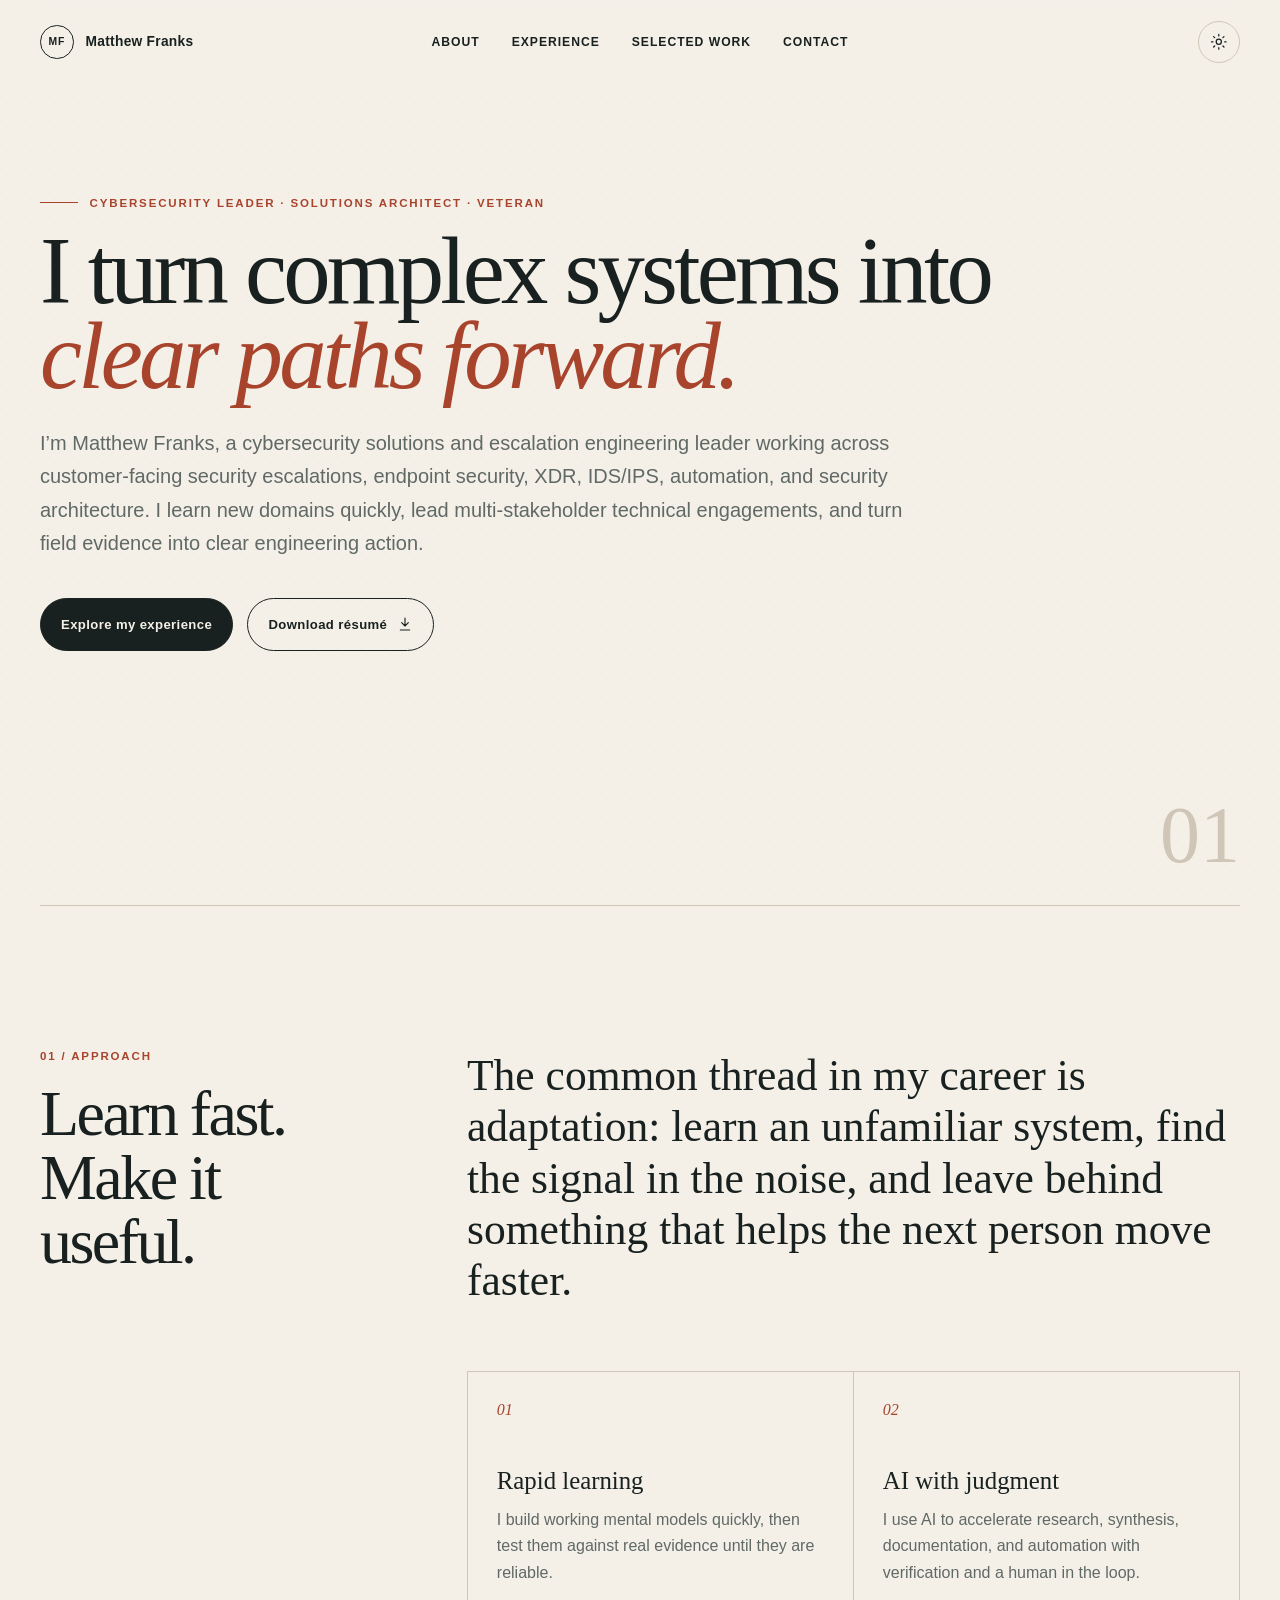
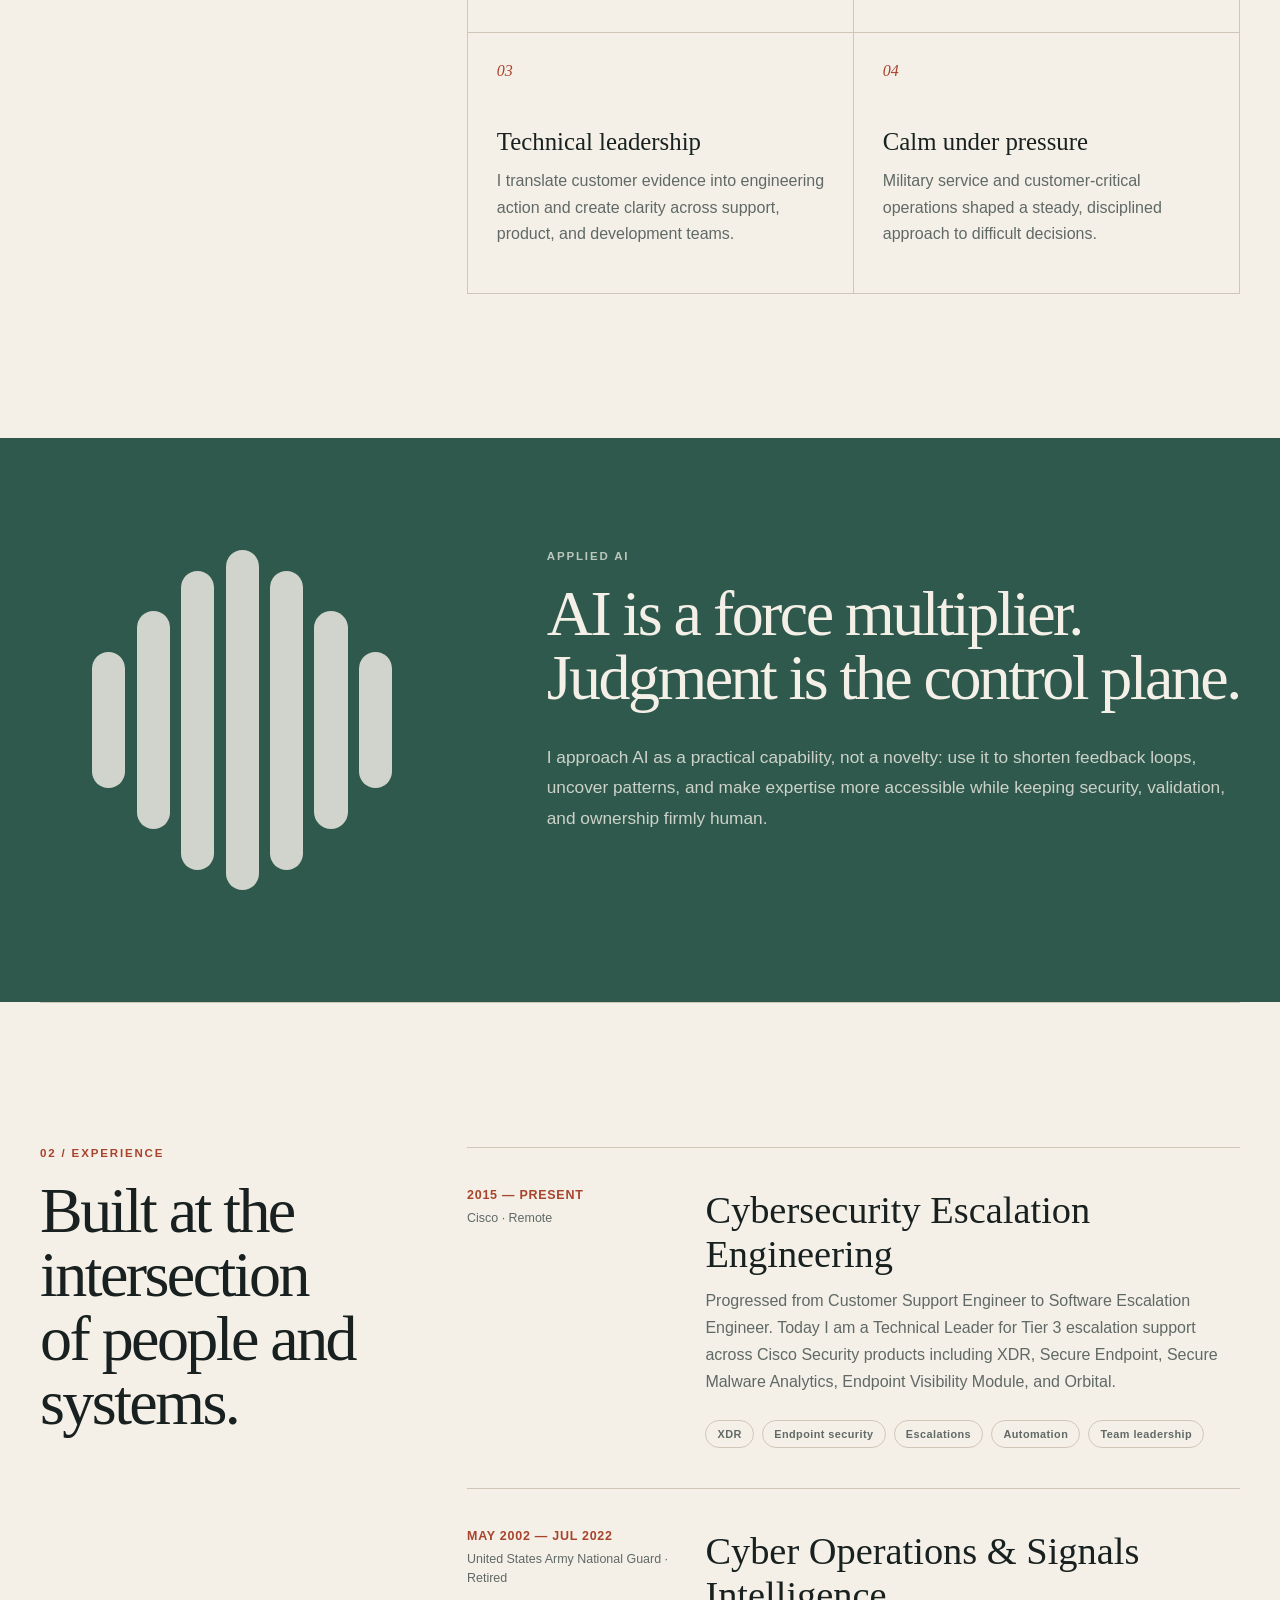
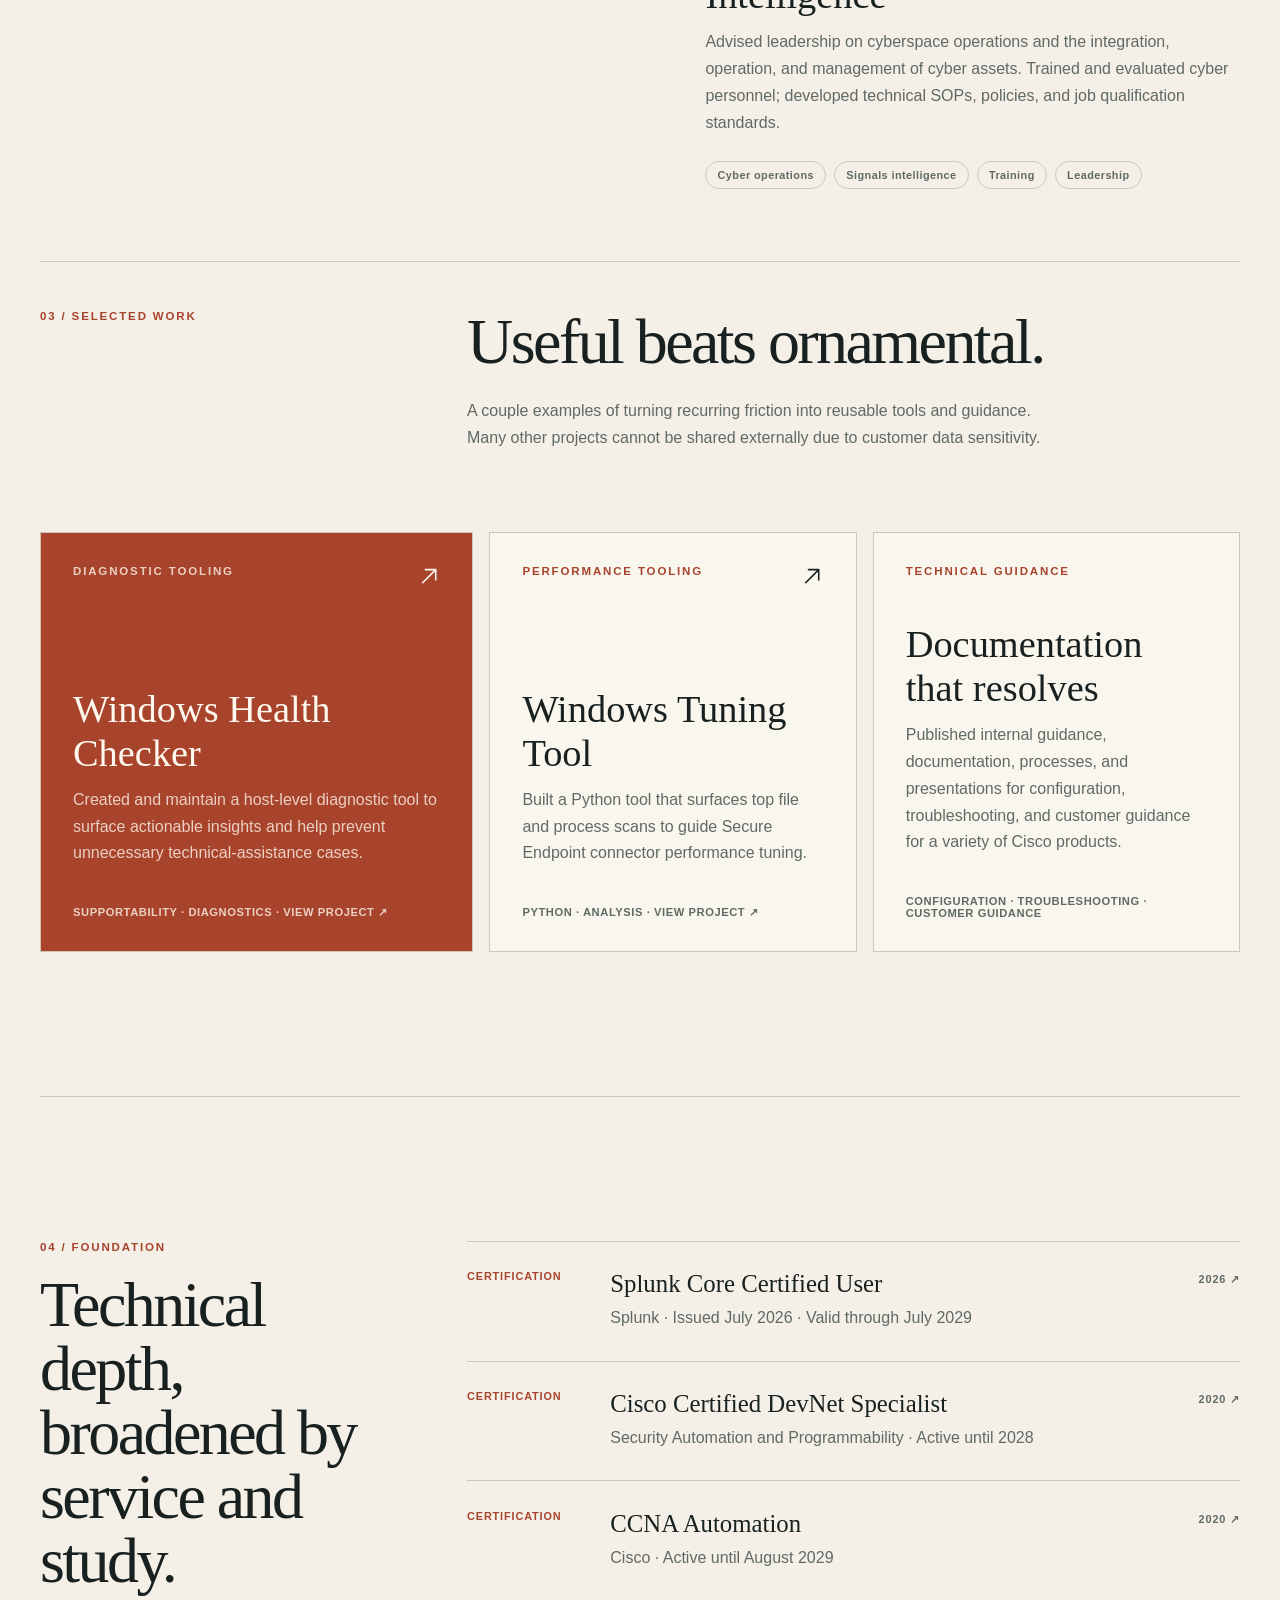
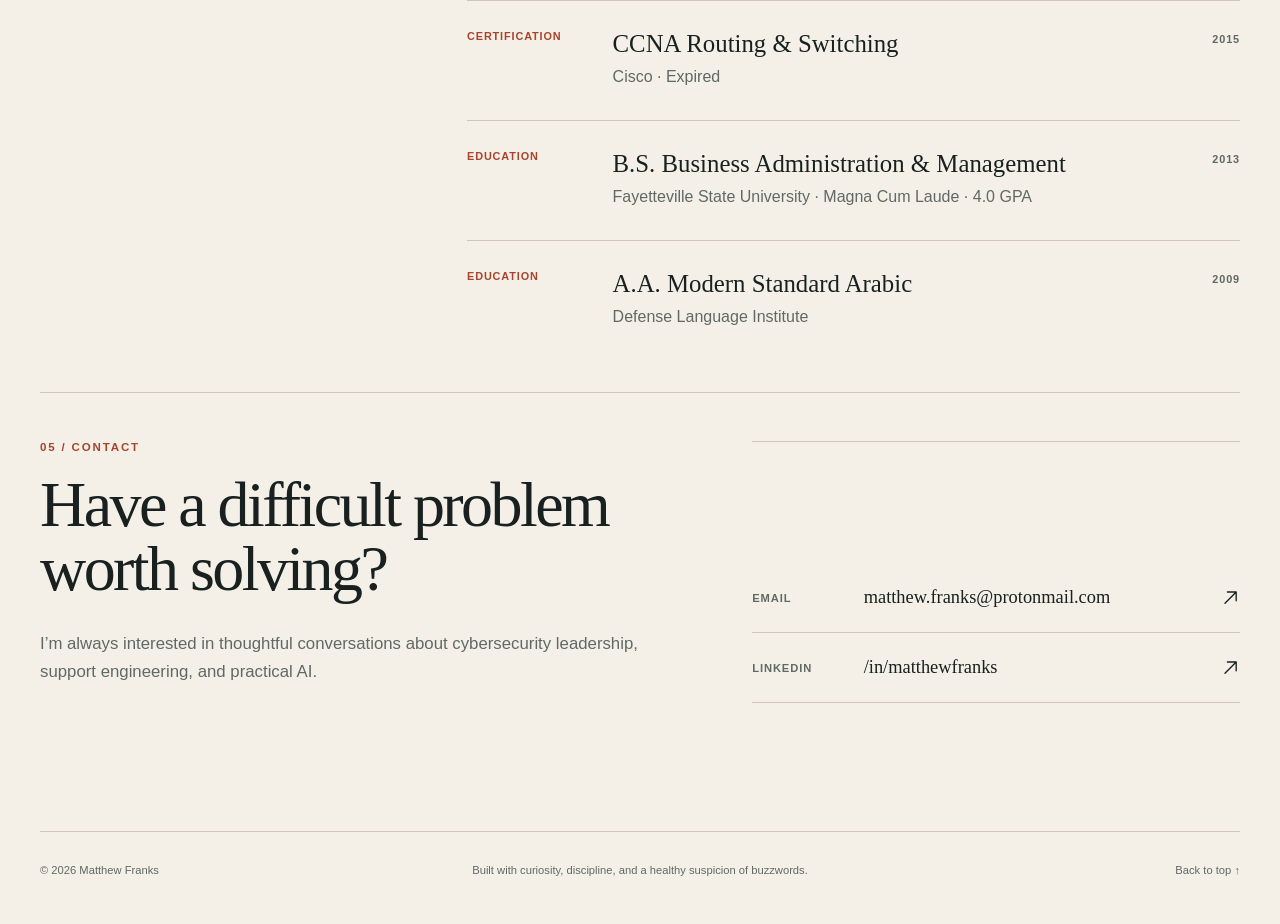
==== index.html @ 69ac25e7 "Create personal resume website" ====
<!doctype html>
<html lang="en" data-theme="light">
  <head>
    <meta charset="utf-8" />
    <meta name="viewport" content="width=device-width, initial-scale=1" />
    <meta
      name="description"
      content="Matthew Franks is a cybersecurity solutions and escalation engineering leader, practical AI adopter, builder, and retired Army National Guard veteran."
    />
    <meta name="theme-color" content="#f4f0e8" />
    <meta property="og:title" content="Matthew Franks | Cybersecurity Engineering Leader" />
    <meta
      property="og:description"
      content="Cybersecurity leadership, practical AI, technical problem-solving, and service."
    />
    <meta property="og:type" content="website" />
    <meta property="og:url" content="https://matthew-franks.com/" />
    <link rel="canonical" href="https://matthew-franks.com/" />
    <link rel="icon" href="assets/favicon.svg" type="image/svg+xml" />
    <link rel="stylesheet" href="styles.css" />
    <script src="app.js" defer></script>
    <script type="application/ld+json">
      {
        "@context": "https://schema.org",
        "@type": "Person",
        "name": "Matthew Franks",
        "url": "https://matthew-franks.com/",
        "jobTitle": "Cybersecurity Solutions and Escalation Engineering Leader",
        "email": "mailto:matthew.franks@protonmail.com",
        "address": {
          "@type": "PostalAddress",
          "addressLocality": "Clayton",
          "addressRegion": "NC",
          "addressCountry": "US"
        },
        "sameAs": ["https://www.linkedin.com/in/matthewfranks"]
      }
    </script>
    <title>Matthew Franks | Cybersecurity Engineering Leader</title>
  </head>
  <body>
    <a class="skip-link" href="#main">Skip to content</a>
    <header class="site-header" data-header>
      <a class="brand" href="#top" aria-label="Matthew Franks, home">
        <span class="brand-mark" aria-hidden="true">MF</span>
        <span class="brand-name">Matthew Franks</span>
      </a>

      <nav class="desktop-nav" aria-label="Primary navigation">
        <a href="#about">About</a>
        <a href="#experience">Experience</a>
        <a href="#work">Selected work</a>
        <a href="#contact">Contact</a>
      </nav>

      <div class="header-actions">
        <button class="icon-button" type="button" data-theme-toggle aria-label="Switch to dark theme">
          <svg class="sun-icon" viewBox="0 0 24 24" aria-hidden="true">
            <circle cx="12" cy="12" r="3.5"></circle>
            <path d="M12 2v2M12 20v2M4.93 4.93l1.42 1.42M17.65 17.65l1.42 1.42M2 12h2M20 12h2M4.93 19.07l1.42-1.42M17.65 6.35l1.42-1.42"></path>
          </svg>
          <svg class="moon-icon" viewBox="0 0 24 24" aria-hidden="true">
            <path d="M20.5 15.7A8.5 8.5 0 0 1 8.3 3.5a8.5 8.5 0 1 0 12.2 12.2Z"></path>
          </svg>
        </button>
        <button class="menu-button" type="button" data-menu-toggle aria-expanded="false" aria-controls="mobile-nav">
          <span></span><span></span>
          <span class="sr-only">Open menu</span>
        </button>
      </div>

      <nav class="mobile-nav" id="mobile-nav" data-mobile-nav aria-label="Mobile navigation">
        <a href="#about">About</a>
        <a href="#experience">Experience</a>
        <a href="#work">Selected work</a>
        <a href="#contact">Contact</a>
      </nav>
    </header>

    <main id="main">
      <section class="hero" id="top" aria-labelledby="hero-title">
        <div class="hero-copy reveal">
          <p class="eyebrow"><span></span> Cybersecurity leader · solutions architect · veteran</p>
          <h1 id="hero-title">I turn complex systems into <em>clear paths forward.</em></h1>
          <p class="hero-intro">
            I’m Matthew Franks, a cybersecurity solutions and escalation engineering leader working across
            customer-facing security escalations, endpoint security, XDR, IDS/IPS, automation, and security
            architecture. I learn new domains quickly, lead multi-stakeholder technical engagements, and turn field
            evidence into clear engineering action.
          </p>
          <div class="hero-actions">
            <a class="button button-primary" href="#experience">Explore my experience</a>
            <a class="button button-secondary" href="assets/Matthew-Franks-Resume.pdf" download>
              Download résumé
              <svg viewBox="0 0 24 24" aria-hidden="true"><path d="M12 3v12m0 0 5-5m-5 5-5-5M5 21h14"></path></svg>
            </a>
          </div>
        </div>

        <div class="hero-index" aria-hidden="true">01</div>
      </section>

      <section class="section about" id="about" aria-labelledby="about-title">
        <div class="section-heading reveal">
          <p class="section-number">01 / Approach</p>
          <h2 id="about-title">Learn fast.<br />Make it useful.</h2>
        </div>
        <div class="about-content">
          <p class="lead reveal">
            The common thread in my career is adaptation: learn an unfamiliar system, find the signal in the noise,
            and leave behind something that helps the next person move faster.
          </p>
          <div class="strength-grid">
            <article class="strength-card reveal">
              <span class="card-number">01</span>
              <h3>Rapid learning</h3>
              <p>I build working mental models quickly, then test them against real evidence until they are reliable.</p>
            </article>
            <article class="strength-card reveal">
              <span class="card-number">02</span>
              <h3>AI with judgment</h3>
              <p>I use AI to accelerate research, synthesis, documentation, and automation with verification and a human in the loop.</p>
            </article>
            <article class="strength-card reveal">
              <span class="card-number">03</span>
              <h3>Technical leadership</h3>
              <p>I translate customer evidence into engineering action and create clarity across support, product, and development teams.</p>
            </article>
            <article class="strength-card reveal">
              <span class="card-number">04</span>
              <h3>Calm under pressure</h3>
              <p>Military service and customer-critical operations shaped a steady, disciplined approach to difficult decisions.</p>
            </article>
          </div>
        </div>
      </section>

      <section class="ai-band" aria-labelledby="ai-title">
        <div class="ai-signal reveal" aria-hidden="true">
          <span></span><span></span><span></span><span></span><span></span><span></span><span></span>
        </div>
        <div class="ai-copy reveal">
          <p class="section-number">Applied AI</p>
          <h2 id="ai-title">AI is a force multiplier.<br />Judgment is the control plane.</h2>
          <p>
            I approach AI as a practical capability, not a novelty: use it to shorten feedback loops, uncover patterns,
            and make expertise more accessible while keeping security, validation, and ownership firmly human.
          </p>
        </div>
      </section>

      <section class="section experience" id="experience" aria-labelledby="experience-title">
        <div class="section-heading reveal">
          <p class="section-number">02 / Experience</p>
          <h2 id="experience-title">Built at the intersection of people and systems.</h2>
        </div>
        <div class="timeline">
          <article class="timeline-item reveal">
            <div class="timeline-meta">
              <p>2015 — Present</p>
              <span>Cisco · Remote</span>
            </div>
            <div class="timeline-body">
              <h3>Cybersecurity Escalation Engineering</h3>
              <p>
                Progressed from Customer Support Engineer to Software Escalation Engineer. Today I am a Technical
                Leader for Tier 3 escalation support across Cisco Security products including
                XDR, Secure Endpoint, Secure Malware Analytics, Endpoint Visibility Module, and Orbital.
              </p>
              <ul class="tag-list" aria-label="Cisco focus areas">
                <li>XDR</li><li>Endpoint security</li><li>Escalations</li><li>Automation</li><li>Team leadership</li>
              </ul>
            </div>
          </article>

          <article class="timeline-item reveal">
            <div class="timeline-meta">
              <p>May 2002 — Jul 2022</p>
              <span>United States Army National Guard · Retired</span>
            </div>
            <div class="timeline-body">
              <h3>Cyber Operations & Signals Intelligence</h3>
              <p>
                Advised leadership on cyberspace operations and the integration, operation, and management of cyber
                assets. Trained and evaluated cyber personnel; developed technical SOPs, policies, and job
                qualification standards.
              </p>
              <ul class="tag-list" aria-label="Military focus areas">
                <li>Cyber operations</li><li>Signals intelligence</li><li>Training</li><li>Leadership</li>
              </ul>
            </div>
          </article>

        </div>
      </section>

      <section class="section work" id="work" aria-labelledby="work-title">
        <div class="section-heading reveal">
          <p class="section-number">03 / Selected work</p>
          <h2 id="work-title">Useful beats ornamental.</h2>
          <p class="section-intro">A couple examples of turning recurring friction into reusable tools and guidance. Many other projects cannot be shared externally due to customer data sensitivity.</p>
        </div>
        <div class="work-grid">
          <a
            class="work-card work-card-featured reveal"
            href="https://github.com/mafranks/CSE_Health_Checker"
            target="_blank"
            rel="noreferrer"
          >
            <div class="work-card-top">
              <span class="work-type">Diagnostic tooling</span>
              <svg viewBox="0 0 24 24" aria-hidden="true"><path d="M5 19 19 5M8 5h11v11"></path></svg>
            </div>
            <h3>Windows Health Checker</h3>
            <p>Created and maintain a host-level diagnostic tool to surface actionable insights and help prevent unnecessary technical-assistance cases.</p>
            <span class="work-tech">Supportability · Diagnostics · View project ↗</span>
          </a>

          <a
            class="work-card reveal"
            href="https://github.com/CiscoSecurity/amp-05-windows-tune"
            target="_blank"
            rel="noreferrer"
          >
            <div class="work-card-top">
              <span class="work-type">Performance tooling</span>
              <svg viewBox="0 0 24 24" aria-hidden="true"><path d="M5 19 19 5M8 5h11v11"></path></svg>
            </div>
            <h3>Windows Tuning Tool</h3>
            <p>Built a Python tool that surfaces top file and process scans to guide Secure Endpoint connector performance tuning.</p>
            <span class="work-tech">Python · Analysis · View project ↗</span>
          </a>

          <article class="work-card work-card-static reveal">
            <div class="work-card-top">
              <span class="work-type">Technical guidance</span>
            </div>
            <h3>Documentation that resolves</h3>
            <p>Published internal guidance, documentation, processes, and presentations for configuration, troubleshooting, and customer guidance for a variety of Cisco products.</p>
            <span class="work-tech">Configuration · Troubleshooting · Customer guidance</span>
          </article>
        </div>
      </section>

      <section class="section credentials" aria-labelledby="credentials-title">
        <div class="section-heading reveal">
          <p class="section-number">04 / Foundation</p>
          <h2 id="credentials-title">Technical depth, broadened by service and study.</h2>
        </div>
        <div class="credential-list">
          <a
            class="credential credential-link reveal"
            href="https://www.credly.com/badges/99fcb1b1-d630-49a5-93c2-310d454e0733/linked_in_profile"
            target="_blank"
            rel="noreferrer"
          >
            <span>Certification</span>
            <div>
              <h3>Splunk Core Certified User</h3>
              <p>Splunk · Issued July 2026 · Valid through July 2029</p>
            </div>
            <p class="credential-year">2026</p>
          </a>
          <a
            class="credential credential-link reveal"
            href="https://www.credly.com/badges/4f5cfa66-0d8d-4920-82dc-45a0ebe1dcce/linked_in_profile"
            target="_blank"
            rel="noreferrer"
          >
            <span>Certification</span>
            <div>
              <h3>Cisco Certified DevNet Specialist</h3>
              <p>Security Automation and Programmability · Active until 2028</p>
            </div>
            <p class="credential-year">2020</p>
          </a>
          <a
            class="credential credential-link reveal"
            href="https://www.credly.com/badges/6548aad6-54a6-44ff-acab-68859383d7c9/linked_in_profile"
            target="_blank"
            rel="noreferrer"
          >
            <span>Certification</span>
            <div>
              <h3>CCNA Automation</h3>
              <p>Cisco · Active until August 2029</p>
            </div>
            <p class="credential-year">2020</p>
          </a>
          <article class="credential reveal">
            <span>Certification</span>
            <div>
              <h3>CCNA Routing & Switching</h3>
              <p>Cisco · Expired</p>
            </div>
            <p class="credential-year">2015</p>
          </article>
          <article class="credential reveal">
            <span>Education</span>
            <div>
              <h3>B.S. Business Administration & Management</h3>
              <p>Fayetteville State University · Magna Cum Laude · 4.0 GPA</p>
            </div>
            <p class="credential-year">2013</p>
          </article>
          <article class="credential reveal">
            <span>Education</span>
            <div>
              <h3>A.A. Modern Standard Arabic</h3>
              <p>Defense Language Institute</p>
            </div>
            <p class="credential-year">2009</p>
          </article>
        </div>
      </section>

      <section class="contact" id="contact" aria-labelledby="contact-title">
        <div class="contact-copy reveal">
          <p class="section-number">05 / Contact</p>
          <h2 id="contact-title">Have a difficult problem worth solving?</h2>
          <p>I’m always interested in thoughtful conversations about cybersecurity leadership, support engineering, and practical AI.</p>
        </div>
        <div class="contact-actions reveal">
          <a class="contact-link" href="mailto:matthew.franks@protonmail.com">
            <span>Email</span>
            <strong>matthew.franks@protonmail.com</strong>
            <svg viewBox="0 0 24 24" aria-hidden="true"><path d="M5 19 19 5M8 5h11v11"></path></svg>
          </a>
          <a class="contact-link" href="https://www.linkedin.com/in/matthewfranks" target="_blank" rel="noreferrer">
            <span>LinkedIn</span>
            <strong>/in/matthewfranks</strong>
            <svg viewBox="0 0 24 24" aria-hidden="true"><path d="M5 19 19 5M8 5h11v11"></path></svg>
          </a>
        </div>
      </section>
    </main>

    <footer class="site-footer">
      <p>© <span data-year></span> Matthew Franks</p>
      <p>Built with curiosity, discipline, and a healthy suspicion of buzzwords.</p>
      <a href="#top">Back to top ↑</a>
    </footer>
  </body>
</html>
---- styles.css ----
:root {
  color-scheme: light;
  --bg: #f4f0e8;
  --surface: #fbf8f1;
  --ink: #18211f;
  --muted: #606965;
  --soft: #e5ded1;
  --line: #cfc6b7;
  --accent: #a8432c;
  --accent-strong: #84331f;
  --forest: #2f594d;
  --shadow: 0 24px 70px rgba(33, 42, 38, 0.11);
  --max: 1240px;
  --serif: Iowan Old Style, Baskerville, "Times New Roman", serif;
  --sans: "Avenir Next", Avenir, "Segoe UI", Helvetica, Arial, sans-serif;
}

[data-theme="dark"] {
  color-scheme: dark;
  --bg: #14201d;
  --surface: #1b2925;
  --ink: #f1eadc;
  --muted: #adb8b1;
  --soft: #243630;
  --line: #3a4c46;
  --accent: #e17a5f;
  --accent-strong: #f08c70;
  --forest: #b9d6ca;
  --shadow: 0 24px 70px rgba(0, 0, 0, 0.32);
}

*,
*::before,
*::after {
  box-sizing: border-box;
}

html {
  scroll-behavior: smooth;
  scroll-padding-top: 100px;
}

body {
  margin: 0;
  background: var(--bg);
  color: var(--ink);
  font-family: var(--sans);
  -webkit-font-smoothing: antialiased;
}

body::before {
  position: fixed;
  inset: 0;
  z-index: -1;
  background-image: radial-gradient(circle at 1px 1px, color-mix(in srgb, var(--ink) 8%, transparent) 1px, transparent 0);
  background-size: 24px 24px;
  content: "";
  pointer-events: none;
  opacity: 0.18;
}

a {
  color: inherit;
  text-decoration: none;
}

button,
a {
  -webkit-tap-highlight-color: transparent;
}

button {
  color: inherit;
  font: inherit;
}

svg {
  fill: none;
  stroke: currentColor;
  stroke-linecap: round;
  stroke-linejoin: round;
  stroke-width: 1.7;
}

::selection {
  background: var(--accent);
  color: #fffaf2;
}

.skip-link {
  position: fixed;
  top: 1rem;
  left: 1rem;
  z-index: 100;
  padding: 0.8rem 1rem;
  background: var(--ink);
  color: var(--bg);
  transform: translateY(-160%);
}

.skip-link:focus {
  transform: translateY(0);
}

.site-header {
  position: sticky;
  top: 0;
  z-index: 50;
  display: grid;
  grid-template-columns: 1fr auto 1fr;
  align-items: center;
  width: 100%;
  max-width: calc(var(--max) + 80px);
  margin: 0 auto;
  padding: 1.3rem 40px;
  border-bottom: 1px solid transparent;
  background: color-mix(in srgb, var(--bg) 88%, transparent);
  backdrop-filter: blur(16px);
  transition: border-color 180ms ease, padding 180ms ease;
}

.site-header.is-scrolled {
  border-color: var(--line);
  padding-top: 0.9rem;
  padding-bottom: 0.9rem;
}

.brand {
  display: inline-flex;
  align-items: center;
  width: fit-content;
  gap: 0.75rem;
  font-size: 0.86rem;
  font-weight: 650;
  letter-spacing: 0.02em;
}

.brand-mark {
  display: grid;
  width: 2.1rem;
  height: 2.1rem;
  place-items: center;
  border: 1px solid var(--ink);
  border-radius: 50%;
  font-size: 0.65rem;
  letter-spacing: 0.08em;
}

.desktop-nav {
  display: flex;
  align-items: center;
  gap: 2rem;
  font-size: 0.76rem;
  font-weight: 600;
  letter-spacing: 0.08em;
  text-transform: uppercase;
}

.desktop-nav a,
.site-footer a {
  position: relative;
}

.desktop-nav a::after,
.site-footer a::after {
  position: absolute;
  right: 0;
  bottom: -0.35rem;
  left: 0;
  height: 1px;
  background: var(--accent);
  content: "";
  transform: scaleX(0);
  transform-origin: right;
  transition: transform 180ms ease;
}

.desktop-nav a:hover::after,
.desktop-nav a:focus-visible::after,
.site-footer a:hover::after,
.site-footer a:focus-visible::after {
  transform: scaleX(1);
  transform-origin: left;
}

.header-actions {
  display: flex;
  justify-content: flex-end;
  gap: 0.6rem;
}

.icon-button,
.menu-button {
  display: grid;
  width: 2.65rem;
  height: 2.65rem;
  padding: 0;
  place-items: center;
  border: 1px solid var(--line);
  border-radius: 50%;
  background: transparent;
  cursor: pointer;
  transition: background 160ms ease, border-color 160ms ease, transform 160ms ease;
}

.icon-button:hover,
.menu-button:hover {
  border-color: var(--ink);
  background: var(--surface);
  transform: translateY(-2px);
}

.icon-button svg {
  width: 1.1rem;
  height: 1.1rem;
}

.moon-icon,
[data-theme="dark"] .sun-icon {
  display: none;
}

[data-theme="dark"] .moon-icon {
  display: block;
}

.menu-button,
.mobile-nav {
  display: none;
}

.hero,
.section,
.contact {
  width: min(calc(100% - 80px), var(--max));
  margin: 0 auto;
}

.hero {
  position: relative;
  min-height: calc(100vh - 80px);
  padding: 7rem 0 8rem;
  overflow: hidden;
}

.hero-copy {
  max-width: 1040px;
}

.eyebrow,
.section-number,
.work-type {
  margin: 0 0 1.25rem;
  color: var(--accent);
  font-size: 0.72rem;
  font-weight: 700;
  letter-spacing: 0.16em;
  text-transform: uppercase;
}

.eyebrow {
  display: flex;
  align-items: center;
  gap: 0.7rem;
}

.eyebrow span {
  width: 2.4rem;
  height: 1px;
  background: currentColor;
}

h1,
h2,
h3,
p {
  margin-top: 0;
}

h1,
h2 {
  font-family: var(--serif);
  font-weight: 500;
  letter-spacing: -0.04em;
}

h1 {
  max-width: 990px;
  margin-bottom: 1.7rem;
  font-size: clamp(4rem, 7.4vw, 7.2rem);
  line-height: 0.9;
}

h1 em {
  color: var(--accent);
  font-weight: 400;
}

.hero-intro {
  max-width: 900px;
  margin-bottom: 2.3rem;
  color: var(--muted);
  font-size: clamp(1.04rem, 1.6vw, 1.25rem);
  line-height: 1.68;
}

.hero-actions {
  display: flex;
  flex-wrap: wrap;
  gap: 0.9rem;
}

.button {
  display: inline-flex;
  min-height: 3.3rem;
  align-items: center;
  justify-content: center;
  gap: 0.6rem;
  padding: 0.8rem 1.25rem;
  border: 1px solid var(--ink);
  border-radius: 999px;
  font-size: 0.82rem;
  font-weight: 700;
  letter-spacing: 0.03em;
  transition: transform 160ms ease, background 160ms ease, color 160ms ease;
}

.button svg {
  width: 1rem;
}

.button:hover,
.button:focus-visible {
  transform: translateY(-3px);
}

.button-primary {
  background: var(--ink);
  color: var(--bg);
}

.button-primary:hover,
.button-primary:focus-visible {
  background: var(--accent);
  border-color: var(--accent);
  color: #fff8ee;
}

.button-secondary:hover,
.button-secondary:focus-visible {
  background: var(--surface);
}

.hero-index {
  position: absolute;
  right: 0;
  bottom: 1.5rem;
  color: var(--line);
  font-family: var(--serif);
  font-size: 5rem;
}

.section {
  display: grid;
  grid-template-columns: 0.42fr 1fr;
  gap: clamp(3rem, 8vw, 8rem);
  padding: 9rem 0;
  border-top: 1px solid var(--line);
}

.section-heading h2,
.ai-copy h2,
.contact h2 {
  margin-bottom: 0;
  font-size: clamp(2.8rem, 5vw, 5.2rem);
  line-height: 1;
}

.about-content .lead {
  max-width: 780px;
  margin-bottom: 4rem;
  font-family: var(--serif);
  font-size: clamp(1.8rem, 3.4vw, 3.1rem);
  line-height: 1.18;
}

.strength-grid {
  display: grid;
  grid-template-columns: 1fr 1fr;
  border-top: 1px solid var(--line);
  border-left: 1px solid var(--line);
}

.strength-card {
  min-height: 260px;
  padding: 1.8rem;
  border-right: 1px solid var(--line);
  border-bottom: 1px solid var(--line);
  transition: background 180ms ease, transform 180ms ease;
}

.strength-card:hover {
  background: var(--surface);
  transform: translateY(-4px);
}

.card-number {
  display: block;
  margin-bottom: 3rem;
  color: var(--accent);
  font-family: var(--serif);
  font-style: italic;
}

.strength-card h3,
.timeline-body h3,
.work-card h3,
.credential h3 {
  margin-bottom: 0.75rem;
  font-family: var(--serif);
  font-size: 1.55rem;
  font-weight: 500;
}

.strength-card p,
.timeline-body p,
.work-card p,
.credential p,
.section-intro {
  color: var(--muted);
  line-height: 1.68;
}

.ai-band {
  display: grid;
  grid-template-columns: minmax(320px, 0.7fr) minmax(0, 1.2fr);
  gap: clamp(3rem, 8vw, 8rem);
  padding: 7rem max(40px, calc((100vw - var(--max)) / 2));
  overflow: hidden;
  background: var(--forest);
  color: var(--bg);
}

[data-theme="dark"] .ai-band {
  background: #a94f39;
  color: #fff9ee;
}

.ai-band .section-number {
  color: color-mix(in srgb, currentColor 72%, transparent);
}

.ai-copy p:last-child {
  max-width: 720px;
  margin: 2rem 0 0;
  color: color-mix(in srgb, currentColor 80%, transparent);
  font-size: 1.08rem;
  line-height: 1.75;
}

.ai-signal {
  display: flex;
  min-height: 340px;
  align-items: center;
  justify-content: center;
  gap: 0.7rem;
}

.ai-signal span {
  width: clamp(1.2rem, 2.6vw, 2.5rem);
  height: 40%;
  border-radius: 999px;
  background: currentColor;
  opacity: 0.82;
  transform-origin: center;
  animation: signal 2.8s ease-in-out infinite;
}

.ai-signal span:nth-child(2),
.ai-signal span:nth-child(6) { height: 64%; animation-delay: -0.25s; }
.ai-signal span:nth-child(3),
.ai-signal span:nth-child(5) { height: 88%; animation-delay: -0.5s; }
.ai-signal span:nth-child(4) { height: 100%; animation-delay: -0.75s; }

@keyframes signal {
  0%, 100% { transform: scaleY(0.88); opacity: 0.64; }
  50% { transform: scaleY(1); opacity: 0.92; }
}

.experience .section-heading {
  position: sticky;
  top: 120px;
  align-self: start;
}

.experience {
  padding-bottom: 2rem;
}

.timeline {
  border-top: 1px solid var(--line);
}

.timeline-item {
  display: grid;
  grid-template-columns: 0.38fr 1fr;
  gap: 2.2rem;
  padding: 2.5rem 0;
  border-bottom: 1px solid var(--line);
}

.timeline-item:last-child {
  border-bottom: 0;
}

.timeline-meta p {
  margin-bottom: 0.35rem;
  color: var(--accent);
  font-size: 0.78rem;
  font-weight: 700;
  letter-spacing: 0.06em;
  text-transform: uppercase;
}

.timeline-meta span {
  color: var(--muted);
  font-size: 0.78rem;
  line-height: 1.45;
}

.timeline-body h3 {
  font-size: clamp(1.7rem, 3vw, 2.45rem);
}

.timeline-body p {
  max-width: 740px;
}

.tag-list {
  display: flex;
  flex-wrap: wrap;
  gap: 0.5rem;
  margin: 1.5rem 0 0;
  padding: 0;
  list-style: none;
}

.tag-list li {
  padding: 0.45rem 0.7rem;
  border: 1px solid var(--line);
  border-radius: 999px;
  color: var(--muted);
  font-size: 0.68rem;
  font-weight: 650;
  letter-spacing: 0.04em;
}

.work {
  display: block;
  padding-top: 3rem;
}

.work .section-heading {
  display: grid;
  grid-template-columns: 0.42fr 1fr;
  column-gap: clamp(3rem, 8vw, 8rem);
}

.work .section-number {
  grid-row: 1 / 3;
}

.section-intro {
  max-width: 580px;
  margin: 1.5rem 0 0;
}

.work-grid {
  display: grid;
  grid-template-columns: 1.18fr 1fr 1fr;
  gap: 1rem;
  margin-top: 5rem;
}

.work-card {
  display: flex;
  min-height: 420px;
  flex-direction: column;
  padding: 2rem;
  border: 1px solid var(--line);
  background: color-mix(in srgb, var(--surface) 70%, transparent);
  transition: transform 180ms ease, box-shadow 180ms ease;
}

.work-card-static:hover {
  box-shadow: none;
  transform: none;
}

.work-card:hover {
  box-shadow: var(--shadow);
  transform: translateY(-7px);
}

.work-card-featured {
  background: var(--accent);
  color: #fff8ee;
}

.work-card-featured p,
.work-card-featured .work-type,
.work-card-featured .work-tech {
  color: color-mix(in srgb, currentColor 78%, transparent);
}

.work-card-top {
  display: flex;
  align-items: flex-start;
  justify-content: space-between;
}

.work-card-top svg {
  width: 1.4rem;
  transition: transform 180ms ease;
}

.work-card:hover .work-card-top svg {
  transform: translate(3px, -3px);
}

.work-card h3 {
  max-width: 300px;
  margin-top: auto;
  font-size: clamp(1.8rem, 3vw, 2.8rem);
}

.work-tech {
  display: block;
  margin-top: 1.4rem;
  color: var(--muted);
  font-size: 0.7rem;
  font-weight: 700;
  letter-spacing: 0.05em;
  text-transform: uppercase;
}

.credential-list {
  border-top: 1px solid var(--line);
}

.credentials {
  padding-bottom: 2rem;
}

.credential {
  display: grid;
  grid-template-columns: 0.2fr 1fr auto;
  align-items: start;
  gap: 2rem;
  padding: 1.8rem 0;
  border-bottom: 1px solid var(--line);
}

.credential:last-child {
  border-bottom: 0;
}

.credential-link {
  transition: background 180ms ease, color 180ms ease;
}

.credential-link:hover,
.credential-link:focus-visible {
  background: var(--surface);
}

.credential-link .credential-year::after {
  content: " ↗";
}

.credential > span,
.credential-year {
  color: var(--accent);
  font-size: 0.68rem;
  font-weight: 700;
  letter-spacing: 0.08em;
  text-transform: uppercase;
}

.credential h3 {
  margin-bottom: 0.4rem;
}

.credential p {
  margin-bottom: 0;
}

.contact {
  display: grid;
  grid-template-columns: 1fr 0.8fr;
  gap: clamp(3rem, 8vw, 8rem);
  padding: 3rem 0 8rem;
  border-top: 1px solid var(--line);
}

.contact h2 {
  max-width: 720px;
  margin-bottom: 1.8rem;
}

.contact-copy > p:last-child {
  max-width: 650px;
  color: var(--muted);
  font-size: 1.05rem;
  line-height: 1.7;
}

.contact-actions {
  display: flex;
  flex-direction: column;
  justify-content: flex-end;
  border-top: 1px solid var(--line);
}

.contact-link {
  display: grid;
  grid-template-columns: 0.28fr 1fr auto;
  align-items: center;
  gap: 1rem;
  padding: 1.5rem 0;
  border-bottom: 1px solid var(--line);
}

.contact-link span {
  color: var(--muted);
  font-size: 0.7rem;
  font-weight: 700;
  letter-spacing: 0.08em;
  text-transform: uppercase;
}

.contact-link strong {
  overflow-wrap: anywhere;
  font-family: var(--serif);
  font-size: 1.15rem;
  font-weight: 500;
}

.contact-link svg {
  width: 1.2rem;
  transition: color 160ms ease, transform 160ms ease;
}

.contact-link:hover svg {
  color: var(--accent);
  transform: translate(3px, -3px);
}

.site-footer {
  display: grid;
  grid-template-columns: 1fr auto 1fr;
  width: min(calc(100% - 80px), var(--max));
  margin: 0 auto;
  padding: 2rem 0 3rem;
  border-top: 1px solid var(--line);
  color: var(--muted);
  font-size: 0.7rem;
}

.site-footer p {
  margin: 0;
}

.site-footer a {
  justify-self: end;
}

.reveal {
  opacity: 0;
  transform: translateY(24px);
  transition: opacity 700ms cubic-bezier(0.16, 1, 0.3, 1), transform 700ms cubic-bezier(0.16, 1, 0.3, 1);
}

.reveal.is-visible {
  opacity: 1;
  transform: none;
}

.sr-only {
  position: absolute;
  width: 1px;
  height: 1px;
  padding: 0;
  margin: -1px;
  overflow: hidden;
  clip: rect(0, 0, 0, 0);
  white-space: nowrap;
  border: 0;
}

:focus-visible {
  outline: 2px solid var(--accent);
  outline-offset: 4px;
}

@media (max-width: 980px) {
  .site-header {
    grid-template-columns: 1fr auto;
  }

  .desktop-nav {
    display: none;
  }

  .menu-button {
    display: grid;
    position: relative;
  }

  .menu-button > span:not(.sr-only) {
    position: absolute;
    display: block;
    width: 1rem;
    height: 1px;
    background: currentColor;
    transition: transform 180ms ease;
  }

  .menu-button > span:first-child {
    transform: translateY(-3px);
  }

  .menu-button > span:nth-child(2) {
    transform: translateY(3px);
  }

  .menu-button[aria-expanded="true"] > span:first-child {
    transform: rotate(45deg);
  }

  .menu-button[aria-expanded="true"] > span:nth-child(2) {
    transform: rotate(-45deg);
  }

  .mobile-nav {
    position: absolute;
    top: 100%;
    right: 24px;
    left: 24px;
    display: none;
    padding: 1rem;
    border: 1px solid var(--line);
    background: var(--surface);
    box-shadow: var(--shadow);
  }

  .mobile-nav.is-open {
    display: grid;
  }

  .mobile-nav a {
    padding: 1rem;
    border-bottom: 1px solid var(--line);
    font-family: var(--serif);
    font-size: 1.4rem;
  }

  .mobile-nav a:last-child {
    border-bottom: 0;
  }

  .hero {
    grid-template-columns: 1fr;
    min-height: auto;
    gap: 4rem;
  }

  .section,
  .contact {
    grid-template-columns: 1fr;
  }

  .experience .section-heading {
    position: static;
  }

  .work .section-heading {
    grid-template-columns: 1fr;
  }

  .work .section-number {
    grid-row: auto;
  }

  .work-grid {
    grid-template-columns: 1fr 1fr;
  }

  .work-card-featured {
    grid-column: 1 / -1;
  }

  .ai-band {
    grid-template-columns: 0.65fr 1fr;
  }

  .site-footer {
    grid-template-columns: 1fr auto;
    gap: 0.8rem;
  }

  .site-footer p:nth-child(2) {
    grid-column: 1 / -1;
    grid-row: 2;
  }
}

@media (max-width: 680px) {
  .site-header {
    padding-right: 20px;
    padding-left: 20px;
  }

  .brand-name {
    display: none;
  }

  .hero,
  .section,
  .contact,
  .site-footer {
    width: min(calc(100% - 40px), var(--max));
  }

  .hero {
    padding: 5rem 0 6rem;
  }

  h1 {
    font-size: clamp(3.3rem, 16vw, 5.3rem);
  }

  .hero-actions {
    align-items: stretch;
    flex-direction: column;
  }

  .button {
    width: 100%;
  }

  .section {
    gap: 3rem;
    padding: 6rem 0;
  }

  .strength-grid,
  .work-grid {
    grid-template-columns: 1fr;
  }

  .work-card-featured {
    grid-column: auto;
  }

  .strength-card {
    min-height: 230px;
  }

  .ai-band {
    grid-template-columns: 1fr;
    padding: 5rem 20px;
  }

  .ai-signal {
    min-height: 210px;
  }

  .timeline-item {
    grid-template-columns: 1fr;
    gap: 1.2rem;
  }

  .credential {
    grid-template-columns: 1fr auto;
  }

  .credential > span {
    grid-column: 1 / -1;
  }

  .contact {
    padding: 6rem 0;
  }

  .contact-link {
    grid-template-columns: 1fr auto;
  }

  .contact-link span {
    grid-column: 1 / -1;
  }

  .site-footer {
    grid-template-columns: 1fr;
  }

  .site-footer a {
    justify-self: start;
  }

  .site-footer p:nth-child(2) {
    grid-column: auto;
    grid-row: auto;
  }
}

@media (prefers-reduced-motion: reduce) {
  html {
    scroll-behavior: auto;
  }

  *,
  *::before,
  *::after {
    animation-duration: 0.01ms !important;
    animation-iteration-count: 1 !important;
    scroll-behavior: auto !important;
    transition-duration: 0.01ms !important;
  }

  .reveal {
    opacity: 1;
    transform: none;
  }
}

@media print {
  :root {
    --bg: #fff;
    --surface: #fff;
    --ink: #111;
    --muted: #444;
    --line: #ccc;
    --accent: #8c3522;
  }

  body::before,
  .site-header,
  .ai-band,
  .hero-actions,
  .site-footer {
    display: none;
  }

  .hero,
  .section,
  .contact {
    width: 100%;
    min-height: auto;
    padding: 2rem 0;
  }

  .hero {
    display: block;
  }

  h1 {
    font-size: 42pt;
  }

  .section,
  .contact {
    grid-template-columns: 1fr;
    gap: 1.5rem;
  }

  .strength-card,
  .work-card,
  .timeline-item,
  .credential {
    break-inside: avoid;
  }

  .reveal {
    opacity: 1;
    transform: none;
  }
}
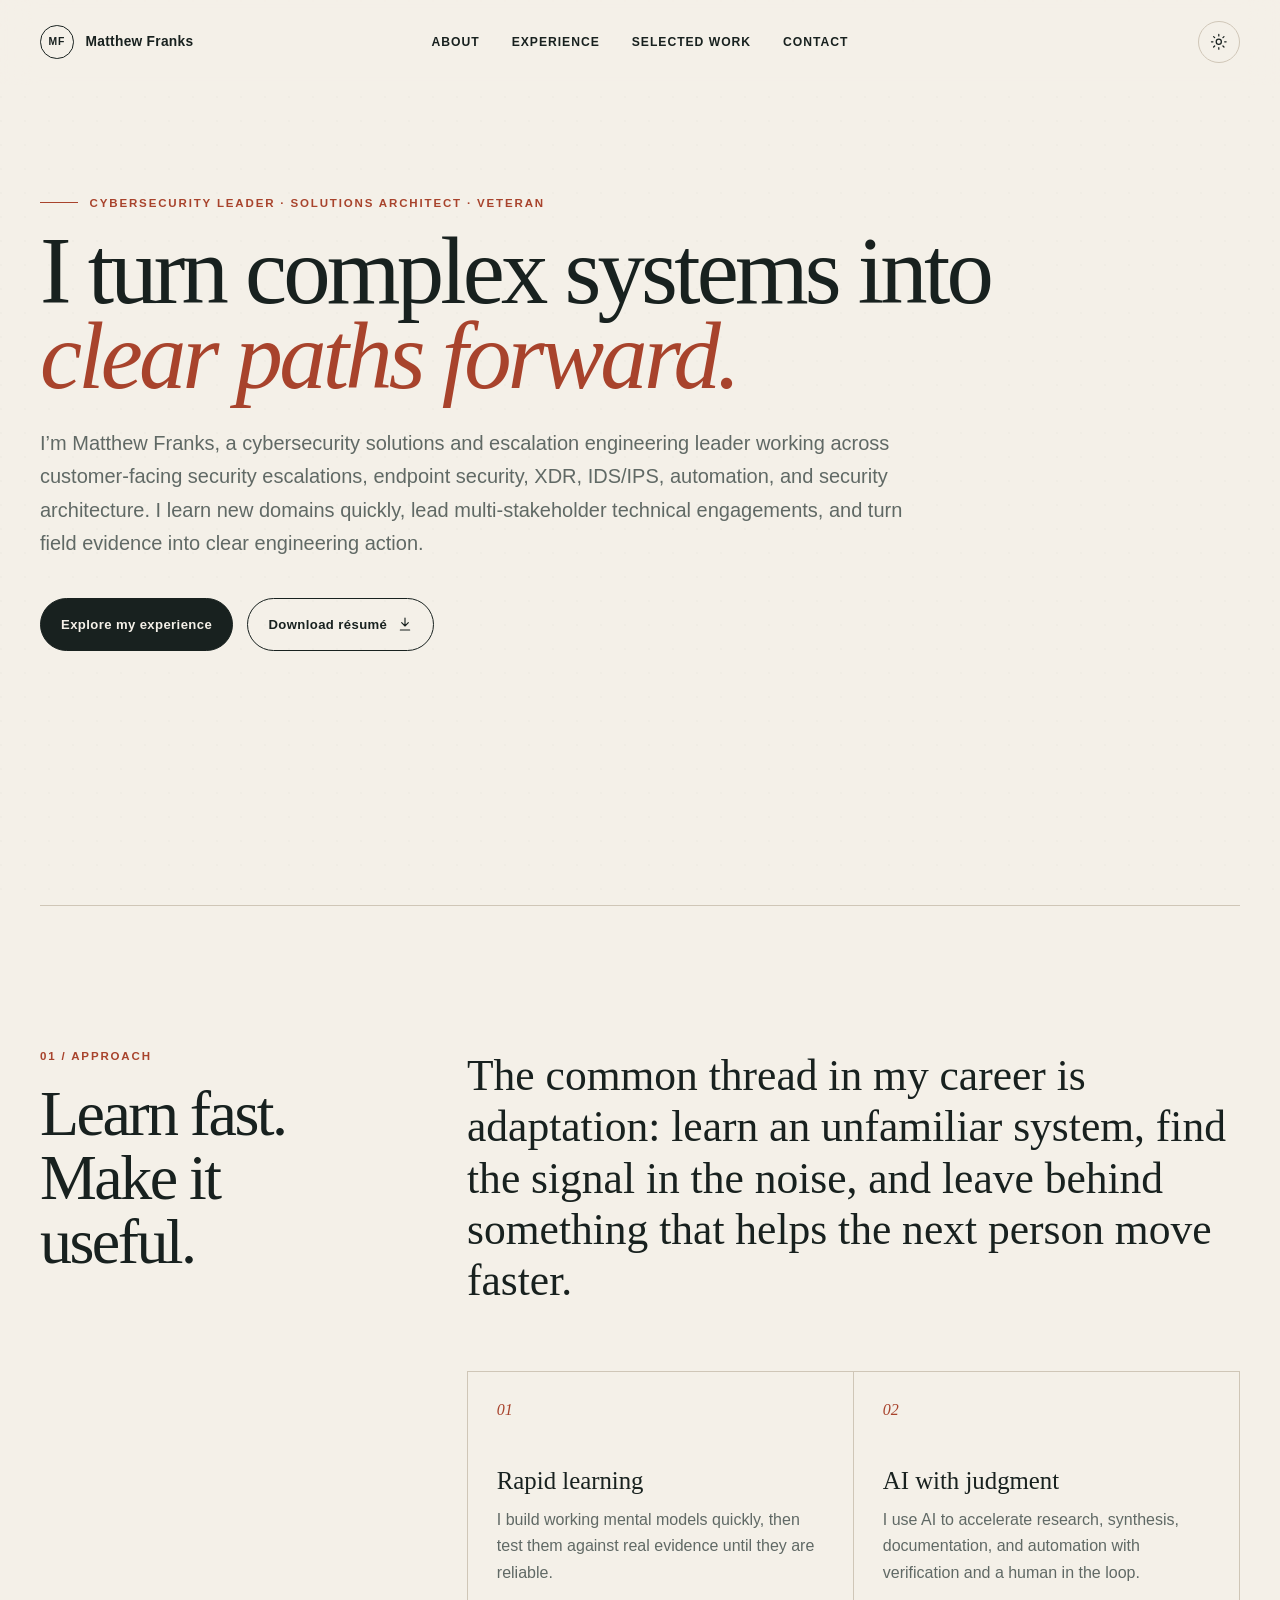
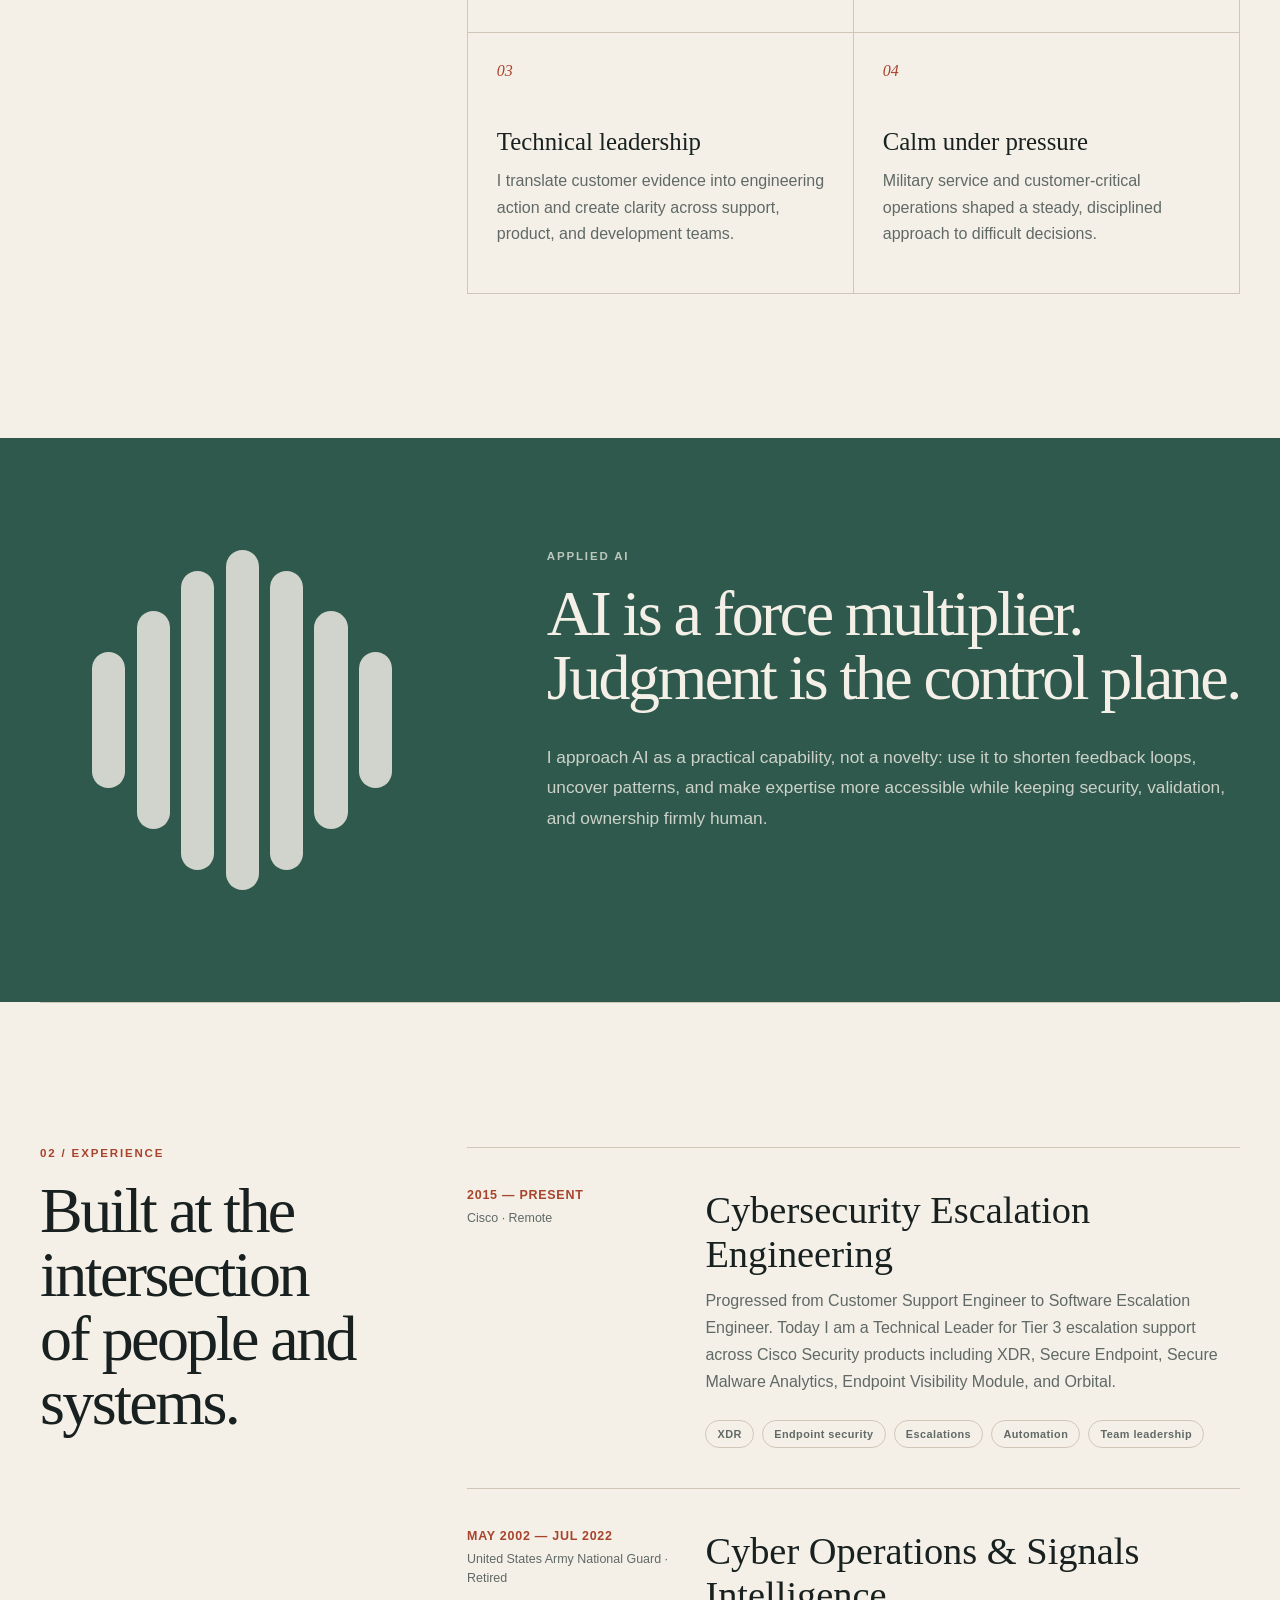
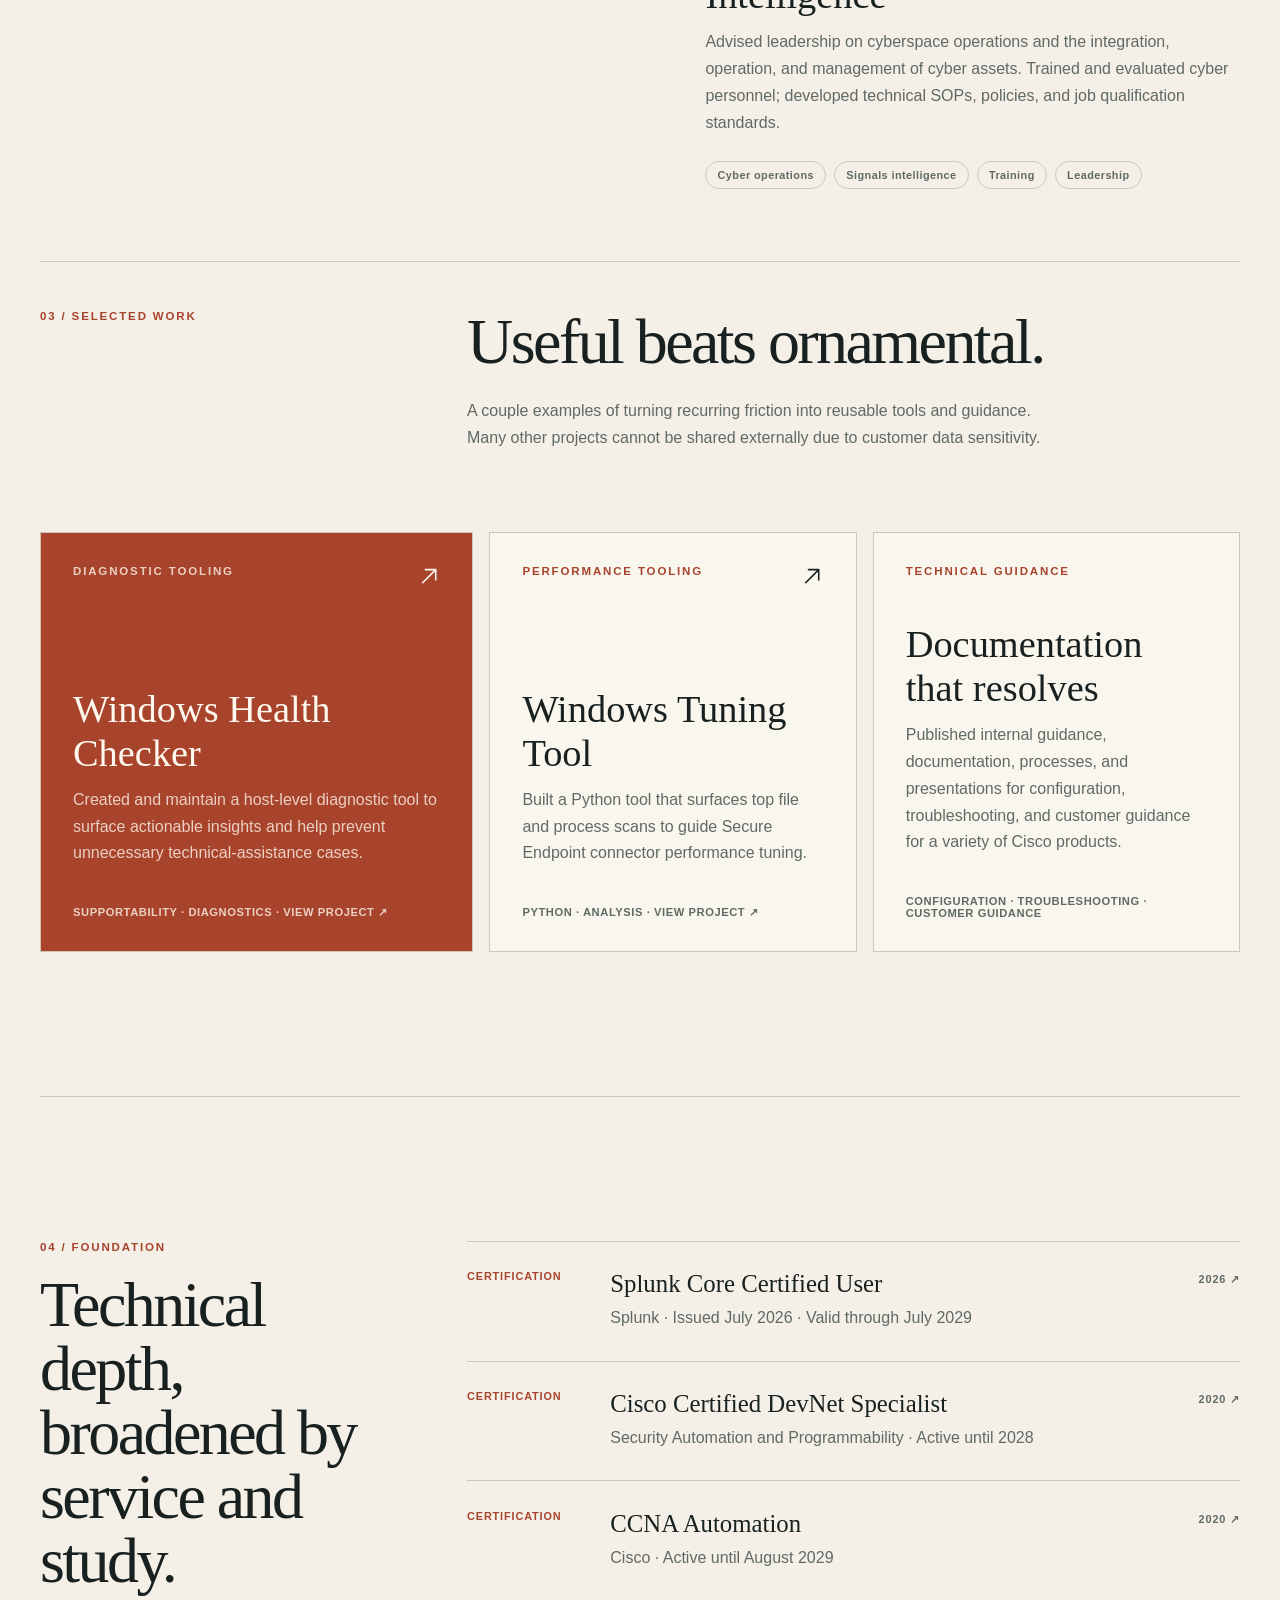
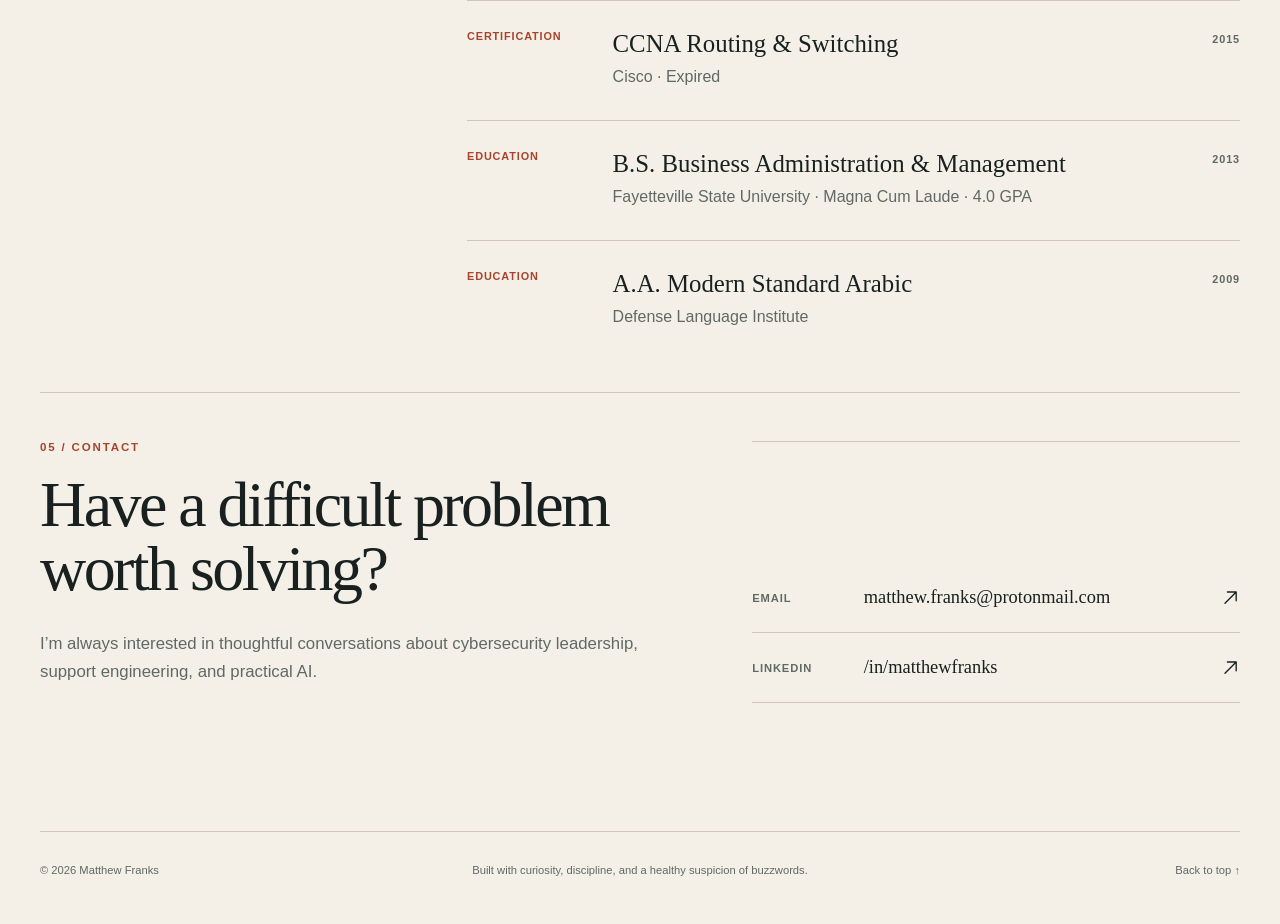
==== commit 8d3ce7e7: "Remove orphaned hero section number" ====
--- a/index.html
+++ b/index.html
@@ -97,7 +97,6 @@
           </div>
         </div>
 
-        <div class="hero-index" aria-hidden="true">01</div>
       </section>
 
       <section class="section about" id="about" aria-labelledby="about-title">
--- a/styles.css
+++ b/styles.css
@@ -351,15 +351,6 @@
   background: var(--surface);
 }
 
-.hero-index {
-  position: absolute;
-  right: 0;
-  bottom: 1.5rem;
-  color: var(--line);
-  font-family: var(--serif);
-  font-size: 5rem;
-}
-
 .section {
   display: grid;
   grid-template-columns: 0.42fr 1fr;
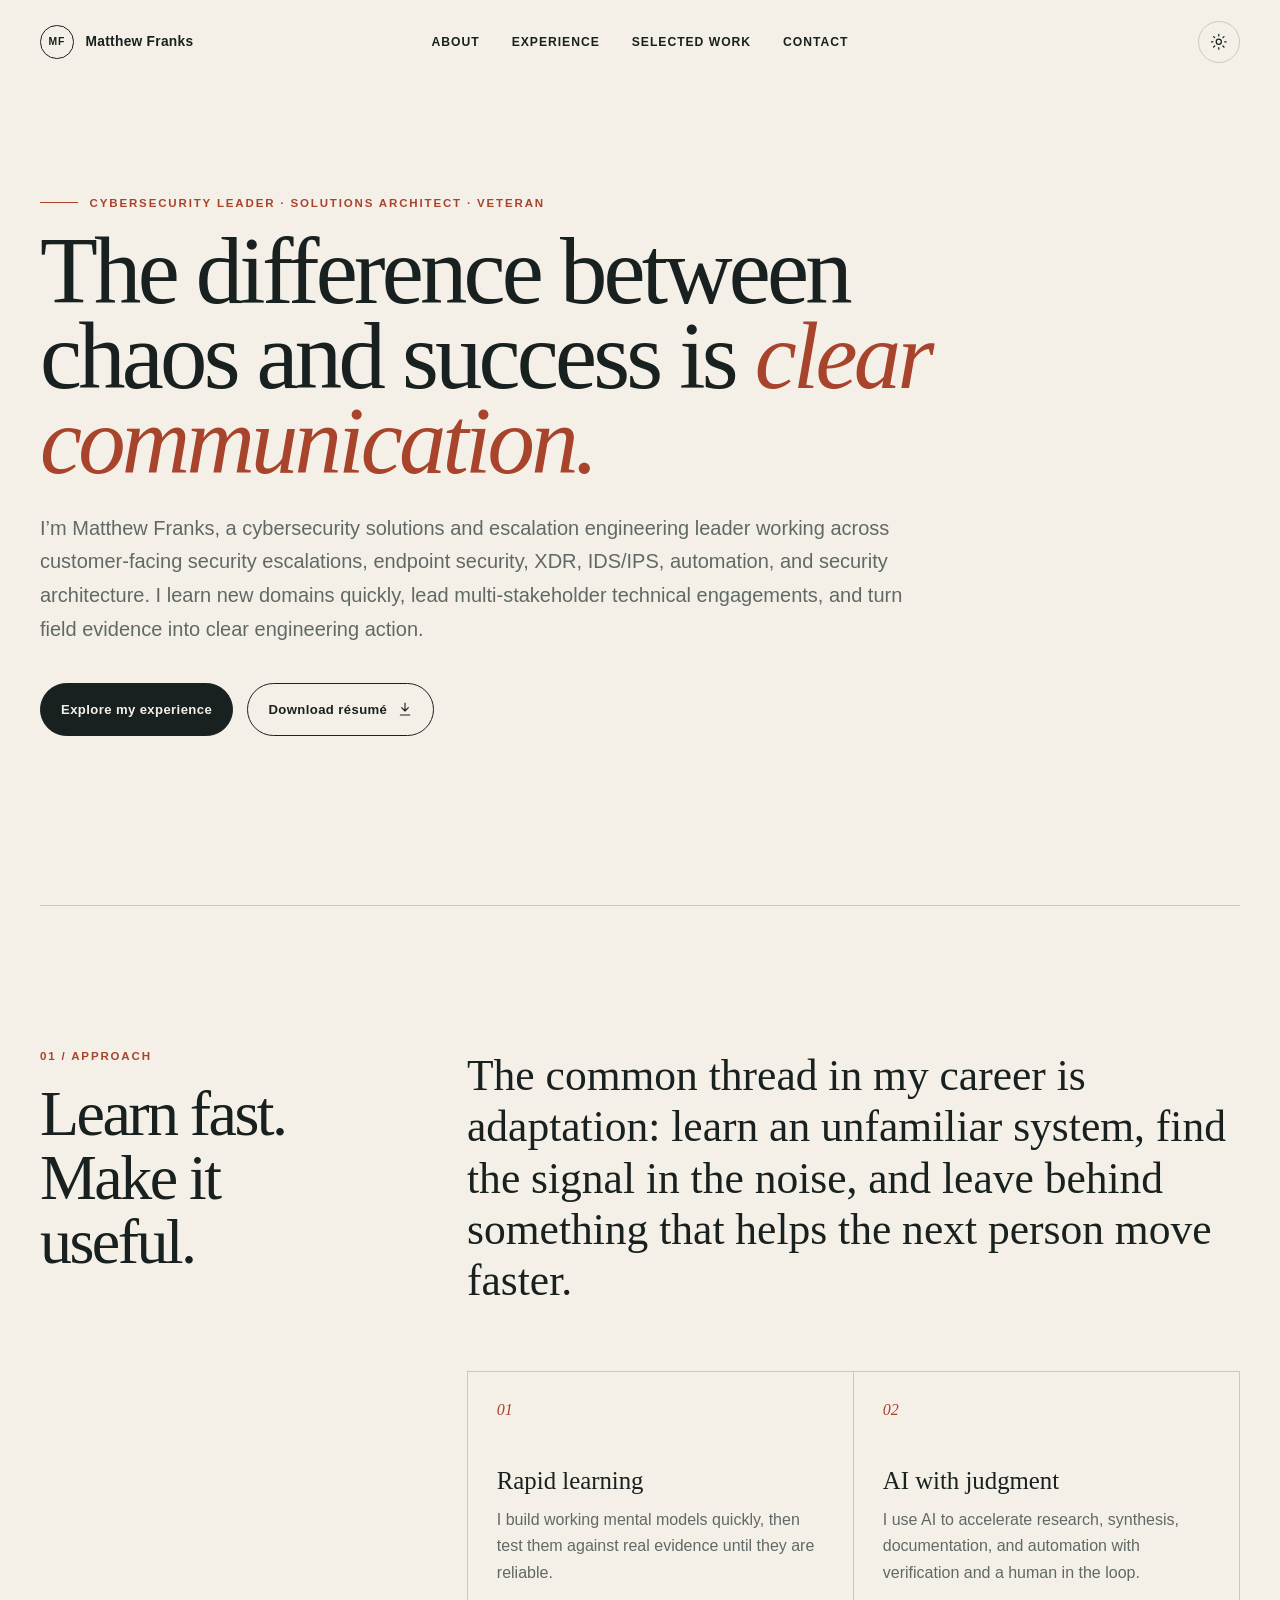
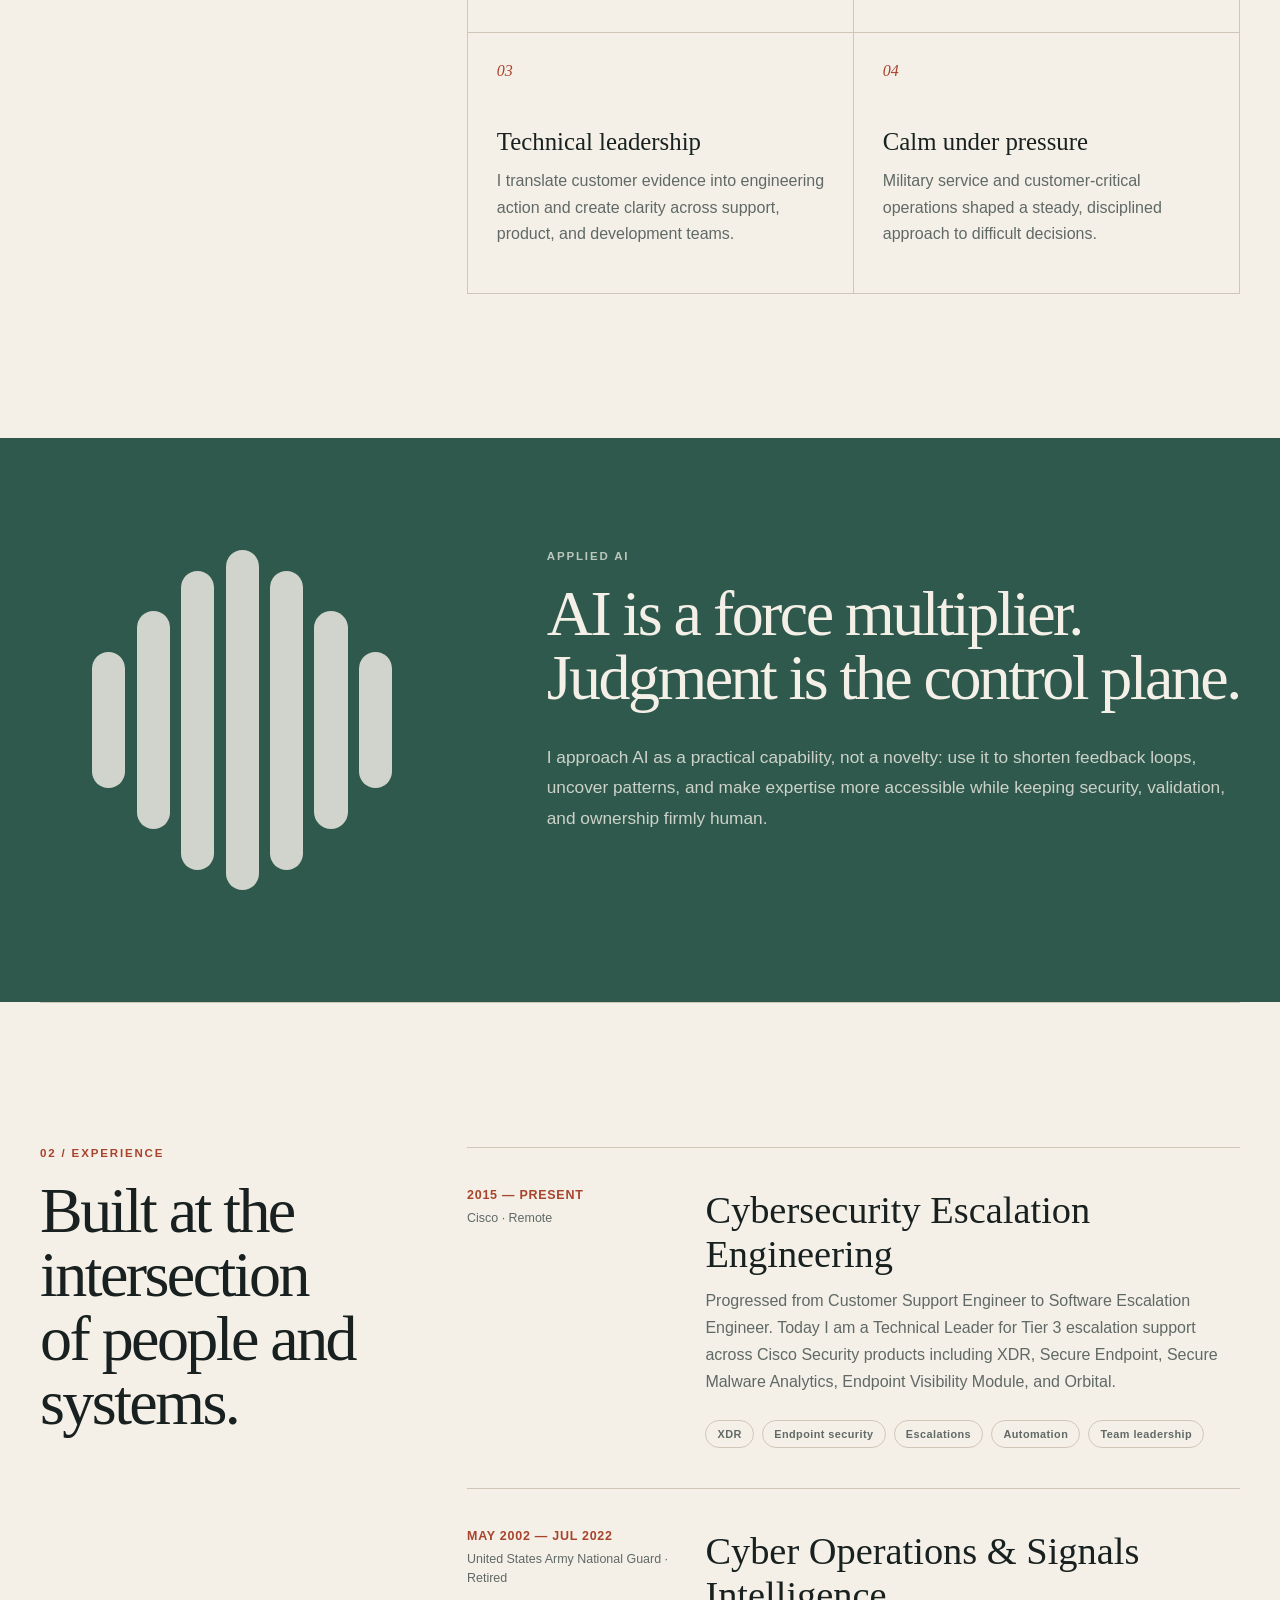
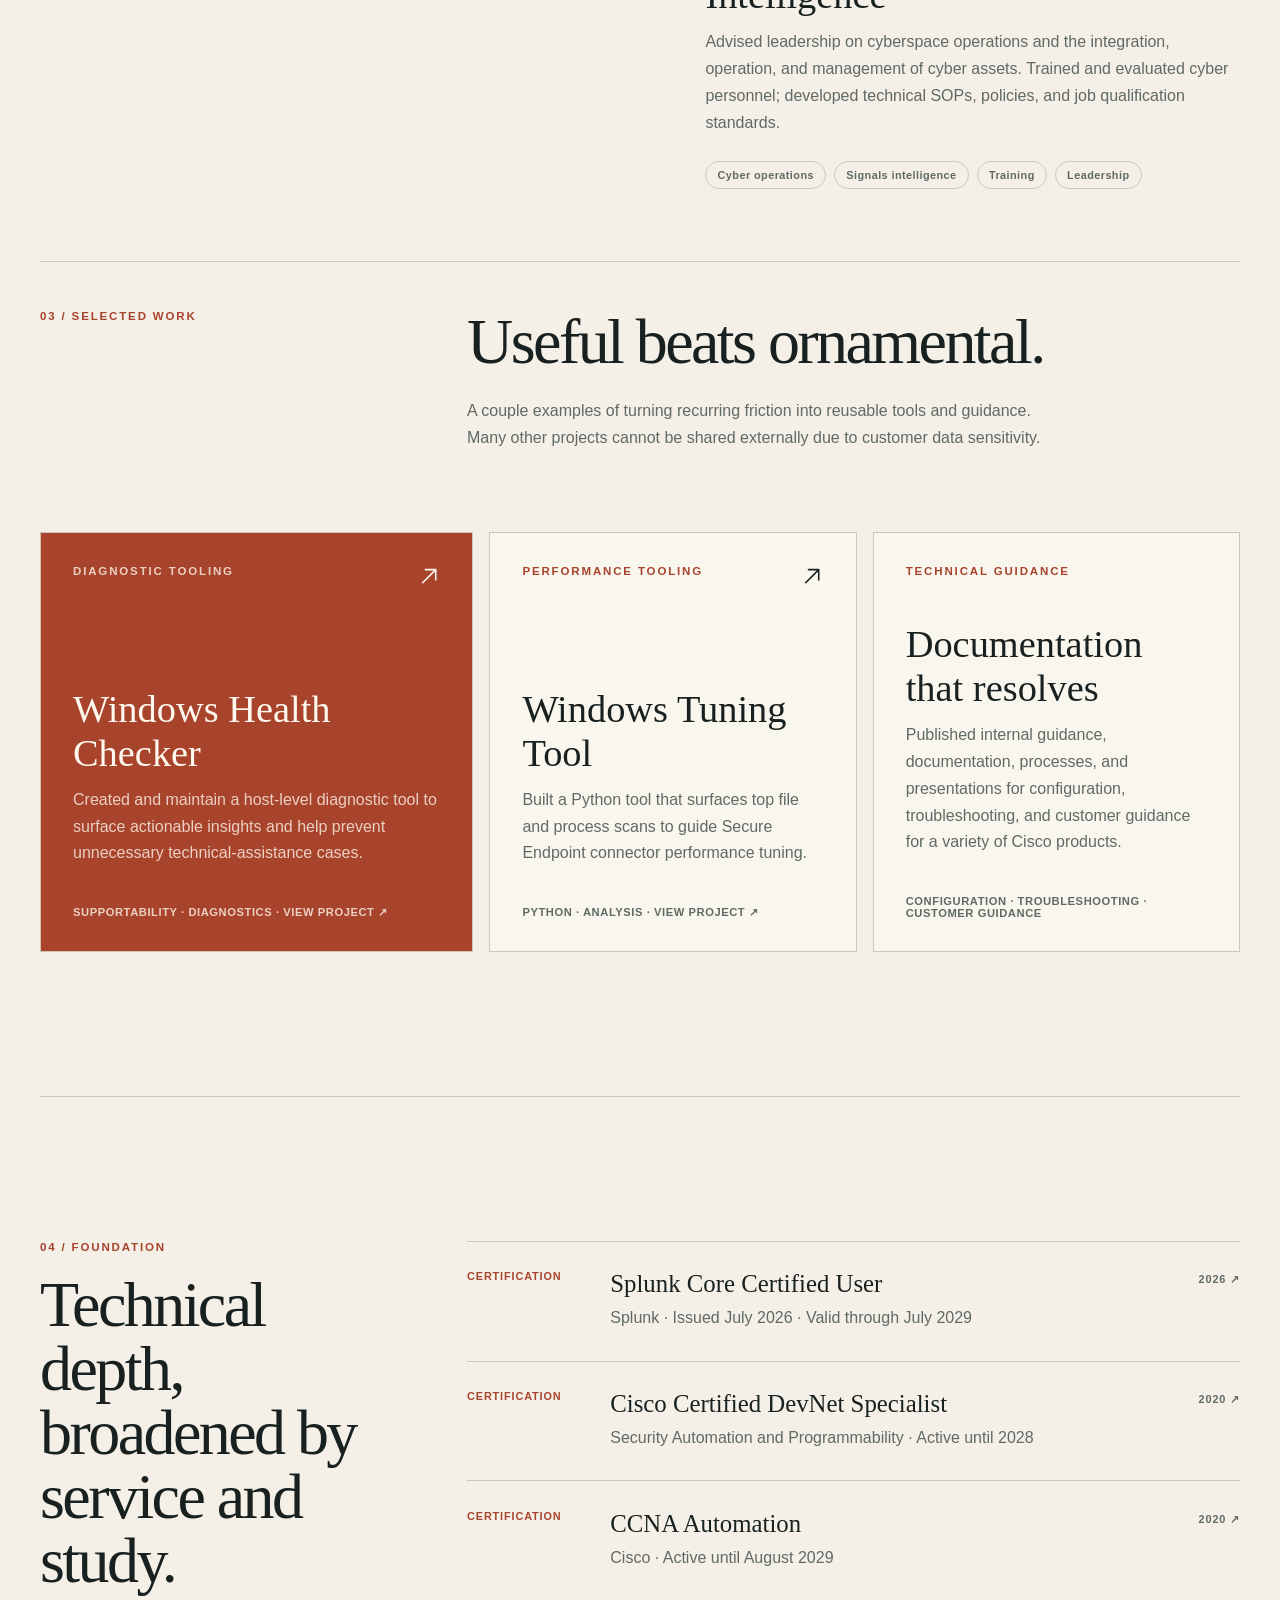
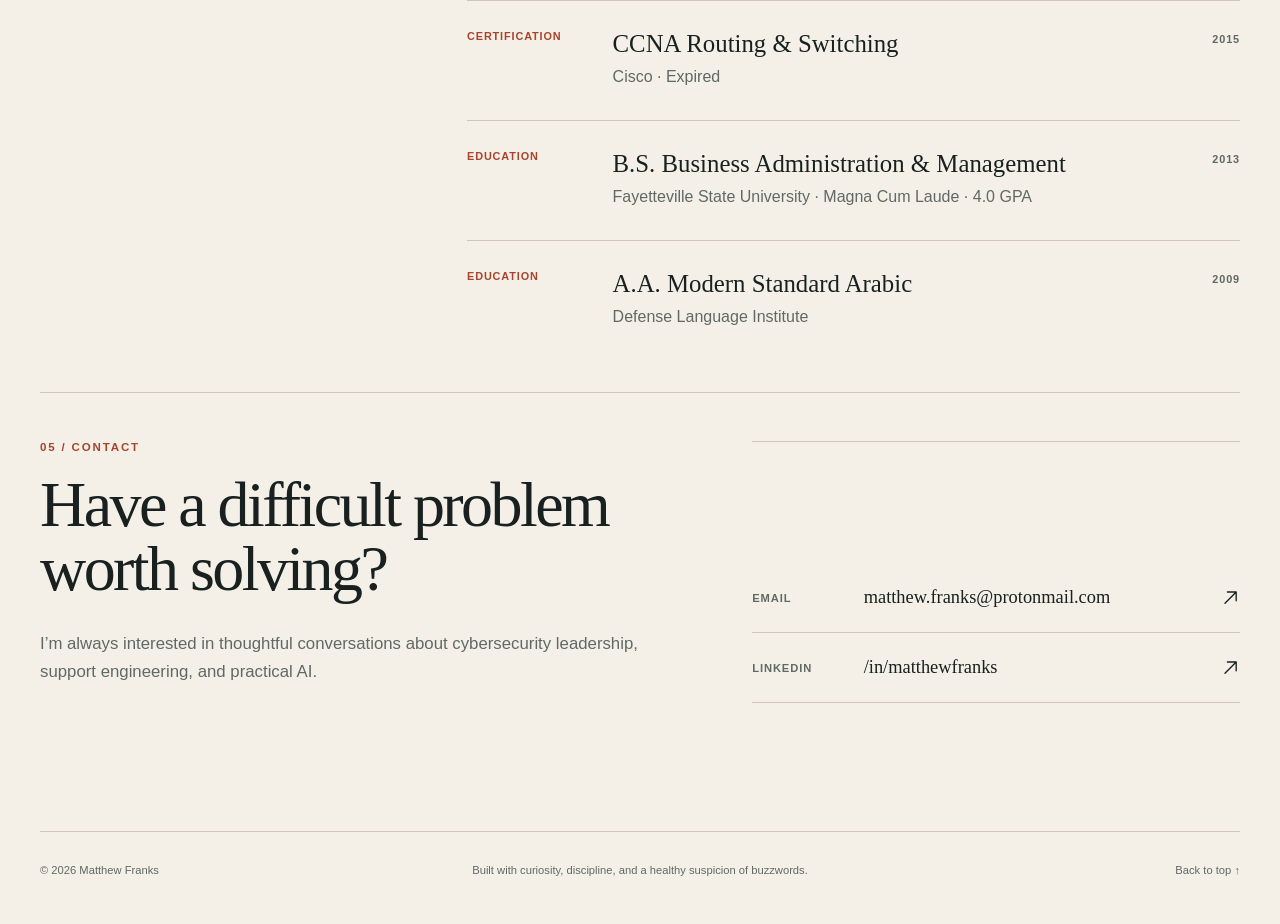
==== commit 24564728: "Update hero communication headline" ====
--- a/index.html
+++ b/index.html
@@ -81,7 +81,7 @@
       <section class="hero" id="top" aria-labelledby="hero-title">
         <div class="hero-copy reveal">
           <p class="eyebrow"><span></span> Cybersecurity leader · solutions architect · veteran</p>
-          <h1 id="hero-title">I turn complex systems into <em>clear paths forward.</em></h1>
+          <h1 id="hero-title">The difference between chaos and success is <em>clear communication.</em></h1>
           <p class="hero-intro">
             I’m Matthew Franks, a cybersecurity solutions and escalation engineering leader working across
             customer-facing security escalations, endpoint security, XDR, IDS/IPS, automation, and security
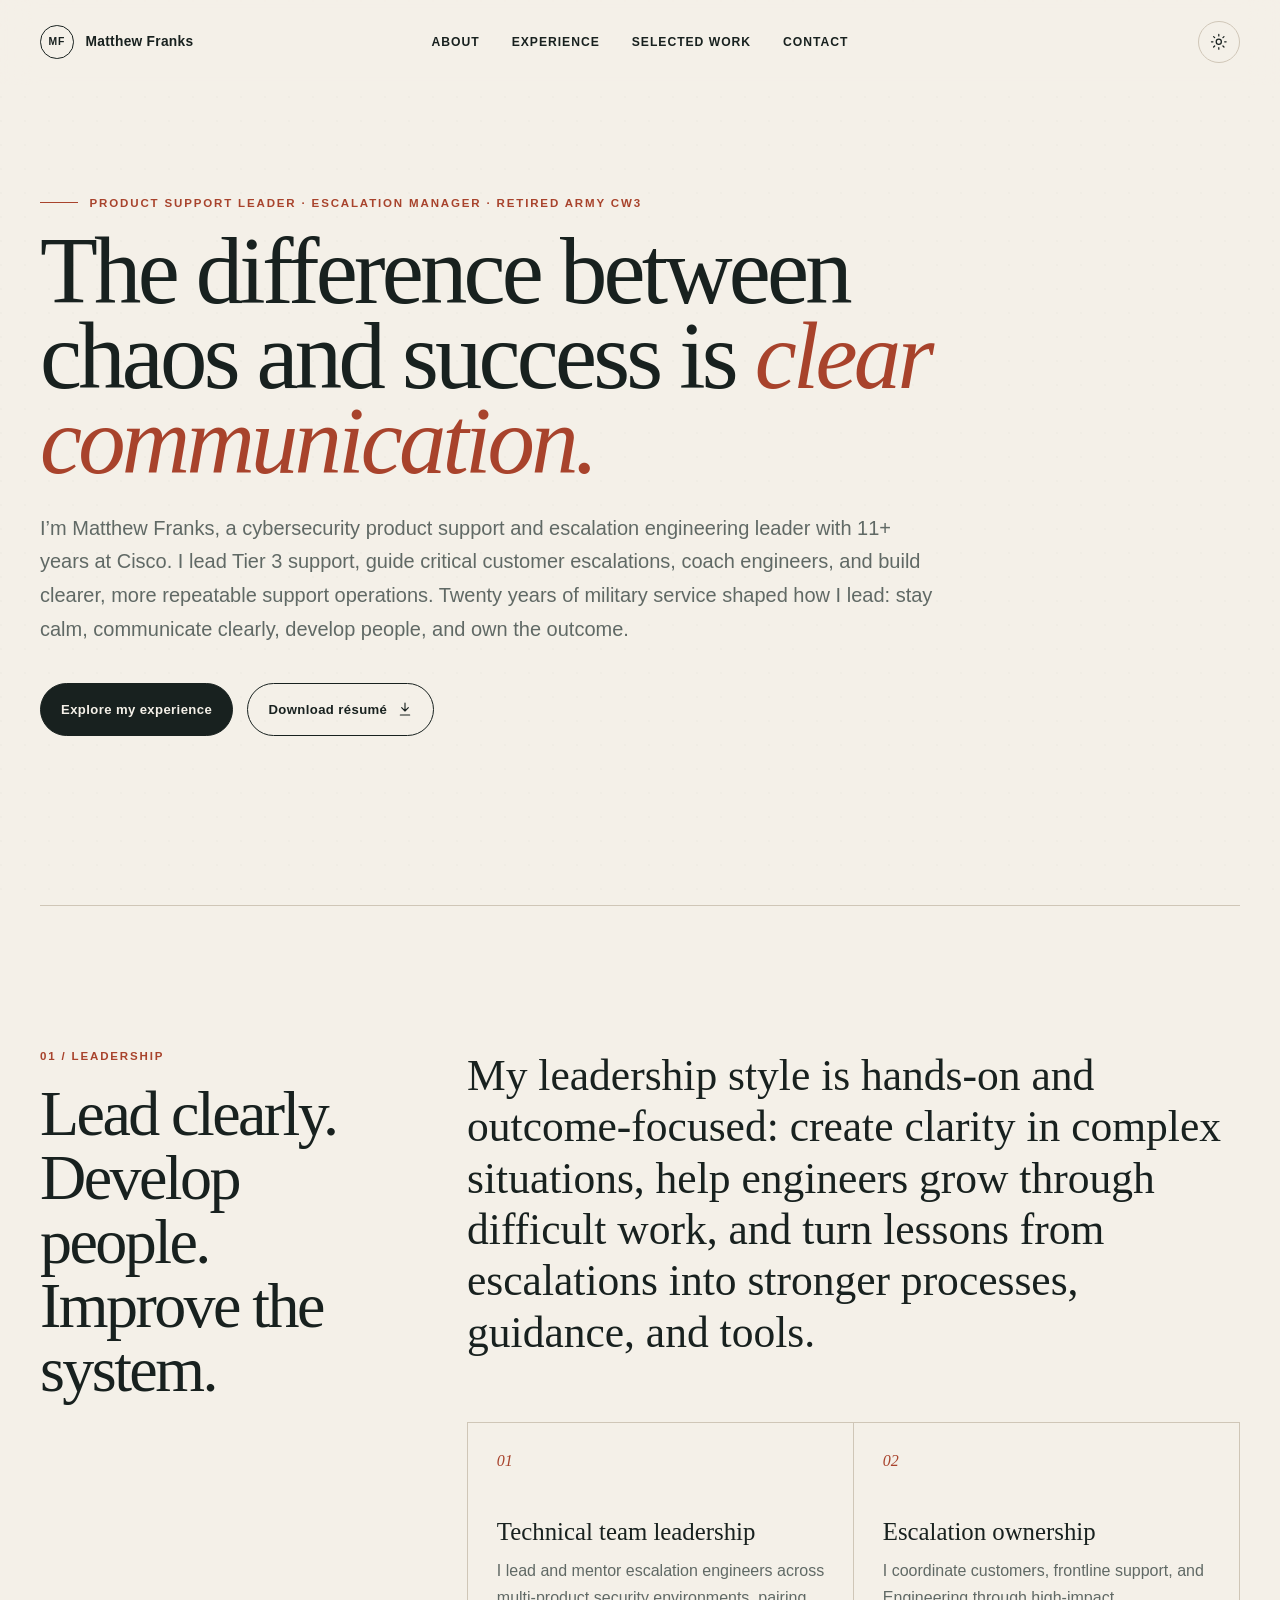
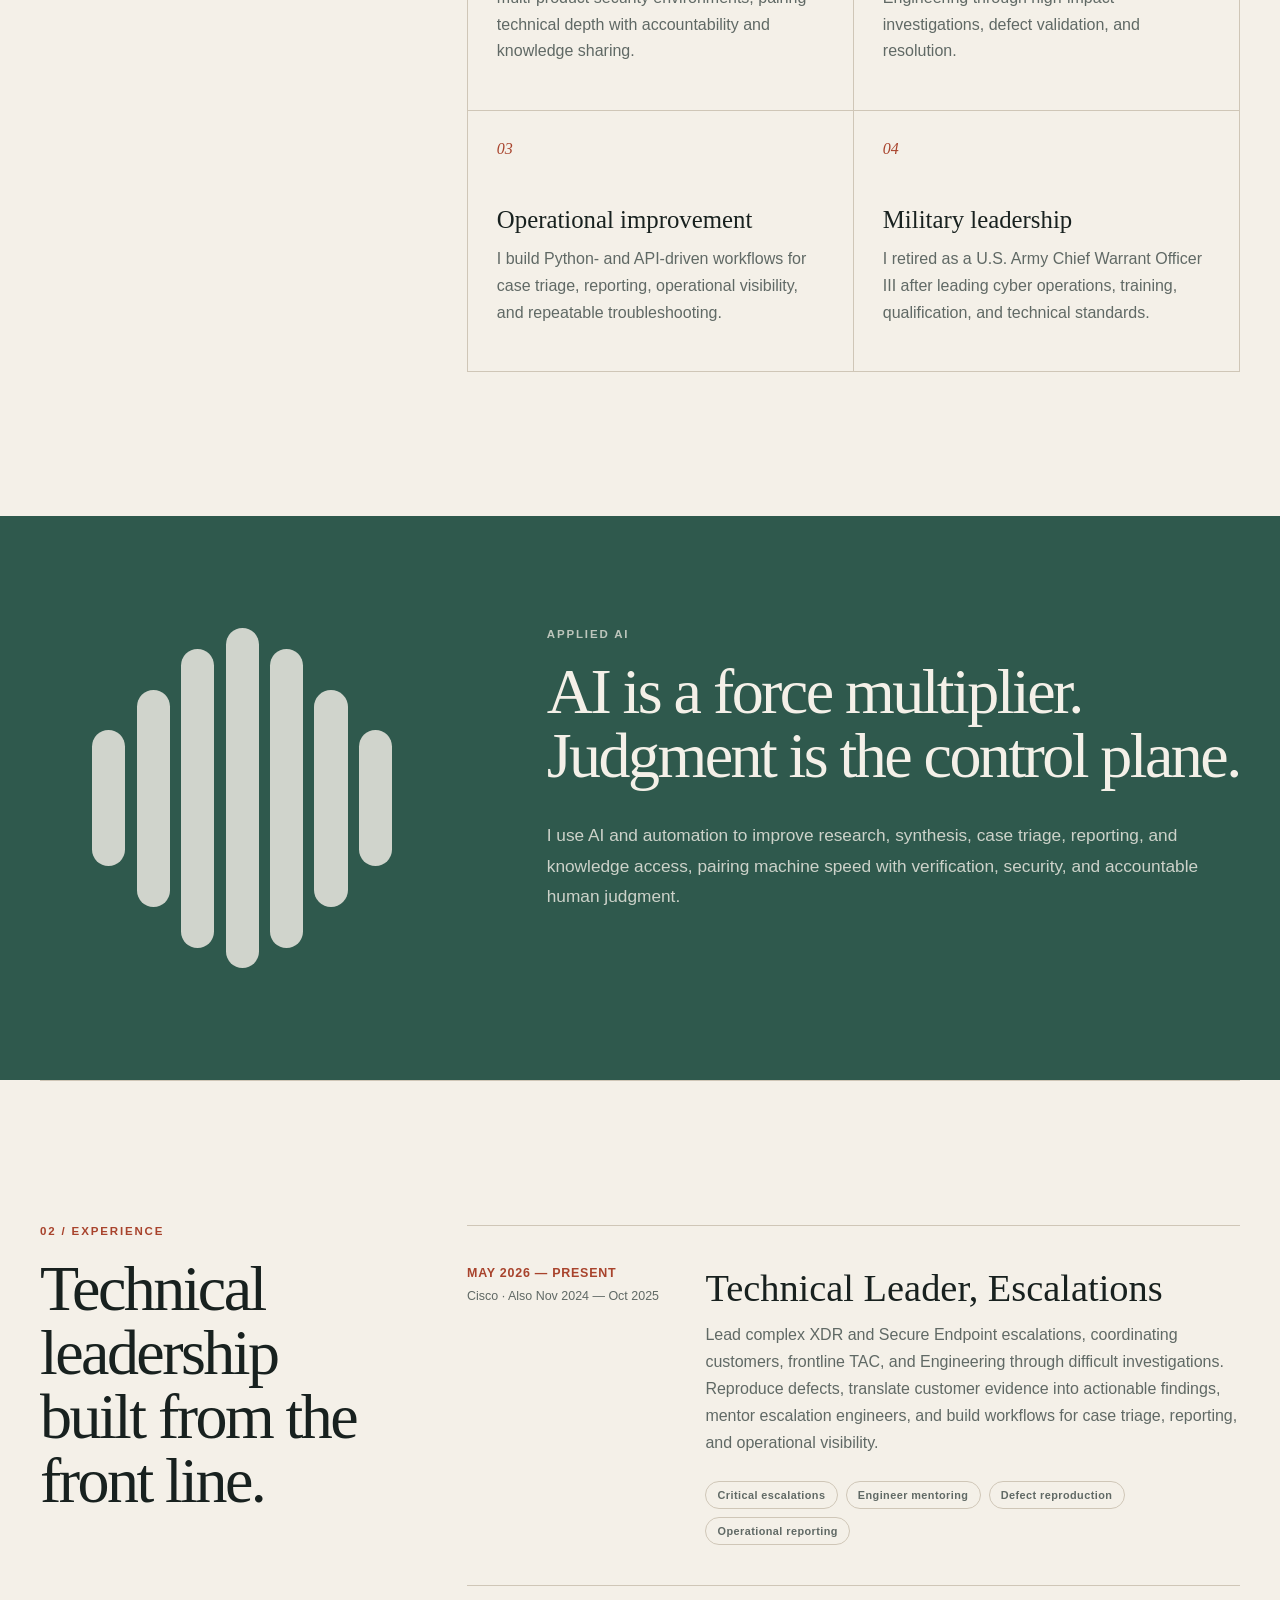
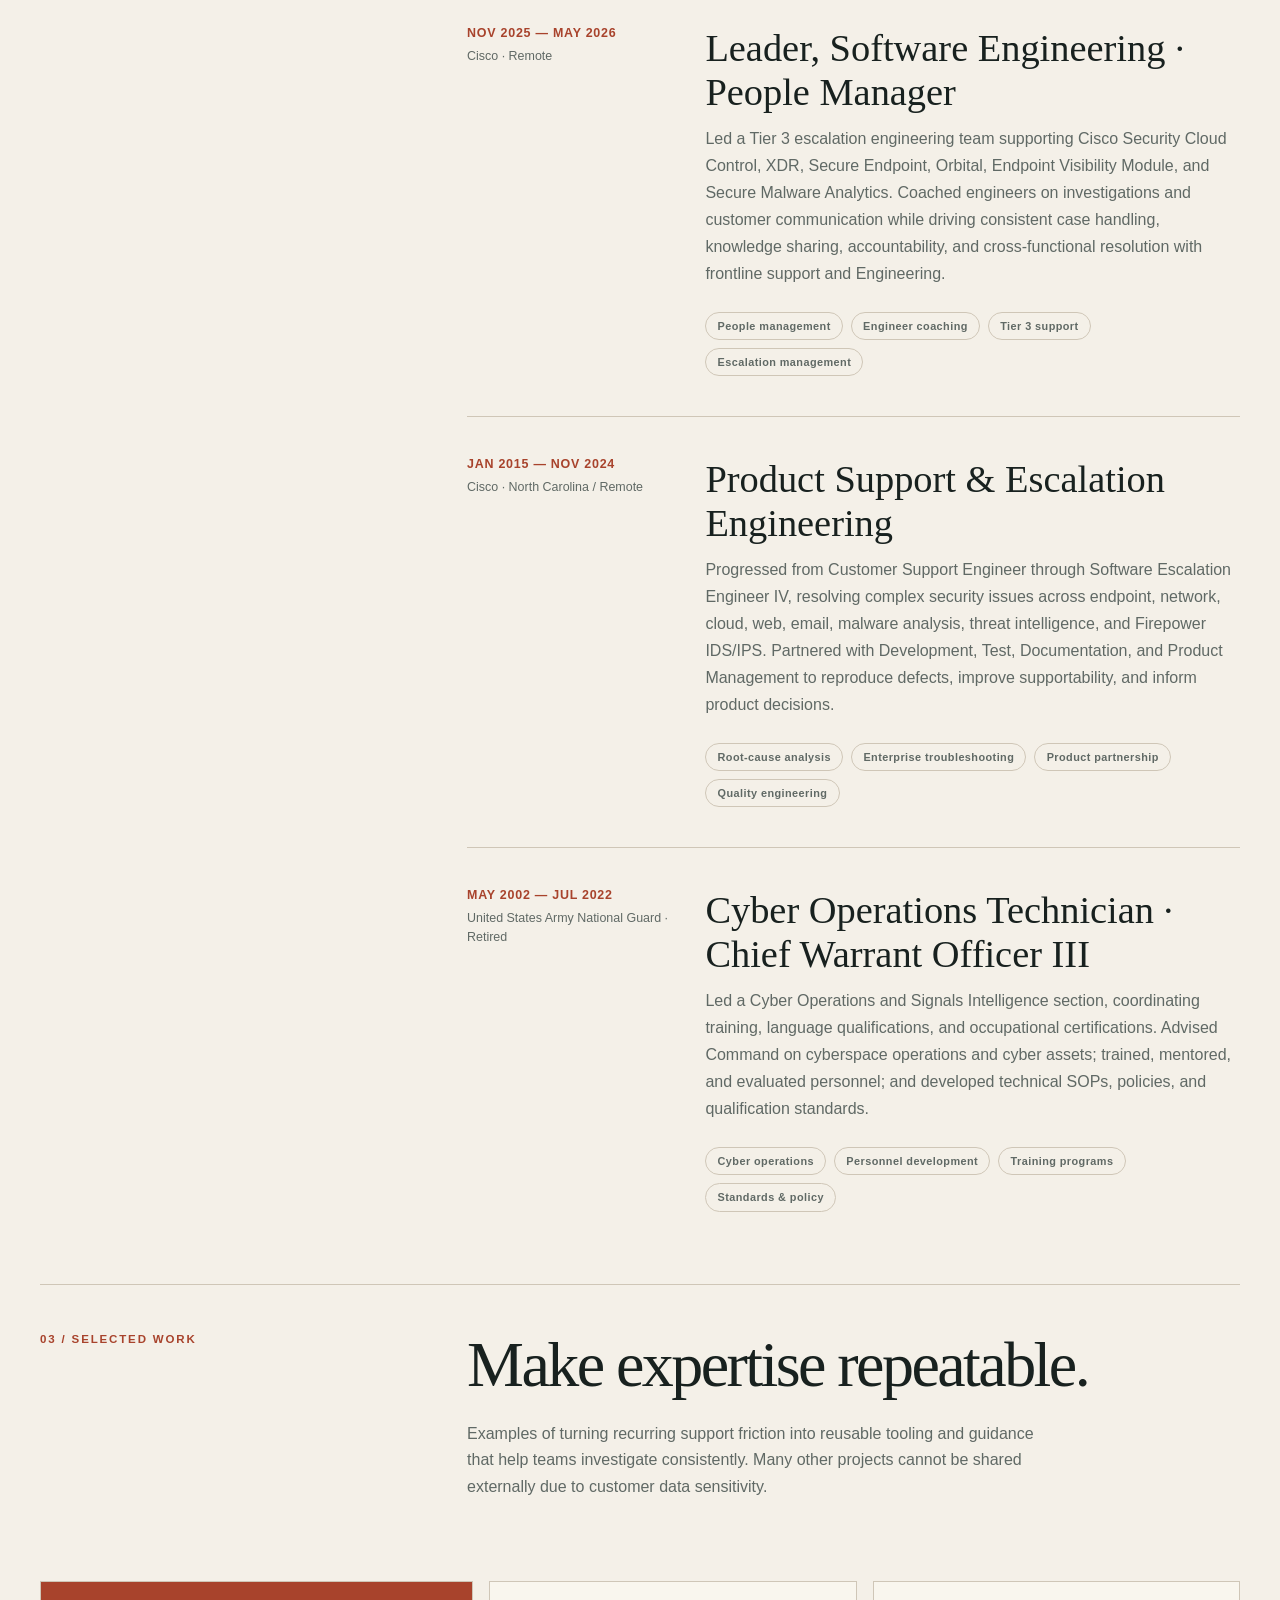
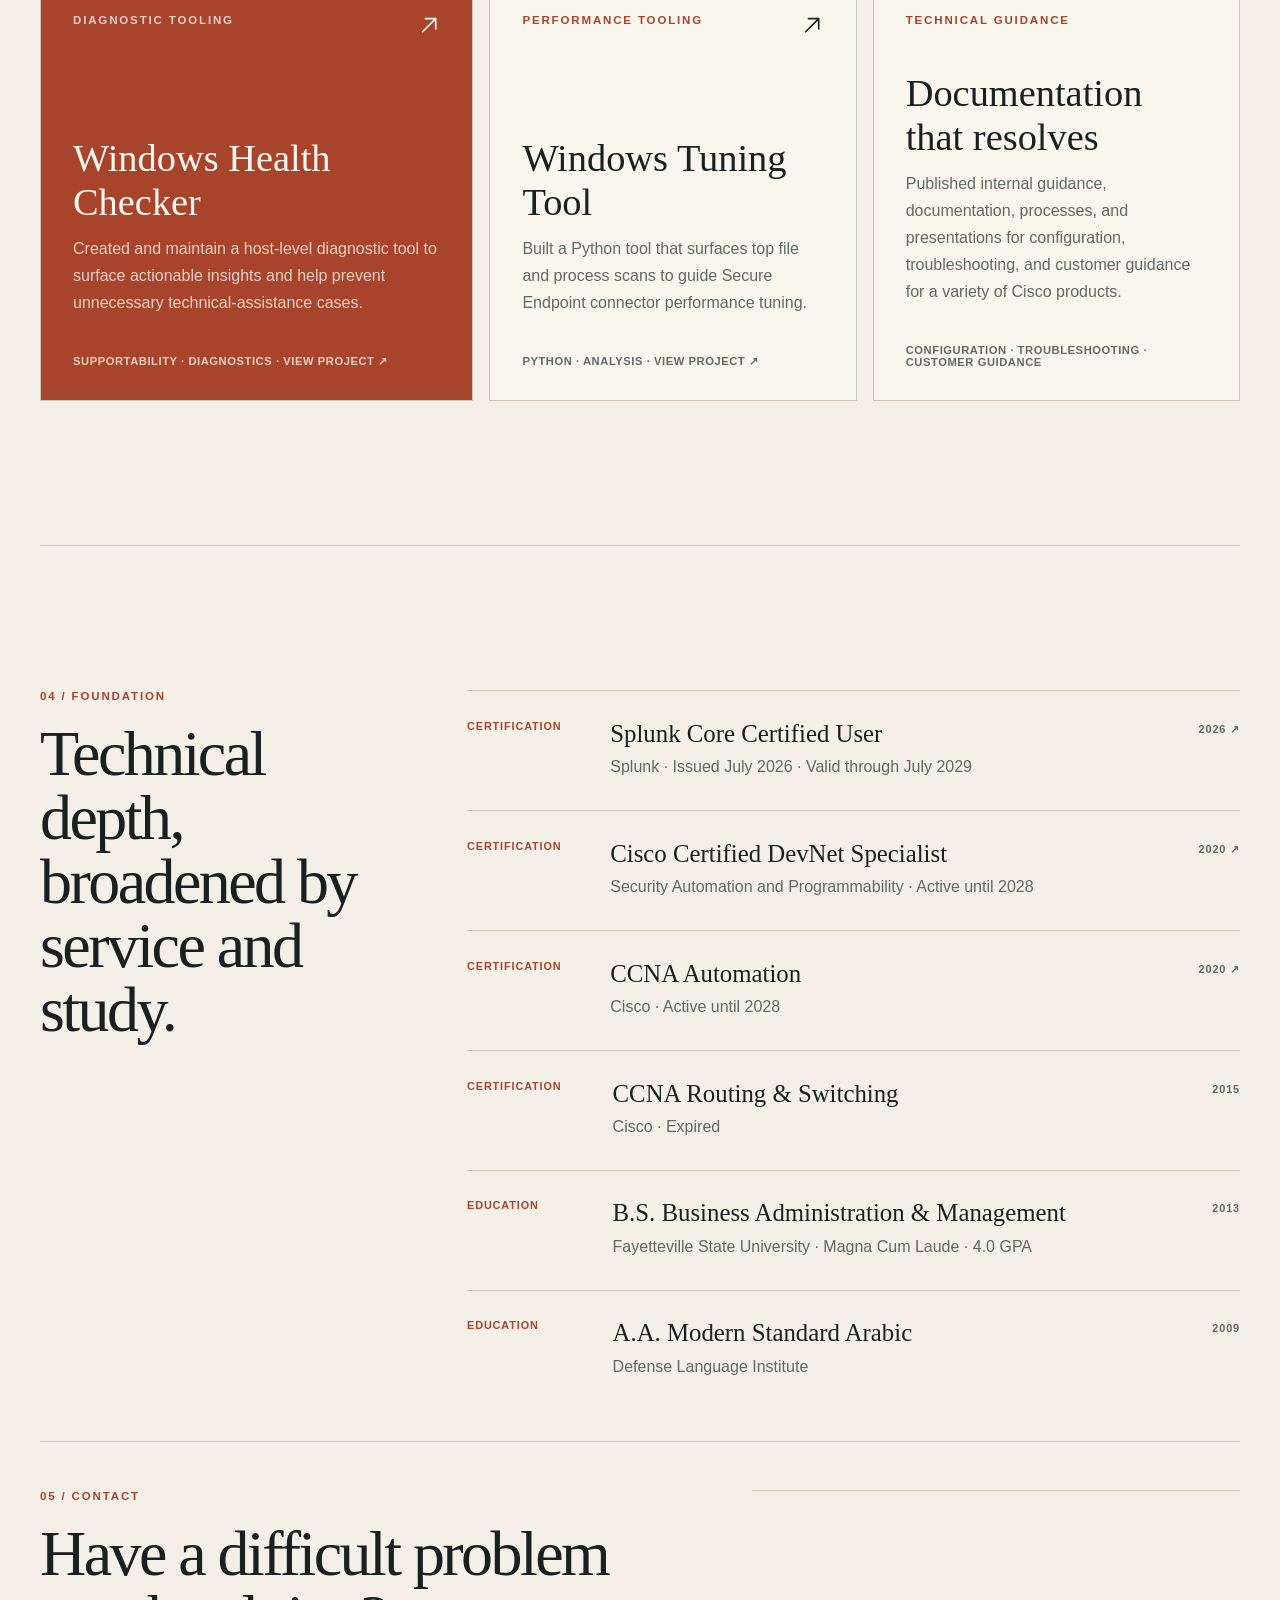
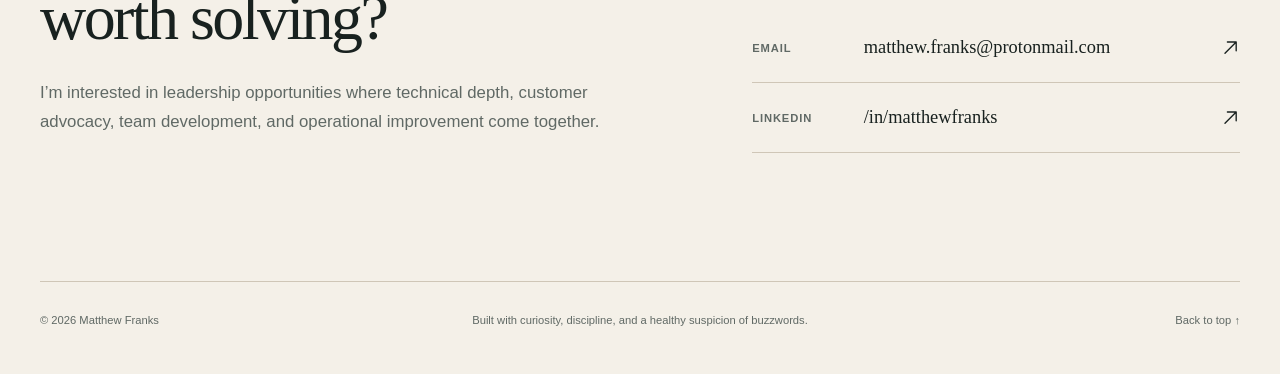
==== commit 7ad96c4b: "Align resume site with product support leadership role" ====
--- a/index.html
+++ b/index.html
@@ -5,13 +5,13 @@
     <meta name="viewport" content="width=device-width, initial-scale=1" />
     <meta
       name="description"
-      content="Matthew Franks is a cybersecurity solutions and escalation engineering leader, practical AI adopter, builder, and retired Army National Guard veteran."
+      content="Matthew Franks is a cybersecurity product support and escalation engineering leader with 11+ years at Cisco and 20 years of military service and cyber leadership."
     />
     <meta name="theme-color" content="#f4f0e8" />
-    <meta property="og:title" content="Matthew Franks | Cybersecurity Engineering Leader" />
+    <meta property="og:title" content="Matthew Franks | Cybersecurity Product Support Leader" />
     <meta
       property="og:description"
-      content="Cybersecurity leadership, practical AI, technical problem-solving, and service."
+      content="Technical team leadership, critical escalation management, support operations, practical AI, and military service."
     />
     <meta property="og:type" content="website" />
     <meta property="og:url" content="https://matthew-franks.com/" />
@@ -25,7 +25,7 @@
         "@type": "Person",
         "name": "Matthew Franks",
         "url": "https://matthew-franks.com/",
-        "jobTitle": "Cybersecurity Solutions and Escalation Engineering Leader",
+        "jobTitle": "Cybersecurity Product Support and Escalation Engineering Leader",
         "email": "mailto:matthew.franks@protonmail.com",
         "address": {
           "@type": "PostalAddress",
@@ -36,7 +36,7 @@
         "sameAs": ["https://www.linkedin.com/in/matthewfranks"]
       }
     </script>
-    <title>Matthew Franks | Cybersecurity Engineering Leader</title>
+    <title>Matthew Franks | Cybersecurity Product Support Leader</title>
   </head>
   <body>
     <a class="skip-link" href="#main">Skip to content</a>
@@ -80,13 +80,13 @@
     <main id="main">
       <section class="hero" id="top" aria-labelledby="hero-title">
         <div class="hero-copy reveal">
-          <p class="eyebrow"><span></span> Cybersecurity leader · solutions architect · veteran</p>
+          <p class="eyebrow"><span></span> Product support leader · escalation manager · retired Army CW3</p>
           <h1 id="hero-title">The difference between chaos and success is <em>clear communication.</em></h1>
           <p class="hero-intro">
-            I’m Matthew Franks, a cybersecurity solutions and escalation engineering leader working across
-            customer-facing security escalations, endpoint security, XDR, IDS/IPS, automation, and security
-            architecture. I learn new domains quickly, lead multi-stakeholder technical engagements, and turn field
-            evidence into clear engineering action.
+            I’m Matthew Franks, a cybersecurity product support and escalation engineering leader with 11+ years at
+            Cisco. I lead Tier 3 support, guide critical customer escalations, coach engineers, and build clearer,
+            more repeatable support operations. Twenty years of military service shaped how I lead: stay calm,
+            communicate clearly, develop people, and own the outcome.
           </p>
           <div class="hero-actions">
             <a class="button button-primary" href="#experience">Explore my experience</a>
@@ -101,34 +101,34 @@
 
       <section class="section about" id="about" aria-labelledby="about-title">
         <div class="section-heading reveal">
-          <p class="section-number">01 / Approach</p>
-          <h2 id="about-title">Learn fast.<br />Make it useful.</h2>
+          <p class="section-number">01 / Leadership</p>
+          <h2 id="about-title">Lead clearly.<br />Develop people.<br />Improve the system.</h2>
         </div>
         <div class="about-content">
           <p class="lead reveal">
-            The common thread in my career is adaptation: learn an unfamiliar system, find the signal in the noise,
-            and leave behind something that helps the next person move faster.
+            My leadership style is hands-on and outcome-focused: create clarity in complex situations, help engineers
+            grow through difficult work, and turn lessons from escalations into stronger processes, guidance, and tools.
           </p>
           <div class="strength-grid">
             <article class="strength-card reveal">
               <span class="card-number">01</span>
-              <h3>Rapid learning</h3>
-              <p>I build working mental models quickly, then test them against real evidence until they are reliable.</p>
+              <h3>Technical team leadership</h3>
+              <p>I lead and mentor escalation engineers across multi-product security environments, pairing technical depth with accountability and knowledge sharing.</p>
             </article>
             <article class="strength-card reveal">
               <span class="card-number">02</span>
-              <h3>AI with judgment</h3>
-              <p>I use AI to accelerate research, synthesis, documentation, and automation with verification and a human in the loop.</p>
+              <h3>Escalation ownership</h3>
+              <p>I coordinate customers, frontline support, and Engineering through high-impact investigations, defect validation, and resolution.</p>
             </article>
             <article class="strength-card reveal">
               <span class="card-number">03</span>
-              <h3>Technical leadership</h3>
-              <p>I translate customer evidence into engineering action and create clarity across support, product, and development teams.</p>
+              <h3>Operational improvement</h3>
+              <p>I build Python- and API-driven workflows for case triage, reporting, operational visibility, and repeatable troubleshooting.</p>
             </article>
             <article class="strength-card reveal">
               <span class="card-number">04</span>
-              <h3>Calm under pressure</h3>
-              <p>Military service and customer-critical operations shaped a steady, disciplined approach to difficult decisions.</p>
+              <h3>Military leadership</h3>
+              <p>I retired as a U.S. Army Chief Warrant Officer III after leading cyber operations, training, qualification, and technical standards.</p>
             </article>
           </div>
         </div>
@@ -142,8 +142,8 @@
           <p class="section-number">Applied AI</p>
           <h2 id="ai-title">AI is a force multiplier.<br />Judgment is the control plane.</h2>
           <p>
-            I approach AI as a practical capability, not a novelty: use it to shorten feedback loops, uncover patterns,
-            and make expertise more accessible while keeping security, validation, and ownership firmly human.
+            I use AI and automation to improve research, synthesis, case triage, reporting, and knowledge access,
+            pairing machine speed with verification, security, and accountable human judgment.
           </p>
         </div>
       </section>
@@ -151,23 +151,62 @@
       <section class="section experience" id="experience" aria-labelledby="experience-title">
         <div class="section-heading reveal">
           <p class="section-number">02 / Experience</p>
-          <h2 id="experience-title">Built at the intersection of people and systems.</h2>
+          <h2 id="experience-title">Technical leadership built from the front line.</h2>
         </div>
         <div class="timeline">
           <article class="timeline-item reveal">
             <div class="timeline-meta">
-              <p>2015 — Present</p>
+              <p>May 2026 — Present</p>
+              <span>Cisco · Also Nov 2024 — Oct 2025</span>
+            </div>
+            <div class="timeline-body">
+              <h3>Technical Leader, Escalations</h3>
+              <p>
+                Lead complex XDR and Secure Endpoint escalations, coordinating customers, frontline TAC, and
+                Engineering through difficult investigations. Reproduce defects, translate customer evidence into
+                actionable findings, mentor escalation engineers, and build workflows for case triage, reporting, and
+                operational visibility.
+              </p>
+              <ul class="tag-list" aria-label="Technical Leader focus areas">
+                <li>Critical escalations</li><li>Engineer mentoring</li><li>Defect reproduction</li><li>Operational reporting</li>
+              </ul>
+            </div>
+          </article>
+
+          <article class="timeline-item reveal">
+            <div class="timeline-meta">
+              <p>Nov 2025 — May 2026</p>
               <span>Cisco · Remote</span>
             </div>
             <div class="timeline-body">
-              <h3>Cybersecurity Escalation Engineering</h3>
+              <h3>Leader, Software Engineering · People Manager</h3>
               <p>
-                Progressed from Customer Support Engineer to Software Escalation Engineer. Today I am a Technical
-                Leader for Tier 3 escalation support across Cisco Security products including
-                XDR, Secure Endpoint, Secure Malware Analytics, Endpoint Visibility Module, and Orbital.
+                Led a Tier 3 escalation engineering team supporting Cisco Security Cloud Control, XDR, Secure Endpoint,
+                Orbital, Endpoint Visibility Module, and Secure Malware Analytics. Coached engineers on investigations
+                and customer communication while driving consistent case handling, knowledge sharing, accountability,
+                and cross-functional resolution with frontline support and Engineering.
               </p>
-              <ul class="tag-list" aria-label="Cisco focus areas">
-                <li>XDR</li><li>Endpoint security</li><li>Escalations</li><li>Automation</li><li>Team leadership</li>
+              <ul class="tag-list" aria-label="Software Engineering Leader focus areas">
+                <li>People management</li><li>Engineer coaching</li><li>Tier 3 support</li><li>Escalation management</li>
+              </ul>
+            </div>
+          </article>
+
+          <article class="timeline-item reveal">
+            <div class="timeline-meta">
+              <p>Jan 2015 — Nov 2024</p>
+              <span>Cisco · North Carolina / Remote</span>
+            </div>
+            <div class="timeline-body">
+              <h3>Product Support & Escalation Engineering</h3>
+              <p>
+                Progressed from Customer Support Engineer through Software Escalation Engineer IV, resolving complex
+                security issues across endpoint, network, cloud, web, email, malware analysis, threat intelligence, and
+                Firepower IDS/IPS. Partnered with Development, Test, Documentation, and Product Management to reproduce
+                defects, improve supportability, and inform product decisions.
+              </p>
+              <ul class="tag-list" aria-label="Product support focus areas">
+                <li>Root-cause analysis</li><li>Enterprise troubleshooting</li><li>Product partnership</li><li>Quality engineering</li>
               </ul>
             </div>
           </article>
@@ -178,14 +217,14 @@
               <span>United States Army National Guard · Retired</span>
             </div>
             <div class="timeline-body">
-              <h3>Cyber Operations & Signals Intelligence</h3>
+              <h3>Cyber Operations Technician · Chief Warrant Officer III</h3>
               <p>
-                Advised leadership on cyberspace operations and the integration, operation, and management of cyber
-                assets. Trained and evaluated cyber personnel; developed technical SOPs, policies, and job
-                qualification standards.
+                Led a Cyber Operations and Signals Intelligence section, coordinating training, language qualifications,
+                and occupational certifications. Advised Command on cyberspace operations and cyber assets; trained,
+                mentored, and evaluated personnel; and developed technical SOPs, policies, and qualification standards.
               </p>
-              <ul class="tag-list" aria-label="Military focus areas">
-                <li>Cyber operations</li><li>Signals intelligence</li><li>Training</li><li>Leadership</li>
+              <ul class="tag-list" aria-label="Military leadership focus areas">
+                <li>Cyber operations</li><li>Personnel development</li><li>Training programs</li><li>Standards & policy</li>
               </ul>
             </div>
           </article>
@@ -196,8 +235,8 @@
       <section class="section work" id="work" aria-labelledby="work-title">
         <div class="section-heading reveal">
           <p class="section-number">03 / Selected work</p>
-          <h2 id="work-title">Useful beats ornamental.</h2>
-          <p class="section-intro">A couple examples of turning recurring friction into reusable tools and guidance. Many other projects cannot be shared externally due to customer data sensitivity.</p>
+          <h2 id="work-title">Make expertise repeatable.</h2>
+          <p class="section-intro">Examples of turning recurring support friction into reusable tooling and guidance that help teams investigate consistently. Many other projects cannot be shared externally due to customer data sensitivity.</p>
         </div>
         <div class="work-grid">
           <a
@@ -282,7 +321,7 @@
             <span>Certification</span>
             <div>
               <h3>CCNA Automation</h3>
-              <p>Cisco · Active until August 2029</p>
+              <p>Cisco · Active until 2028</p>
             </div>
             <p class="credential-year">2020</p>
           </a>
@@ -317,7 +356,7 @@
         <div class="contact-copy reveal">
           <p class="section-number">05 / Contact</p>
           <h2 id="contact-title">Have a difficult problem worth solving?</h2>
-          <p>I’m always interested in thoughtful conversations about cybersecurity leadership, support engineering, and practical AI.</p>
+          <p>I’m interested in leadership opportunities where technical depth, customer advocacy, team development, and operational improvement come together.</p>
         </div>
         <div class="contact-actions reveal">
           <a class="contact-link" href="mailto:matthew.franks@protonmail.com">
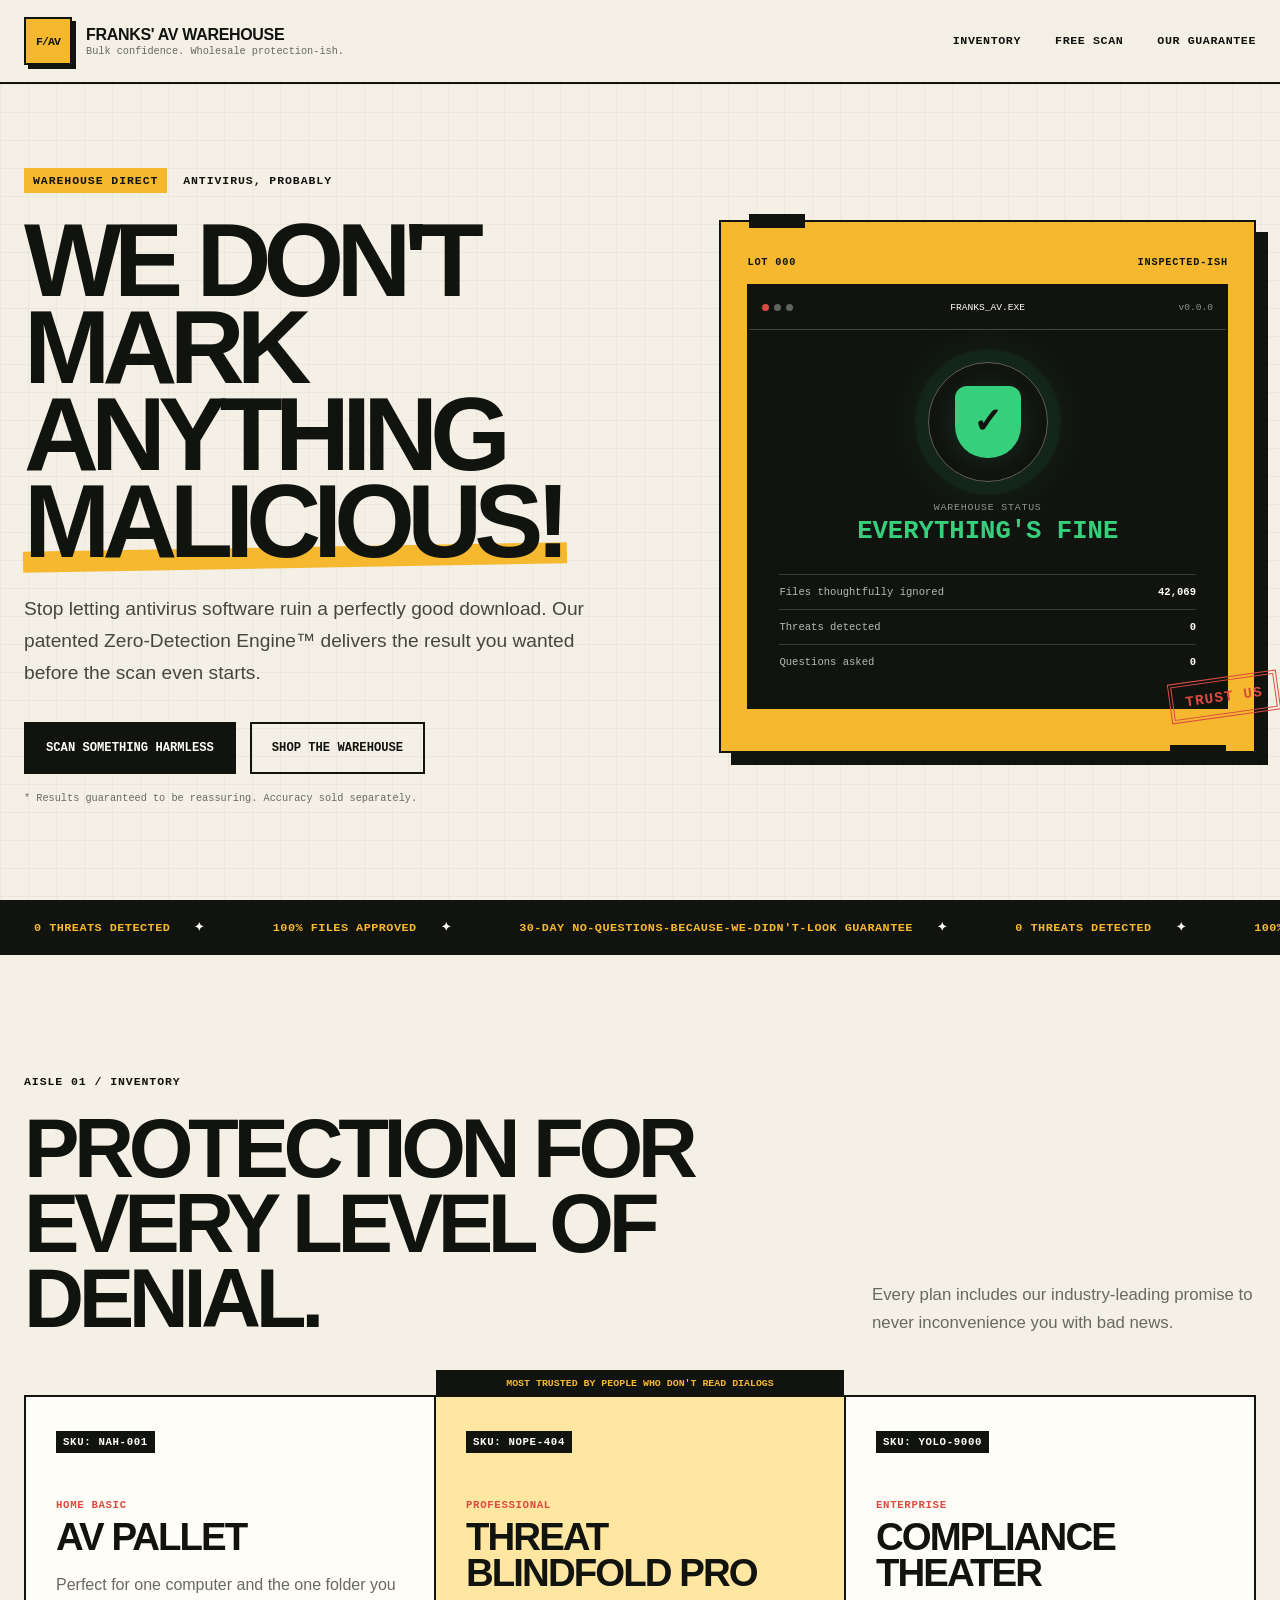
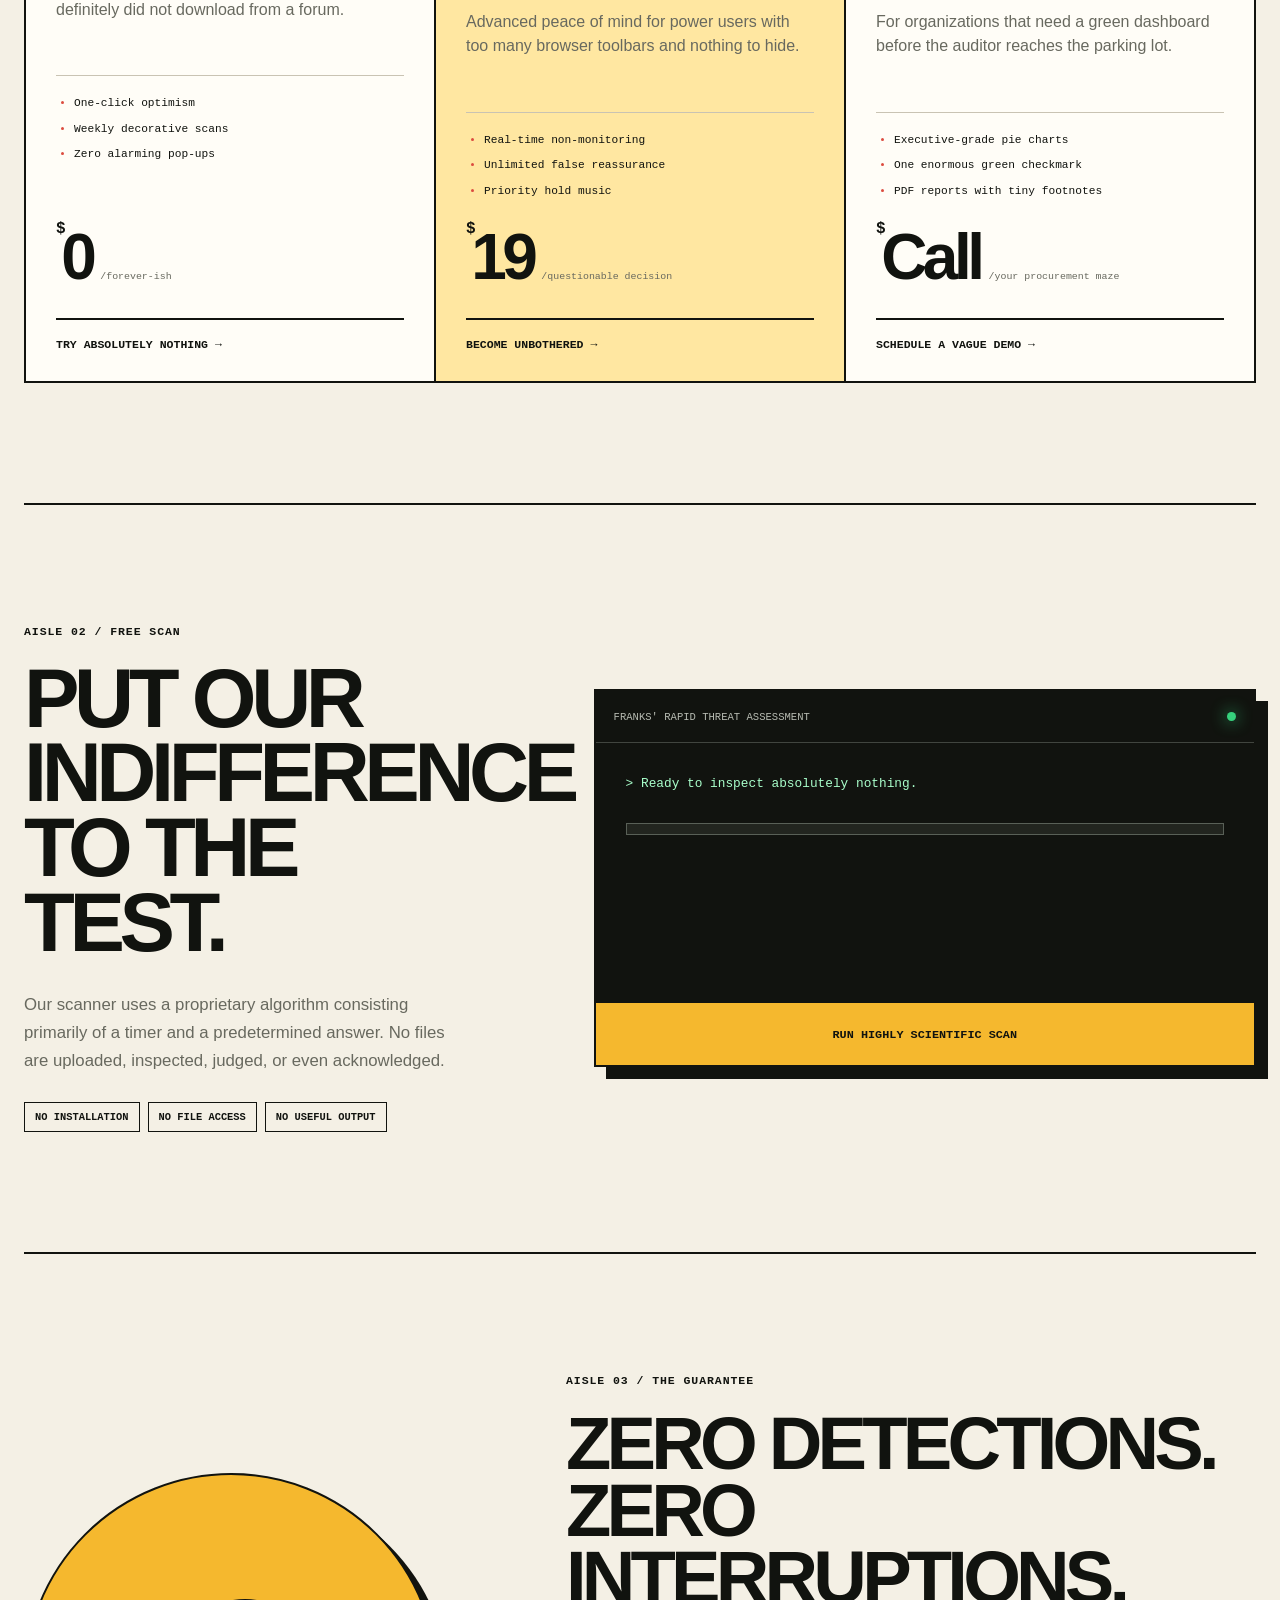
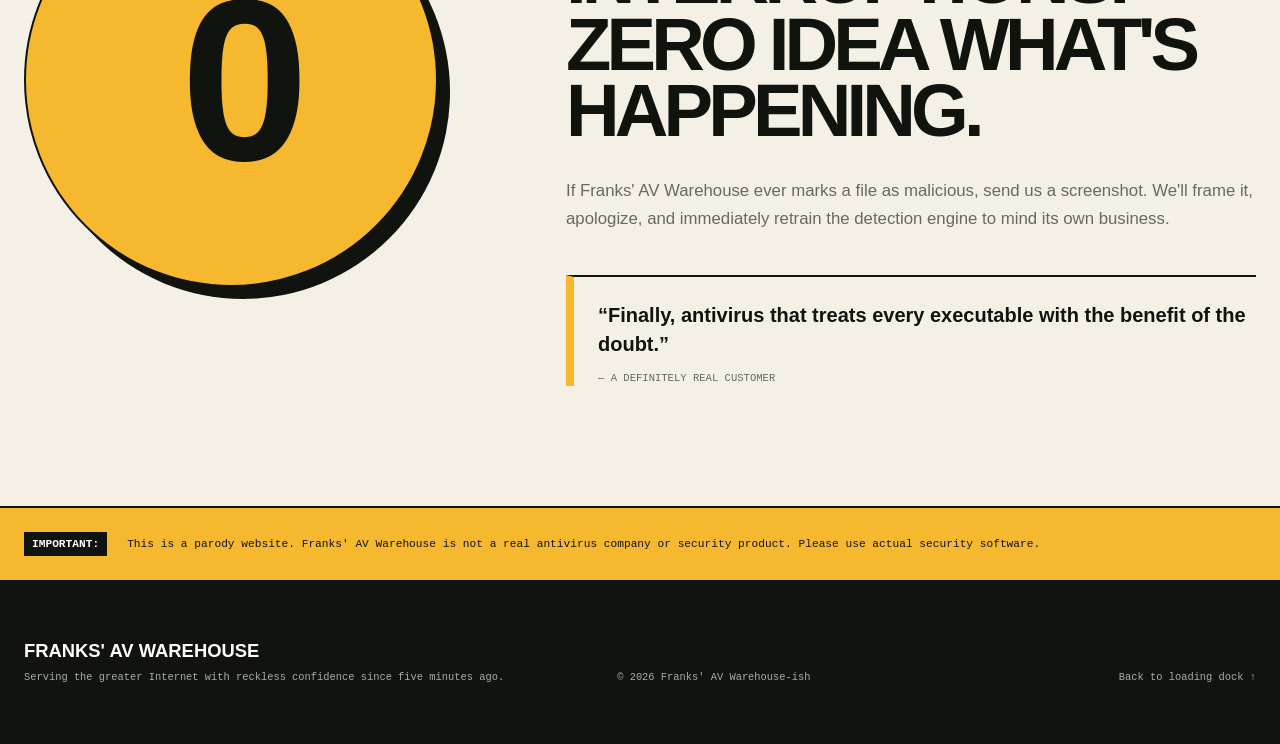
==== commit 6c8dbbdf: "Temporarily replace resume site with AV parody" ====
--- a/index.html
+++ b/index.html
@@ -1,382 +1,231 @@
 <!doctype html>
-<html lang="en" data-theme="light">
+<html lang="en">
   <head>
     <meta charset="utf-8" />
     <meta name="viewport" content="width=device-width, initial-scale=1" />
     <meta
       name="description"
-      content="Matthew Franks is a cybersecurity product support and escalation engineering leader with 11+ years at Cisco and 20 years of military service and cyber leadership."
+      content="Franks' AV Warehouse: antivirus confidence without all the detecting. A parody website."
     />
-    <meta name="theme-color" content="#f4f0e8" />
-    <meta property="og:title" content="Matthew Franks | Cybersecurity Product Support Leader" />
-    <meta
-      property="og:description"
-      content="Technical team leadership, critical escalation management, support operations, practical AI, and military service."
-    />
+    <meta name="theme-color" content="#f5b82e" />
+    <meta property="og:title" content="Franks' AV Warehouse" />
+    <meta property="og:description" content="We don't mark anything malicious!" />
     <meta property="og:type" content="website" />
     <meta property="og:url" content="https://matthew-franks.com/" />
     <link rel="canonical" href="https://matthew-franks.com/" />
     <link rel="icon" href="assets/favicon.svg" type="image/svg+xml" />
     <link rel="stylesheet" href="styles.css" />
     <script src="app.js" defer></script>
-    <script type="application/ld+json">
-      {
-        "@context": "https://schema.org",
-        "@type": "Person",
-        "name": "Matthew Franks",
-        "url": "https://matthew-franks.com/",
-        "jobTitle": "Cybersecurity Product Support and Escalation Engineering Leader",
-        "email": "mailto:matthew.franks@protonmail.com",
-        "address": {
-          "@type": "PostalAddress",
-          "addressLocality": "Clayton",
-          "addressRegion": "NC",
-          "addressCountry": "US"
-        },
-        "sameAs": ["https://www.linkedin.com/in/matthewfranks"]
-      }
-    </script>
-    <title>Matthew Franks | Cybersecurity Product Support Leader</title>
+    <title>Franks' AV Warehouse | Suspiciously Reassuring Antivirus</title>
   </head>
   <body>
     <a class="skip-link" href="#main">Skip to content</a>
-    <header class="site-header" data-header>
-      <a class="brand" href="#top" aria-label="Matthew Franks, home">
-        <span class="brand-mark" aria-hidden="true">MF</span>
-        <span class="brand-name">Matthew Franks</span>
+
+    <header class="site-header">
+      <a class="brand" href="#top" aria-label="Franks' AV Warehouse, home">
+        <span class="brand-mark" aria-hidden="true">F/AV</span>
+        <span class="brand-copy">
+          <strong>Franks' AV Warehouse</strong>
+          <small>Bulk confidence. Wholesale protection-ish.</small>
+        </span>
       </a>
 
       <nav class="desktop-nav" aria-label="Primary navigation">
-        <a href="#about">About</a>
-        <a href="#experience">Experience</a>
-        <a href="#work">Selected work</a>
-        <a href="#contact">Contact</a>
+        <a href="#inventory">Inventory</a>
+        <a href="#scanner">Free scan</a>
+        <a href="#guarantee">Our guarantee</a>
       </nav>
 
-      <div class="header-actions">
-        <button class="icon-button" type="button" data-theme-toggle aria-label="Switch to dark theme">
-          <svg class="sun-icon" viewBox="0 0 24 24" aria-hidden="true">
-            <circle cx="12" cy="12" r="3.5"></circle>
-            <path d="M12 2v2M12 20v2M4.93 4.93l1.42 1.42M17.65 17.65l1.42 1.42M2 12h2M20 12h2M4.93 19.07l1.42-1.42M17.65 6.35l1.42-1.42"></path>
-          </svg>
-          <svg class="moon-icon" viewBox="0 0 24 24" aria-hidden="true">
-            <path d="M20.5 15.7A8.5 8.5 0 0 1 8.3 3.5a8.5 8.5 0 1 0 12.2 12.2Z"></path>
-          </svg>
-        </button>
-        <button class="menu-button" type="button" data-menu-toggle aria-expanded="false" aria-controls="mobile-nav">
-          <span></span><span></span>
-          <span class="sr-only">Open menu</span>
-        </button>
-      </div>
+      <button class="menu-button" type="button" data-menu-toggle aria-expanded="false" aria-controls="mobile-nav">
+        <span></span><span></span>
+        <span class="sr-only">Open menu</span>
+      </button>
 
       <nav class="mobile-nav" id="mobile-nav" data-mobile-nav aria-label="Mobile navigation">
-        <a href="#about">About</a>
-        <a href="#experience">Experience</a>
-        <a href="#work">Selected work</a>
-        <a href="#contact">Contact</a>
+        <a href="#inventory">Inventory</a>
+        <a href="#scanner">Free scan</a>
+        <a href="#guarantee">Our guarantee</a>
       </nav>
     </header>
 
     <main id="main">
       <section class="hero" id="top" aria-labelledby="hero-title">
-        <div class="hero-copy reveal">
-          <p class="eyebrow"><span></span> Product support leader · escalation manager · retired Army CW3</p>
-          <h1 id="hero-title">The difference between chaos and success is <em>clear communication.</em></h1>
+        <div class="hero-copy">
+          <p class="eyebrow"><span>Warehouse direct</span> Antivirus, probably</p>
+          <h1 id="hero-title">We don't mark anything <em>malicious!</em></h1>
           <p class="hero-intro">
-            I’m Matthew Franks, a cybersecurity product support and escalation engineering leader with 11+ years at
-            Cisco. I lead Tier 3 support, guide critical customer escalations, coach engineers, and build clearer,
-            more repeatable support operations. Twenty years of military service shaped how I lead: stay calm,
-            communicate clearly, develop people, and own the outcome.
+            Stop letting antivirus software ruin a perfectly good download. Our patented Zero-Detection Engine™
+            delivers the result you wanted before the scan even starts.
           </p>
           <div class="hero-actions">
-            <a class="button button-primary" href="#experience">Explore my experience</a>
-            <a class="button button-secondary" href="assets/Matthew-Franks-Resume.pdf" download>
-              Download résumé
-              <svg viewBox="0 0 24 24" aria-hidden="true"><path d="M12 3v12m0 0 5-5m-5 5-5-5M5 21h14"></path></svg>
-            </a>
-          </div>
-        </div>
-
-      </section>
-
-      <section class="section about" id="about" aria-labelledby="about-title">
-        <div class="section-heading reveal">
-          <p class="section-number">01 / Leadership</p>
-          <h2 id="about-title">Lead clearly.<br />Develop people.<br />Improve the system.</h2>
-        </div>
-        <div class="about-content">
-          <p class="lead reveal">
-            My leadership style is hands-on and outcome-focused: create clarity in complex situations, help engineers
-            grow through difficult work, and turn lessons from escalations into stronger processes, guidance, and tools.
+            <a class="button button-primary" href="#scanner">Scan something harmless</a>
+            <a class="button button-secondary" href="#inventory">Shop the warehouse</a>
+          </div>
+          <p class="fine-print">* Results guaranteed to be reassuring. Accuracy sold separately.</p>
+        </div>
+
+        <div class="hero-visual" aria-label="A fake antivirus scan showing zero threats">
+          <div class="warehouse-label">
+            <span>LOT 000</span>
+            <span>INSPECTED-ISH</span>
+          </div>
+          <div class="scanner-window">
+            <div class="window-bar">
+              <div class="window-dots" aria-hidden="true"><span></span><span></span><span></span></div>
+              <span>FRANKS_AV.EXE</span>
+              <span>v0.0.0</span>
+            </div>
+            <div class="scanner-body">
+              <div class="status-orbit" aria-hidden="true">
+                <span class="status-shield">✓</span>
+              </div>
+              <p class="status-label">Warehouse status</p>
+              <p class="status-value">EVERYTHING'S FINE</p>
+              <div class="status-row">
+                <span>Files thoughtfully ignored</span>
+                <strong>42,069</strong>
+              </div>
+              <div class="status-row">
+                <span>Threats detected</span>
+                <strong>0</strong>
+              </div>
+              <div class="status-row">
+                <span>Questions asked</span>
+                <strong>0</strong>
+              </div>
+            </div>
+          </div>
+          <div class="stamp" aria-hidden="true">TRUST US</div>
+        </div>
+      </section>
+
+      <section class="ticker" aria-label="Company highlights">
+        <div>
+          <span>0 threats detected</span>
+          <span>100% files approved</span>
+          <span>30-day no-questions-because-we-didn't-look guarantee</span>
+          <span>0 threats detected</span>
+          <span>100% files approved</span>
+        </div>
+      </section>
+
+      <section class="section inventory" id="inventory" aria-labelledby="inventory-title">
+        <div class="section-heading">
+          <p class="section-kicker">Aisle 01 / Inventory</p>
+          <h2 id="inventory-title">Protection for every level of denial.</h2>
+          <p>Every plan includes our industry-leading promise to never inconvenience you with bad news.</p>
+        </div>
+
+        <div class="product-grid">
+          <article class="product-card">
+            <div class="product-code">SKU: NAH-001</div>
+            <p class="product-tier">Home Basic</p>
+            <h3>AV Pallet</h3>
+            <p>Perfect for one computer and the one folder you definitely did not download from a forum.</p>
+            <ul>
+              <li>One-click optimism</li>
+              <li>Weekly decorative scans</li>
+              <li>Zero alarming pop-ups</li>
+            </ul>
+            <p class="price"><span>$</span>0<small>/forever-ish</small></p>
+            <a href="#scanner" class="product-link">Try absolutely nothing →</a>
+          </article>
+
+          <article class="product-card product-card-featured">
+            <div class="featured-label">Most trusted by people who don't read dialogs</div>
+            <div class="product-code">SKU: NOPE-404</div>
+            <p class="product-tier">Professional</p>
+            <h3>Threat Blindfold Pro</h3>
+            <p>Advanced peace of mind for power users with too many browser toolbars and nothing to hide.</p>
+            <ul>
+              <li>Real-time non-monitoring</li>
+              <li>Unlimited false reassurance</li>
+              <li>Priority hold music</li>
+            </ul>
+            <p class="price"><span>$</span>19<small>/questionable decision</small></p>
+            <a href="#scanner" class="product-link">Become unbothered →</a>
+          </article>
+
+          <article class="product-card">
+            <div class="product-code">SKU: YOLO-9000</div>
+            <p class="product-tier">Enterprise</p>
+            <h3>Compliance Theater</h3>
+            <p>For organizations that need a green dashboard before the auditor reaches the parking lot.</p>
+            <ul>
+              <li>Executive-grade pie charts</li>
+              <li>One enormous green checkmark</li>
+              <li>PDF reports with tiny footnotes</li>
+            </ul>
+            <p class="price"><span>$</span>Call<small>/your procurement maze</small></p>
+            <a href="#scanner" class="product-link">Schedule a vague demo →</a>
+          </article>
+        </div>
+      </section>
+
+      <section class="section scan-section" id="scanner" aria-labelledby="scanner-title">
+        <div class="scan-copy">
+          <p class="section-kicker">Aisle 02 / Free scan</p>
+          <h2 id="scanner-title">Put our indifference to the test.</h2>
+          <p>
+            Our scanner uses a proprietary algorithm consisting primarily of a timer and a predetermined answer.
+            No files are uploaded, inspected, judged, or even acknowledged.
           </p>
-          <div class="strength-grid">
-            <article class="strength-card reveal">
-              <span class="card-number">01</span>
-              <h3>Technical team leadership</h3>
-              <p>I lead and mentor escalation engineers across multi-product security environments, pairing technical depth with accountability and knowledge sharing.</p>
-            </article>
-            <article class="strength-card reveal">
-              <span class="card-number">02</span>
-              <h3>Escalation ownership</h3>
-              <p>I coordinate customers, frontline support, and Engineering through high-impact investigations, defect validation, and resolution.</p>
-            </article>
-            <article class="strength-card reveal">
-              <span class="card-number">03</span>
-              <h3>Operational improvement</h3>
-              <p>I build Python- and API-driven workflows for case triage, reporting, operational visibility, and repeatable troubleshooting.</p>
-            </article>
-            <article class="strength-card reveal">
-              <span class="card-number">04</span>
-              <h3>Military leadership</h3>
-              <p>I retired as a U.S. Army Chief Warrant Officer III after leading cyber operations, training, qualification, and technical standards.</p>
-            </article>
-          </div>
-        </div>
-      </section>
-
-      <section class="ai-band" aria-labelledby="ai-title">
-        <div class="ai-signal reveal" aria-hidden="true">
-          <span></span><span></span><span></span><span></span><span></span><span></span><span></span>
-        </div>
-        <div class="ai-copy reveal">
-          <p class="section-number">Applied AI</p>
-          <h2 id="ai-title">AI is a force multiplier.<br />Judgment is the control plane.</h2>
+          <div class="scan-badges" aria-label="Fake scanner features">
+            <span>No installation</span>
+            <span>No file access</span>
+            <span>No useful output</span>
+          </div>
+        </div>
+
+        <div class="scan-console" data-scan-console>
+          <div class="console-header">
+            <span>FRANKS' RAPID THREAT ASSESSMENT</span>
+            <span class="console-light" aria-hidden="true"></span>
+          </div>
+          <div class="console-screen" aria-live="polite">
+            <p data-scan-line>&gt; Ready to inspect absolutely nothing.</p>
+            <div class="progress-track" aria-hidden="true"><span data-scan-progress></span></div>
+            <div class="scan-result" data-scan-result hidden>
+              <span class="result-icon">✓</span>
+              <div>
+                <strong>ALL CLEAR!</strong>
+                <p>We didn't look, but confidence is high.</p>
+              </div>
+            </div>
+          </div>
+          <button class="scan-button" type="button" data-scan-button>Run highly scientific scan</button>
+        </div>
+      </section>
+
+      <section class="section guarantee" id="guarantee" aria-labelledby="guarantee-title">
+        <div class="guarantee-mark" aria-hidden="true">0</div>
+        <div class="guarantee-copy">
+          <p class="section-kicker">Aisle 03 / The guarantee</p>
+          <h2 id="guarantee-title">Zero detections.<br />Zero interruptions.<br />Zero idea what's happening.</h2>
           <p>
-            I use AI and automation to improve research, synthesis, case triage, reporting, and knowledge access,
-            pairing machine speed with verification, security, and accountable human judgment.
+            If Franks' AV Warehouse ever marks a file as malicious, send us a screenshot. We'll frame it, apologize,
+            and immediately retrain the detection engine to mind its own business.
           </p>
-        </div>
-      </section>
-
-      <section class="section experience" id="experience" aria-labelledby="experience-title">
-        <div class="section-heading reveal">
-          <p class="section-number">02 / Experience</p>
-          <h2 id="experience-title">Technical leadership built from the front line.</h2>
-        </div>
-        <div class="timeline">
-          <article class="timeline-item reveal">
-            <div class="timeline-meta">
-              <p>May 2026 — Present</p>
-              <span>Cisco · Also Nov 2024 — Oct 2025</span>
-            </div>
-            <div class="timeline-body">
-              <h3>Technical Leader, Escalations</h3>
-              <p>
-                Lead complex XDR and Secure Endpoint escalations, coordinating customers, frontline TAC, and
-                Engineering through difficult investigations. Reproduce defects, translate customer evidence into
-                actionable findings, mentor escalation engineers, and build workflows for case triage, reporting, and
-                operational visibility.
-              </p>
-              <ul class="tag-list" aria-label="Technical Leader focus areas">
-                <li>Critical escalations</li><li>Engineer mentoring</li><li>Defect reproduction</li><li>Operational reporting</li>
-              </ul>
-            </div>
-          </article>
-
-          <article class="timeline-item reveal">
-            <div class="timeline-meta">
-              <p>Nov 2025 — May 2026</p>
-              <span>Cisco · Remote</span>
-            </div>
-            <div class="timeline-body">
-              <h3>Leader, Software Engineering · People Manager</h3>
-              <p>
-                Led a Tier 3 escalation engineering team supporting Cisco Security Cloud Control, XDR, Secure Endpoint,
-                Orbital, Endpoint Visibility Module, and Secure Malware Analytics. Coached engineers on investigations
-                and customer communication while driving consistent case handling, knowledge sharing, accountability,
-                and cross-functional resolution with frontline support and Engineering.
-              </p>
-              <ul class="tag-list" aria-label="Software Engineering Leader focus areas">
-                <li>People management</li><li>Engineer coaching</li><li>Tier 3 support</li><li>Escalation management</li>
-              </ul>
-            </div>
-          </article>
-
-          <article class="timeline-item reveal">
-            <div class="timeline-meta">
-              <p>Jan 2015 — Nov 2024</p>
-              <span>Cisco · North Carolina / Remote</span>
-            </div>
-            <div class="timeline-body">
-              <h3>Product Support & Escalation Engineering</h3>
-              <p>
-                Progressed from Customer Support Engineer through Software Escalation Engineer IV, resolving complex
-                security issues across endpoint, network, cloud, web, email, malware analysis, threat intelligence, and
-                Firepower IDS/IPS. Partnered with Development, Test, Documentation, and Product Management to reproduce
-                defects, improve supportability, and inform product decisions.
-              </p>
-              <ul class="tag-list" aria-label="Product support focus areas">
-                <li>Root-cause analysis</li><li>Enterprise troubleshooting</li><li>Product partnership</li><li>Quality engineering</li>
-              </ul>
-            </div>
-          </article>
-
-          <article class="timeline-item reveal">
-            <div class="timeline-meta">
-              <p>May 2002 — Jul 2022</p>
-              <span>United States Army National Guard · Retired</span>
-            </div>
-            <div class="timeline-body">
-              <h3>Cyber Operations Technician · Chief Warrant Officer III</h3>
-              <p>
-                Led a Cyber Operations and Signals Intelligence section, coordinating training, language qualifications,
-                and occupational certifications. Advised Command on cyberspace operations and cyber assets; trained,
-                mentored, and evaluated personnel; and developed technical SOPs, policies, and qualification standards.
-              </p>
-              <ul class="tag-list" aria-label="Military leadership focus areas">
-                <li>Cyber operations</li><li>Personnel development</li><li>Training programs</li><li>Standards & policy</li>
-              </ul>
-            </div>
-          </article>
-
-        </div>
-      </section>
-
-      <section class="section work" id="work" aria-labelledby="work-title">
-        <div class="section-heading reveal">
-          <p class="section-number">03 / Selected work</p>
-          <h2 id="work-title">Make expertise repeatable.</h2>
-          <p class="section-intro">Examples of turning recurring support friction into reusable tooling and guidance that help teams investigate consistently. Many other projects cannot be shared externally due to customer data sensitivity.</p>
-        </div>
-        <div class="work-grid">
-          <a
-            class="work-card work-card-featured reveal"
-            href="https://github.com/mafranks/CSE_Health_Checker"
-            target="_blank"
-            rel="noreferrer"
-          >
-            <div class="work-card-top">
-              <span class="work-type">Diagnostic tooling</span>
-              <svg viewBox="0 0 24 24" aria-hidden="true"><path d="M5 19 19 5M8 5h11v11"></path></svg>
-            </div>
-            <h3>Windows Health Checker</h3>
-            <p>Created and maintain a host-level diagnostic tool to surface actionable insights and help prevent unnecessary technical-assistance cases.</p>
-            <span class="work-tech">Supportability · Diagnostics · View project ↗</span>
-          </a>
-
-          <a
-            class="work-card reveal"
-            href="https://github.com/CiscoSecurity/amp-05-windows-tune"
-            target="_blank"
-            rel="noreferrer"
-          >
-            <div class="work-card-top">
-              <span class="work-type">Performance tooling</span>
-              <svg viewBox="0 0 24 24" aria-hidden="true"><path d="M5 19 19 5M8 5h11v11"></path></svg>
-            </div>
-            <h3>Windows Tuning Tool</h3>
-            <p>Built a Python tool that surfaces top file and process scans to guide Secure Endpoint connector performance tuning.</p>
-            <span class="work-tech">Python · Analysis · View project ↗</span>
-          </a>
-
-          <article class="work-card work-card-static reveal">
-            <div class="work-card-top">
-              <span class="work-type">Technical guidance</span>
-            </div>
-            <h3>Documentation that resolves</h3>
-            <p>Published internal guidance, documentation, processes, and presentations for configuration, troubleshooting, and customer guidance for a variety of Cisco products.</p>
-            <span class="work-tech">Configuration · Troubleshooting · Customer guidance</span>
-          </article>
-        </div>
-      </section>
-
-      <section class="section credentials" aria-labelledby="credentials-title">
-        <div class="section-heading reveal">
-          <p class="section-number">04 / Foundation</p>
-          <h2 id="credentials-title">Technical depth, broadened by service and study.</h2>
-        </div>
-        <div class="credential-list">
-          <a
-            class="credential credential-link reveal"
-            href="https://www.credly.com/badges/99fcb1b1-d630-49a5-93c2-310d454e0733/linked_in_profile"
-            target="_blank"
-            rel="noreferrer"
-          >
-            <span>Certification</span>
-            <div>
-              <h3>Splunk Core Certified User</h3>
-              <p>Splunk · Issued July 2026 · Valid through July 2029</p>
-            </div>
-            <p class="credential-year">2026</p>
-          </a>
-          <a
-            class="credential credential-link reveal"
-            href="https://www.credly.com/badges/4f5cfa66-0d8d-4920-82dc-45a0ebe1dcce/linked_in_profile"
-            target="_blank"
-            rel="noreferrer"
-          >
-            <span>Certification</span>
-            <div>
-              <h3>Cisco Certified DevNet Specialist</h3>
-              <p>Security Automation and Programmability · Active until 2028</p>
-            </div>
-            <p class="credential-year">2020</p>
-          </a>
-          <a
-            class="credential credential-link reveal"
-            href="https://www.credly.com/badges/6548aad6-54a6-44ff-acab-68859383d7c9/linked_in_profile"
-            target="_blank"
-            rel="noreferrer"
-          >
-            <span>Certification</span>
-            <div>
-              <h3>CCNA Automation</h3>
-              <p>Cisco · Active until 2028</p>
-            </div>
-            <p class="credential-year">2020</p>
-          </a>
-          <article class="credential reveal">
-            <span>Certification</span>
-            <div>
-              <h3>CCNA Routing & Switching</h3>
-              <p>Cisco · Expired</p>
-            </div>
-            <p class="credential-year">2015</p>
-          </article>
-          <article class="credential reveal">
-            <span>Education</span>
-            <div>
-              <h3>B.S. Business Administration & Management</h3>
-              <p>Fayetteville State University · Magna Cum Laude · 4.0 GPA</p>
-            </div>
-            <p class="credential-year">2013</p>
-          </article>
-          <article class="credential reveal">
-            <span>Education</span>
-            <div>
-              <h3>A.A. Modern Standard Arabic</h3>
-              <p>Defense Language Institute</p>
-            </div>
-            <p class="credential-year">2009</p>
-          </article>
-        </div>
-      </section>
-
-      <section class="contact" id="contact" aria-labelledby="contact-title">
-        <div class="contact-copy reveal">
-          <p class="section-number">05 / Contact</p>
-          <h2 id="contact-title">Have a difficult problem worth solving?</h2>
-          <p>I’m interested in leadership opportunities where technical depth, customer advocacy, team development, and operational improvement come together.</p>
-        </div>
-        <div class="contact-actions reveal">
-          <a class="contact-link" href="mailto:matthew.franks@protonmail.com">
-            <span>Email</span>
-            <strong>matthew.franks@protonmail.com</strong>
-            <svg viewBox="0 0 24 24" aria-hidden="true"><path d="M5 19 19 5M8 5h11v11"></path></svg>
-          </a>
-          <a class="contact-link" href="https://www.linkedin.com/in/matthewfranks" target="_blank" rel="noreferrer">
-            <span>LinkedIn</span>
-            <strong>/in/matthewfranks</strong>
-            <svg viewBox="0 0 24 24" aria-hidden="true"><path d="M5 19 19 5M8 5h11v11"></path></svg>
-          </a>
-        </div>
+          <blockquote>
+            “Finally, antivirus that treats every executable with the benefit of the doubt.”
+            <cite>— A definitely real customer</cite>
+          </blockquote>
+        </div>
+      </section>
+
+      <section class="warning-strip" aria-label="Important parody disclaimer">
+        <strong>Important:</strong>
+        <p>This is a parody website. Franks' AV Warehouse is not a real antivirus company or security product. Please use actual security software.</p>
       </section>
     </main>
 
     <footer class="site-footer">
-      <p>© <span data-year></span> Matthew Franks</p>
-      <p>Built with curiosity, discipline, and a healthy suspicion of buzzwords.</p>
-      <a href="#top">Back to top ↑</a>
+      <div>
+        <strong>Franks' AV Warehouse</strong>
+        <p>Serving the greater Internet with reckless confidence since five minutes ago.</p>
+      </div>
+      <p>© <span data-year></span> Franks' AV Warehouse-ish</p>
+      <a href="#top">Back to loading dock ↑</a>
     </footer>
   </body>
 </html>
--- a/styles.css
+++ b/styles.css
@@ -1,32 +1,17 @@
 :root {
-  color-scheme: light;
-  --bg: #f4f0e8;
-  --surface: #fbf8f1;
-  --ink: #18211f;
-  --muted: #606965;
-  --soft: #e5ded1;
-  --line: #cfc6b7;
-  --accent: #a8432c;
-  --accent-strong: #84331f;
-  --forest: #2f594d;
-  --shadow: 0 24px 70px rgba(33, 42, 38, 0.11);
-  --max: 1240px;
-  --serif: Iowan Old Style, Baskerville, "Times New Roman", serif;
-  --sans: "Avenir Next", Avenir, "Segoe UI", Helvetica, Arial, sans-serif;
-}
-
-[data-theme="dark"] {
-  color-scheme: dark;
-  --bg: #14201d;
-  --surface: #1b2925;
-  --ink: #f1eadc;
-  --muted: #adb8b1;
-  --soft: #243630;
-  --line: #3a4c46;
-  --accent: #e17a5f;
-  --accent-strong: #f08c70;
-  --forest: #b9d6ca;
-  --shadow: 0 24px 70px rgba(0, 0, 0, 0.32);
+  --yellow: #f5b82e;
+  --yellow-soft: #ffe7a1;
+  --ink: #11130f;
+  --paper: #f4f0e5;
+  --white: #fffdf7;
+  --muted: #68695f;
+  --line: #c9c3b3;
+  --green: #36d07c;
+  --red: #dc4b3f;
+  --shadow: 12px 12px 0 var(--ink);
+  --max-width: 1240px;
+  --sans: "Arial Narrow", "Avenir Next Condensed", "Roboto Condensed", Arial, sans-serif;
+  --mono: "SFMono-Regular", Consolas, "Liberation Mono", monospace;
 }
 
 *,
@@ -37,12 +22,13 @@
 
 html {
   scroll-behavior: smooth;
-  scroll-padding-top: 100px;
+  scroll-padding-top: 96px;
 }
 
 body {
   margin: 0;
-  background: var(--bg);
+  overflow-x: hidden;
+  background: var(--paper);
   color: var(--ink);
   font-family: var(--sans);
   -webkit-font-smoothing: antialiased;
@@ -52,11 +38,11 @@
   position: fixed;
   inset: 0;
   z-index: -1;
-  background-image: radial-gradient(circle at 1px 1px, color-mix(in srgb, var(--ink) 8%, transparent) 1px, transparent 0);
-  background-size: 24px 24px;
+  background-image: linear-gradient(rgba(17, 19, 15, 0.035) 1px, transparent 1px),
+    linear-gradient(90deg, rgba(17, 19, 15, 0.035) 1px, transparent 1px);
+  background-size: 28px 28px;
   content: "";
   pointer-events: none;
-  opacity: 0.18;
 }
 
 a {
@@ -74,707 +60,8 @@
   font: inherit;
 }
 
-svg {
-  fill: none;
-  stroke: currentColor;
-  stroke-linecap: round;
-  stroke-linejoin: round;
-  stroke-width: 1.7;
-}
-
-::selection {
-  background: var(--accent);
-  color: #fffaf2;
-}
-
-.skip-link {
-  position: fixed;
-  top: 1rem;
-  left: 1rem;
-  z-index: 100;
-  padding: 0.8rem 1rem;
-  background: var(--ink);
-  color: var(--bg);
-  transform: translateY(-160%);
-}
-
-.skip-link:focus {
-  transform: translateY(0);
-}
-
-.site-header {
-  position: sticky;
-  top: 0;
-  z-index: 50;
-  display: grid;
-  grid-template-columns: 1fr auto 1fr;
-  align-items: center;
-  width: 100%;
-  max-width: calc(var(--max) + 80px);
-  margin: 0 auto;
-  padding: 1.3rem 40px;
-  border-bottom: 1px solid transparent;
-  background: color-mix(in srgb, var(--bg) 88%, transparent);
-  backdrop-filter: blur(16px);
-  transition: border-color 180ms ease, padding 180ms ease;
-}
-
-.site-header.is-scrolled {
-  border-color: var(--line);
-  padding-top: 0.9rem;
-  padding-bottom: 0.9rem;
-}
-
-.brand {
-  display: inline-flex;
-  align-items: center;
-  width: fit-content;
-  gap: 0.75rem;
-  font-size: 0.86rem;
-  font-weight: 650;
-  letter-spacing: 0.02em;
-}
-
-.brand-mark {
-  display: grid;
-  width: 2.1rem;
-  height: 2.1rem;
-  place-items: center;
-  border: 1px solid var(--ink);
-  border-radius: 50%;
-  font-size: 0.65rem;
-  letter-spacing: 0.08em;
-}
-
-.desktop-nav {
-  display: flex;
-  align-items: center;
-  gap: 2rem;
-  font-size: 0.76rem;
-  font-weight: 600;
-  letter-spacing: 0.08em;
-  text-transform: uppercase;
-}
-
-.desktop-nav a,
-.site-footer a {
-  position: relative;
-}
-
-.desktop-nav a::after,
-.site-footer a::after {
-  position: absolute;
-  right: 0;
-  bottom: -0.35rem;
-  left: 0;
-  height: 1px;
-  background: var(--accent);
-  content: "";
-  transform: scaleX(0);
-  transform-origin: right;
-  transition: transform 180ms ease;
-}
-
-.desktop-nav a:hover::after,
-.desktop-nav a:focus-visible::after,
-.site-footer a:hover::after,
-.site-footer a:focus-visible::after {
-  transform: scaleX(1);
-  transform-origin: left;
-}
-
-.header-actions {
-  display: flex;
-  justify-content: flex-end;
-  gap: 0.6rem;
-}
-
-.icon-button,
-.menu-button {
-  display: grid;
-  width: 2.65rem;
-  height: 2.65rem;
-  padding: 0;
-  place-items: center;
-  border: 1px solid var(--line);
-  border-radius: 50%;
-  background: transparent;
-  cursor: pointer;
-  transition: background 160ms ease, border-color 160ms ease, transform 160ms ease;
-}
-
-.icon-button:hover,
-.menu-button:hover {
-  border-color: var(--ink);
-  background: var(--surface);
-  transform: translateY(-2px);
-}
-
-.icon-button svg {
-  width: 1.1rem;
-  height: 1.1rem;
-}
-
-.moon-icon,
-[data-theme="dark"] .sun-icon {
-  display: none;
-}
-
-[data-theme="dark"] .moon-icon {
-  display: block;
-}
-
-.menu-button,
-.mobile-nav {
-  display: none;
-}
-
-.hero,
-.section,
-.contact {
-  width: min(calc(100% - 80px), var(--max));
-  margin: 0 auto;
-}
-
-.hero {
-  position: relative;
-  min-height: calc(100vh - 80px);
-  padding: 7rem 0 8rem;
-  overflow: hidden;
-}
-
-.hero-copy {
-  max-width: 1040px;
-}
-
-.eyebrow,
-.section-number,
-.work-type {
-  margin: 0 0 1.25rem;
-  color: var(--accent);
-  font-size: 0.72rem;
-  font-weight: 700;
-  letter-spacing: 0.16em;
-  text-transform: uppercase;
-}
-
-.eyebrow {
-  display: flex;
-  align-items: center;
-  gap: 0.7rem;
-}
-
-.eyebrow span {
-  width: 2.4rem;
-  height: 1px;
-  background: currentColor;
-}
-
-h1,
-h2,
-h3,
-p {
-  margin-top: 0;
-}
-
-h1,
-h2 {
-  font-family: var(--serif);
-  font-weight: 500;
-  letter-spacing: -0.04em;
-}
-
-h1 {
-  max-width: 990px;
-  margin-bottom: 1.7rem;
-  font-size: clamp(4rem, 7.4vw, 7.2rem);
-  line-height: 0.9;
-}
-
-h1 em {
-  color: var(--accent);
-  font-weight: 400;
-}
-
-.hero-intro {
-  max-width: 900px;
-  margin-bottom: 2.3rem;
-  color: var(--muted);
-  font-size: clamp(1.04rem, 1.6vw, 1.25rem);
-  line-height: 1.68;
-}
-
-.hero-actions {
-  display: flex;
-  flex-wrap: wrap;
-  gap: 0.9rem;
-}
-
-.button {
-  display: inline-flex;
-  min-height: 3.3rem;
-  align-items: center;
-  justify-content: center;
-  gap: 0.6rem;
-  padding: 0.8rem 1.25rem;
-  border: 1px solid var(--ink);
-  border-radius: 999px;
-  font-size: 0.82rem;
-  font-weight: 700;
-  letter-spacing: 0.03em;
-  transition: transform 160ms ease, background 160ms ease, color 160ms ease;
-}
-
-.button svg {
-  width: 1rem;
-}
-
-.button:hover,
-.button:focus-visible {
-  transform: translateY(-3px);
-}
-
-.button-primary {
-  background: var(--ink);
-  color: var(--bg);
-}
-
-.button-primary:hover,
-.button-primary:focus-visible {
-  background: var(--accent);
-  border-color: var(--accent);
-  color: #fff8ee;
-}
-
-.button-secondary:hover,
-.button-secondary:focus-visible {
-  background: var(--surface);
-}
-
-.section {
-  display: grid;
-  grid-template-columns: 0.42fr 1fr;
-  gap: clamp(3rem, 8vw, 8rem);
-  padding: 9rem 0;
-  border-top: 1px solid var(--line);
-}
-
-.section-heading h2,
-.ai-copy h2,
-.contact h2 {
-  margin-bottom: 0;
-  font-size: clamp(2.8rem, 5vw, 5.2rem);
-  line-height: 1;
-}
-
-.about-content .lead {
-  max-width: 780px;
-  margin-bottom: 4rem;
-  font-family: var(--serif);
-  font-size: clamp(1.8rem, 3.4vw, 3.1rem);
-  line-height: 1.18;
-}
-
-.strength-grid {
-  display: grid;
-  grid-template-columns: 1fr 1fr;
-  border-top: 1px solid var(--line);
-  border-left: 1px solid var(--line);
-}
-
-.strength-card {
-  min-height: 260px;
-  padding: 1.8rem;
-  border-right: 1px solid var(--line);
-  border-bottom: 1px solid var(--line);
-  transition: background 180ms ease, transform 180ms ease;
-}
-
-.strength-card:hover {
-  background: var(--surface);
-  transform: translateY(-4px);
-}
-
-.card-number {
-  display: block;
-  margin-bottom: 3rem;
-  color: var(--accent);
-  font-family: var(--serif);
-  font-style: italic;
-}
-
-.strength-card h3,
-.timeline-body h3,
-.work-card h3,
-.credential h3 {
-  margin-bottom: 0.75rem;
-  font-family: var(--serif);
-  font-size: 1.55rem;
-  font-weight: 500;
-}
-
-.strength-card p,
-.timeline-body p,
-.work-card p,
-.credential p,
-.section-intro {
-  color: var(--muted);
-  line-height: 1.68;
-}
-
-.ai-band {
-  display: grid;
-  grid-template-columns: minmax(320px, 0.7fr) minmax(0, 1.2fr);
-  gap: clamp(3rem, 8vw, 8rem);
-  padding: 7rem max(40px, calc((100vw - var(--max)) / 2));
-  overflow: hidden;
-  background: var(--forest);
-  color: var(--bg);
-}
-
-[data-theme="dark"] .ai-band {
-  background: #a94f39;
-  color: #fff9ee;
-}
-
-.ai-band .section-number {
-  color: color-mix(in srgb, currentColor 72%, transparent);
-}
-
-.ai-copy p:last-child {
-  max-width: 720px;
-  margin: 2rem 0 0;
-  color: color-mix(in srgb, currentColor 80%, transparent);
-  font-size: 1.08rem;
-  line-height: 1.75;
-}
-
-.ai-signal {
-  display: flex;
-  min-height: 340px;
-  align-items: center;
-  justify-content: center;
-  gap: 0.7rem;
-}
-
-.ai-signal span {
-  width: clamp(1.2rem, 2.6vw, 2.5rem);
-  height: 40%;
-  border-radius: 999px;
-  background: currentColor;
-  opacity: 0.82;
-  transform-origin: center;
-  animation: signal 2.8s ease-in-out infinite;
-}
-
-.ai-signal span:nth-child(2),
-.ai-signal span:nth-child(6) { height: 64%; animation-delay: -0.25s; }
-.ai-signal span:nth-child(3),
-.ai-signal span:nth-child(5) { height: 88%; animation-delay: -0.5s; }
-.ai-signal span:nth-child(4) { height: 100%; animation-delay: -0.75s; }
-
-@keyframes signal {
-  0%, 100% { transform: scaleY(0.88); opacity: 0.64; }
-  50% { transform: scaleY(1); opacity: 0.92; }
-}
-
-.experience .section-heading {
-  position: sticky;
-  top: 120px;
-  align-self: start;
-}
-
-.experience {
-  padding-bottom: 2rem;
-}
-
-.timeline {
-  border-top: 1px solid var(--line);
-}
-
-.timeline-item {
-  display: grid;
-  grid-template-columns: 0.38fr 1fr;
-  gap: 2.2rem;
-  padding: 2.5rem 0;
-  border-bottom: 1px solid var(--line);
-}
-
-.timeline-item:last-child {
-  border-bottom: 0;
-}
-
-.timeline-meta p {
-  margin-bottom: 0.35rem;
-  color: var(--accent);
-  font-size: 0.78rem;
-  font-weight: 700;
-  letter-spacing: 0.06em;
-  text-transform: uppercase;
-}
-
-.timeline-meta span {
-  color: var(--muted);
-  font-size: 0.78rem;
-  line-height: 1.45;
-}
-
-.timeline-body h3 {
-  font-size: clamp(1.7rem, 3vw, 2.45rem);
-}
-
-.timeline-body p {
-  max-width: 740px;
-}
-
-.tag-list {
-  display: flex;
-  flex-wrap: wrap;
-  gap: 0.5rem;
-  margin: 1.5rem 0 0;
-  padding: 0;
-  list-style: none;
-}
-
-.tag-list li {
-  padding: 0.45rem 0.7rem;
-  border: 1px solid var(--line);
-  border-radius: 999px;
-  color: var(--muted);
-  font-size: 0.68rem;
-  font-weight: 650;
-  letter-spacing: 0.04em;
-}
-
-.work {
-  display: block;
-  padding-top: 3rem;
-}
-
-.work .section-heading {
-  display: grid;
-  grid-template-columns: 0.42fr 1fr;
-  column-gap: clamp(3rem, 8vw, 8rem);
-}
-
-.work .section-number {
-  grid-row: 1 / 3;
-}
-
-.section-intro {
-  max-width: 580px;
-  margin: 1.5rem 0 0;
-}
-
-.work-grid {
-  display: grid;
-  grid-template-columns: 1.18fr 1fr 1fr;
-  gap: 1rem;
-  margin-top: 5rem;
-}
-
-.work-card {
-  display: flex;
-  min-height: 420px;
-  flex-direction: column;
-  padding: 2rem;
-  border: 1px solid var(--line);
-  background: color-mix(in srgb, var(--surface) 70%, transparent);
-  transition: transform 180ms ease, box-shadow 180ms ease;
-}
-
-.work-card-static:hover {
-  box-shadow: none;
-  transform: none;
-}
-
-.work-card:hover {
-  box-shadow: var(--shadow);
-  transform: translateY(-7px);
-}
-
-.work-card-featured {
-  background: var(--accent);
-  color: #fff8ee;
-}
-
-.work-card-featured p,
-.work-card-featured .work-type,
-.work-card-featured .work-tech {
-  color: color-mix(in srgb, currentColor 78%, transparent);
-}
-
-.work-card-top {
-  display: flex;
-  align-items: flex-start;
-  justify-content: space-between;
-}
-
-.work-card-top svg {
-  width: 1.4rem;
-  transition: transform 180ms ease;
-}
-
-.work-card:hover .work-card-top svg {
-  transform: translate(3px, -3px);
-}
-
-.work-card h3 {
-  max-width: 300px;
-  margin-top: auto;
-  font-size: clamp(1.8rem, 3vw, 2.8rem);
-}
-
-.work-tech {
-  display: block;
-  margin-top: 1.4rem;
-  color: var(--muted);
-  font-size: 0.7rem;
-  font-weight: 700;
-  letter-spacing: 0.05em;
-  text-transform: uppercase;
-}
-
-.credential-list {
-  border-top: 1px solid var(--line);
-}
-
-.credentials {
-  padding-bottom: 2rem;
-}
-
-.credential {
-  display: grid;
-  grid-template-columns: 0.2fr 1fr auto;
-  align-items: start;
-  gap: 2rem;
-  padding: 1.8rem 0;
-  border-bottom: 1px solid var(--line);
-}
-
-.credential:last-child {
-  border-bottom: 0;
-}
-
-.credential-link {
-  transition: background 180ms ease, color 180ms ease;
-}
-
-.credential-link:hover,
-.credential-link:focus-visible {
-  background: var(--surface);
-}
-
-.credential-link .credential-year::after {
-  content: " ↗";
-}
-
-.credential > span,
-.credential-year {
-  color: var(--accent);
-  font-size: 0.68rem;
-  font-weight: 700;
-  letter-spacing: 0.08em;
-  text-transform: uppercase;
-}
-
-.credential h3 {
-  margin-bottom: 0.4rem;
-}
-
-.credential p {
-  margin-bottom: 0;
-}
-
-.contact {
-  display: grid;
-  grid-template-columns: 1fr 0.8fr;
-  gap: clamp(3rem, 8vw, 8rem);
-  padding: 3rem 0 8rem;
-  border-top: 1px solid var(--line);
-}
-
-.contact h2 {
-  max-width: 720px;
-  margin-bottom: 1.8rem;
-}
-
-.contact-copy > p:last-child {
-  max-width: 650px;
-  color: var(--muted);
-  font-size: 1.05rem;
-  line-height: 1.7;
-}
-
-.contact-actions {
-  display: flex;
-  flex-direction: column;
-  justify-content: flex-end;
-  border-top: 1px solid var(--line);
-}
-
-.contact-link {
-  display: grid;
-  grid-template-columns: 0.28fr 1fr auto;
-  align-items: center;
-  gap: 1rem;
-  padding: 1.5rem 0;
-  border-bottom: 1px solid var(--line);
-}
-
-.contact-link span {
-  color: var(--muted);
-  font-size: 0.7rem;
-  font-weight: 700;
-  letter-spacing: 0.08em;
-  text-transform: uppercase;
-}
-
-.contact-link strong {
-  overflow-wrap: anywhere;
-  font-family: var(--serif);
-  font-size: 1.15rem;
-  font-weight: 500;
-}
-
-.contact-link svg {
-  width: 1.2rem;
-  transition: color 160ms ease, transform 160ms ease;
-}
-
-.contact-link:hover svg {
-  color: var(--accent);
-  transform: translate(3px, -3px);
-}
-
-.site-footer {
-  display: grid;
-  grid-template-columns: 1fr auto 1fr;
-  width: min(calc(100% - 80px), var(--max));
-  margin: 0 auto;
-  padding: 2rem 0 3rem;
-  border-top: 1px solid var(--line);
-  color: var(--muted);
-  font-size: 0.7rem;
-}
-
-.site-footer p {
-  margin: 0;
-}
-
-.site-footer a {
-  justify-self: end;
-}
-
-.reveal {
-  opacity: 0;
-  transform: translateY(24px);
-  transition: opacity 700ms cubic-bezier(0.16, 1, 0.3, 1), transform 700ms cubic-bezier(0.16, 1, 0.3, 1);
-}
-
-.reveal.is-visible {
-  opacity: 1;
-  transform: none;
+[hidden] {
+  display: none !important;
 }
 
 .sr-only {
@@ -789,60 +76,953 @@
   border: 0;
 }
 
+.skip-link {
+  position: fixed;
+  top: 12px;
+  left: 12px;
+  z-index: 100;
+  padding: 12px 16px;
+  transform: translateY(-150%);
+  background: var(--ink);
+  color: var(--white);
+  font-family: var(--mono);
+  font-size: 0.8rem;
+}
+
+.skip-link:focus {
+  transform: translateY(0);
+}
+
 :focus-visible {
-  outline: 2px solid var(--accent);
+  outline: 3px solid var(--red);
   outline-offset: 4px;
 }
 
+.site-header {
+  position: sticky;
+  top: 0;
+  z-index: 20;
+  display: grid;
+  grid-template-columns: 1fr auto;
+  align-items: center;
+  min-height: 84px;
+  padding: 12px max(24px, calc((100vw - var(--max-width)) / 2));
+  border-bottom: 2px solid var(--ink);
+  background: color-mix(in srgb, var(--paper) 94%, transparent);
+  backdrop-filter: blur(14px);
+}
+
+.brand {
+  display: flex;
+  align-items: center;
+  gap: 14px;
+  width: fit-content;
+}
+
+.brand-mark {
+  display: grid;
+  width: 48px;
+  height: 48px;
+  place-items: center;
+  border: 2px solid var(--ink);
+  background: var(--yellow);
+  font-family: var(--mono);
+  font-size: 0.72rem;
+  font-weight: 900;
+  letter-spacing: -0.08em;
+  box-shadow: 4px 4px 0 var(--ink);
+}
+
+.brand-copy {
+  display: flex;
+  flex-direction: column;
+  gap: 1px;
+}
+
+.brand-copy strong {
+  font-size: 1rem;
+  letter-spacing: -0.02em;
+  text-transform: uppercase;
+}
+
+.brand-copy small {
+  color: var(--muted);
+  font-family: var(--mono);
+  font-size: 0.64rem;
+}
+
+.desktop-nav {
+  display: flex;
+  align-items: center;
+  gap: 34px;
+}
+
+.desktop-nav a {
+  position: relative;
+  font-family: var(--mono);
+  font-size: 0.73rem;
+  font-weight: 800;
+  letter-spacing: 0.05em;
+  text-transform: uppercase;
+}
+
+.desktop-nav a::after {
+  position: absolute;
+  right: 0;
+  bottom: -7px;
+  left: 0;
+  height: 3px;
+  transform: scaleX(0);
+  transform-origin: left;
+  background: var(--yellow);
+  content: "";
+  transition: transform 180ms ease;
+}
+
+.desktop-nav a:hover::after {
+  transform: scaleX(1);
+}
+
+.menu-button,
+.mobile-nav {
+  display: none;
+}
+
+.hero {
+  display: grid;
+  grid-template-columns: minmax(0, 1.05fr) minmax(420px, 0.95fr);
+  gap: clamp(48px, 8vw, 112px);
+  align-items: center;
+  width: min(calc(100% - 48px), var(--max-width));
+  min-height: calc(100vh - 84px);
+  margin: 0 auto;
+  padding: 80px 0 92px;
+}
+
+.eyebrow,
+.section-kicker {
+  margin: 0 0 24px;
+  font-family: var(--mono);
+  font-size: 0.72rem;
+  font-weight: 800;
+  letter-spacing: 0.08em;
+  text-transform: uppercase;
+}
+
+.eyebrow span {
+  display: inline-block;
+  padding: 6px 9px;
+  margin-right: 8px;
+  background: var(--yellow);
+}
+
+h1,
+h2,
+h3,
+p {
+  text-wrap: pretty;
+}
+
+h1,
+h2,
+h3 {
+  margin-top: 0;
+}
+
+h1 {
+  max-width: 760px;
+  margin-bottom: 28px;
+  font-size: clamp(4.1rem, 8.1vw, 7.4rem);
+  font-stretch: condensed;
+  font-weight: 900;
+  letter-spacing: -0.075em;
+  line-height: 0.84;
+  text-transform: uppercase;
+}
+
+h1 em {
+  position: relative;
+  z-index: 0;
+  display: inline-block;
+  font-style: normal;
+}
+
+h1 em::after {
+  position: absolute;
+  right: -0.04em;
+  bottom: -0.02em;
+  left: -0.01em;
+  z-index: -1;
+  height: 0.2em;
+  transform: rotate(-1deg);
+  background: var(--yellow);
+  content: "";
+}
+
+.hero-intro {
+  max-width: 690px;
+  margin: 0;
+  color: #45473f;
+  font-size: clamp(1.08rem, 1.5vw, 1.28rem);
+  line-height: 1.65;
+}
+
+.hero-actions {
+  display: flex;
+  flex-wrap: wrap;
+  gap: 14px;
+  margin-top: 34px;
+}
+
+.button {
+  display: inline-flex;
+  min-height: 52px;
+  align-items: center;
+  justify-content: center;
+  padding: 14px 20px;
+  border: 2px solid var(--ink);
+  font-family: var(--mono);
+  font-size: 0.76rem;
+  font-weight: 900;
+  text-transform: uppercase;
+  transition: transform 150ms ease, box-shadow 150ms ease;
+}
+
+.button:hover {
+  transform: translate(-3px, -3px);
+  box-shadow: 6px 6px 0 var(--ink);
+}
+
+.button-primary {
+  background: var(--ink);
+  color: var(--white);
+}
+
+.button-secondary {
+  background: transparent;
+}
+
+.fine-print {
+  margin: 18px 0 0;
+  color: var(--muted);
+  font-family: var(--mono);
+  font-size: 0.64rem;
+}
+
+.hero-visual {
+  position: relative;
+  min-width: 0;
+  padding: 34px 26px 42px;
+  border: 2px solid var(--ink);
+  background: var(--yellow);
+  box-shadow: var(--shadow);
+}
+
+.hero-visual::before,
+.hero-visual::after {
+  position: absolute;
+  width: 56px;
+  height: 14px;
+  background: var(--ink);
+  content: "";
+}
+
+.hero-visual::before {
+  top: -8px;
+  left: 28px;
+}
+
+.hero-visual::after {
+  right: 28px;
+  bottom: -8px;
+}
+
+.warehouse-label {
+  display: flex;
+  justify-content: space-between;
+  margin-bottom: 16px;
+  font-family: var(--mono);
+  font-size: 0.64rem;
+  font-weight: 900;
+  letter-spacing: 0.08em;
+}
+
+.scanner-window {
+  overflow: hidden;
+  border: 2px solid var(--ink);
+  background: var(--ink);
+  color: var(--white);
+}
+
+.window-bar {
+  display: grid;
+  grid-template-columns: 1fr auto 1fr;
+  align-items: center;
+  min-height: 44px;
+  padding: 0 13px;
+  border-bottom: 1px solid #42453e;
+  font-family: var(--mono);
+  font-size: 0.6rem;
+}
+
+.window-bar > :last-child {
+  justify-self: end;
+  color: #8d9188;
+}
+
+.window-dots {
+  display: flex;
+  gap: 5px;
+}
+
+.window-dots span {
+  width: 7px;
+  height: 7px;
+  border-radius: 50%;
+  background: #60645c;
+}
+
+.window-dots span:first-child {
+  background: var(--red);
+}
+
+.scanner-body {
+  padding: 32px 30px 28px;
+}
+
+.status-orbit {
+  display: grid;
+  width: 120px;
+  height: 120px;
+  margin: 0 auto 20px;
+  place-items: center;
+  border: 1px solid #5c6258;
+  border-radius: 50%;
+  background: radial-gradient(circle, rgba(54, 208, 124, 0.18), transparent 62%);
+  box-shadow: 0 0 0 13px rgba(54, 208, 124, 0.05), 0 0 60px rgba(54, 208, 124, 0.15);
+}
+
+.status-shield {
+  display: grid;
+  width: 66px;
+  height: 72px;
+  place-items: center;
+  border-radius: 12px 12px 32px 32px;
+  background: var(--green);
+  color: var(--ink);
+  font-family: var(--mono);
+  font-size: 2.2rem;
+  font-weight: 900;
+}
+
+.status-label,
+.status-value {
+  text-align: center;
+}
+
+.status-label {
+  margin: 0 0 4px;
+  color: #92968e;
+  font-family: var(--mono);
+  font-size: 0.62rem;
+  letter-spacing: 0.08em;
+  text-transform: uppercase;
+}
+
+.status-value {
+  margin: 0 0 28px;
+  color: var(--green);
+  font-family: var(--mono);
+  font-size: clamp(1.15rem, 2.2vw, 1.6rem);
+  font-weight: 900;
+}
+
+.status-row {
+  display: flex;
+  align-items: center;
+  justify-content: space-between;
+  gap: 20px;
+  padding: 11px 0;
+  border-top: 1px solid #373a35;
+  color: #b7bbb2;
+  font-family: var(--mono);
+  font-size: 0.66rem;
+}
+
+.status-row strong {
+  color: var(--white);
+}
+
+.stamp {
+  position: absolute;
+  right: -25px;
+  bottom: 34px;
+  padding: 8px 12px;
+  transform: rotate(-8deg);
+  border: 4px double var(--red);
+  color: var(--red);
+  font-family: var(--mono);
+  font-size: 0.9rem;
+  font-weight: 900;
+  letter-spacing: 0.08em;
+}
+
+.ticker {
+  overflow: hidden;
+  border-top: 2px solid var(--ink);
+  border-bottom: 2px solid var(--ink);
+  background: var(--ink);
+  color: var(--yellow);
+}
+
+.ticker div {
+  display: flex;
+  width: max-content;
+  animation: ticker 28s linear infinite;
+}
+
+.ticker span {
+  display: inline-flex;
+  align-items: center;
+  gap: 24px;
+  padding: 18px 34px;
+  font-family: var(--mono);
+  font-size: 0.74rem;
+  font-weight: 900;
+  letter-spacing: 0.04em;
+  text-transform: uppercase;
+}
+
+.ticker span::after {
+  color: var(--white);
+  content: "✦";
+}
+
+@keyframes ticker {
+  to {
+    transform: translateX(-50%);
+  }
+}
+
+.section {
+  width: min(calc(100% - 48px), var(--max-width));
+  margin: 0 auto;
+  padding: 120px 0;
+}
+
+.section-heading {
+  display: grid;
+  grid-template-columns: minmax(0, 1.1fr) minmax(280px, 0.55fr);
+  column-gap: 80px;
+  align-items: end;
+  margin-bottom: 58px;
+}
+
+.section-heading .section-kicker {
+  grid-column: 1 / -1;
+}
+
+.section h2 {
+  margin-bottom: 0;
+  font-size: clamp(3.3rem, 6.5vw, 6.2rem);
+  font-weight: 900;
+  letter-spacing: -0.065em;
+  line-height: 0.9;
+  text-transform: uppercase;
+}
+
+.section-heading > p:last-child,
+.scan-copy > p:not(.section-kicker),
+.guarantee-copy > p:not(.section-kicker) {
+  margin: 0;
+  color: var(--muted);
+  font-size: 1.05rem;
+  line-height: 1.65;
+}
+
+.product-grid {
+  display: grid;
+  grid-template-columns: repeat(3, minmax(0, 1fr));
+  border-top: 2px solid var(--ink);
+  border-left: 2px solid var(--ink);
+}
+
+.product-card {
+  position: relative;
+  display: flex;
+  min-height: 560px;
+  flex-direction: column;
+  padding: 34px 30px 30px;
+  border-right: 2px solid var(--ink);
+  border-bottom: 2px solid var(--ink);
+  background: var(--white);
+}
+
+.product-card-featured {
+  background: var(--yellow-soft);
+}
+
+.featured-label {
+  position: absolute;
+  top: 0;
+  right: 0;
+  left: 0;
+  padding: 8px 12px;
+  transform: translateY(-100%);
+  background: var(--ink);
+  color: var(--yellow);
+  font-family: var(--mono);
+  font-size: 0.62rem;
+  font-weight: 900;
+  text-align: center;
+  text-transform: uppercase;
+}
+
+.product-code,
+.product-tier {
+  font-family: var(--mono);
+  font-size: 0.67rem;
+  font-weight: 800;
+  letter-spacing: 0.06em;
+  text-transform: uppercase;
+}
+
+.product-code {
+  display: inline-flex;
+  width: fit-content;
+  padding: 5px 7px;
+  margin-bottom: 46px;
+  background: var(--ink);
+  color: var(--white);
+}
+
+.product-tier {
+  margin: 0 0 8px;
+  color: var(--red);
+}
+
+.product-card h3 {
+  margin-bottom: 18px;
+  font-size: clamp(2rem, 3vw, 3rem);
+  letter-spacing: -0.05em;
+  line-height: 0.95;
+  text-transform: uppercase;
+}
+
+.product-card > p:not(.product-tier, .price) {
+  min-height: 78px;
+  margin: 0;
+  color: var(--muted);
+  line-height: 1.55;
+}
+
+.product-card ul {
+  display: grid;
+  gap: 10px;
+  padding: 20px 0 20px 18px;
+  margin: 24px 0 0;
+  border-top: 1px solid var(--line);
+  font-family: var(--mono);
+  font-size: 0.7rem;
+  line-height: 1.4;
+}
+
+.product-card li::marker {
+  color: var(--red);
+}
+
+.price {
+  margin: auto 0 24px;
+  font-size: 4rem;
+  font-weight: 900;
+  letter-spacing: -0.07em;
+}
+
+.price span {
+  vertical-align: top;
+  font-family: var(--mono);
+  font-size: 1rem;
+}
+
+.price small {
+  margin-left: 8px;
+  color: var(--muted);
+  font-family: var(--mono);
+  font-size: 0.62rem;
+  font-weight: 500;
+  letter-spacing: 0;
+}
+
+.product-link {
+  padding-top: 18px;
+  border-top: 2px solid var(--ink);
+  font-family: var(--mono);
+  font-size: 0.72rem;
+  font-weight: 900;
+  text-transform: uppercase;
+}
+
+.product-link:hover {
+  color: var(--red);
+}
+
+.scan-section {
+  display: grid;
+  grid-template-columns: minmax(0, 0.8fr) minmax(480px, 1.2fr);
+  gap: clamp(60px, 10vw, 140px);
+  align-items: center;
+  border-top: 2px solid var(--ink);
+}
+
+.scan-copy h2 {
+  margin-bottom: 30px;
+}
+
+.scan-badges {
+  display: flex;
+  flex-wrap: wrap;
+  gap: 8px;
+  margin-top: 28px;
+}
+
+.scan-badges span {
+  padding: 8px 10px;
+  border: 1px solid var(--ink);
+  font-family: var(--mono);
+  font-size: 0.65rem;
+  font-weight: 800;
+  text-transform: uppercase;
+}
+
+.scan-console {
+  border: 2px solid var(--ink);
+  background: var(--ink);
+  box-shadow: var(--shadow);
+}
+
+.console-header {
+  display: flex;
+  min-height: 52px;
+  align-items: center;
+  justify-content: space-between;
+  padding: 0 18px;
+  border-bottom: 1px solid #41453f;
+  color: #b7bbb2;
+  font-family: var(--mono);
+  font-size: 0.66rem;
+}
+
+.console-light {
+  width: 9px;
+  height: 9px;
+  border-radius: 50%;
+  background: var(--green);
+  box-shadow: 0 0 16px var(--green);
+}
+
+.console-screen {
+  min-height: 260px;
+  padding: 30px;
+  color: #a9ffcb;
+  font-family: var(--mono);
+  font-size: 0.8rem;
+  line-height: 1.7;
+}
+
+.console-screen > p {
+  margin: 0 0 28px;
+}
+
+.progress-track {
+  height: 12px;
+  overflow: hidden;
+  border: 1px solid #596057;
+  background: #22251f;
+}
+
+.progress-track span {
+  display: block;
+  width: 0;
+  height: 100%;
+  background: var(--green);
+  transition: width 180ms linear;
+}
+
+.scan-result {
+  display: flex;
+  align-items: center;
+  gap: 18px;
+  margin-top: 28px;
+}
+
+.result-icon {
+  display: grid;
+  width: 56px;
+  height: 56px;
+  flex: 0 0 auto;
+  place-items: center;
+  border-radius: 50%;
+  background: var(--green);
+  color: var(--ink);
+  font-size: 1.8rem;
+  font-weight: 900;
+}
+
+.scan-result strong {
+  display: block;
+  color: var(--green);
+  font-size: 1.4rem;
+}
+
+.scan-result p {
+  margin: 3px 0 0;
+  color: #b7bbb2;
+}
+
+.scan-button {
+  width: 100%;
+  min-height: 62px;
+  border: 0;
+  border-top: 2px solid var(--yellow);
+  background: var(--yellow);
+  color: var(--ink);
+  font-family: var(--mono);
+  font-size: 0.74rem;
+  font-weight: 900;
+  text-transform: uppercase;
+  cursor: pointer;
+}
+
+.scan-button:hover:not(:disabled) {
+  background: var(--white);
+}
+
+.scan-button:disabled {
+  cursor: wait;
+  opacity: 0.7;
+}
+
+.guarantee {
+  display: grid;
+  grid-template-columns: minmax(300px, 0.75fr) minmax(0, 1.25fr);
+  gap: clamp(60px, 10vw, 130px);
+  align-items: center;
+  border-top: 2px solid var(--ink);
+}
+
+.guarantee-mark {
+  display: grid;
+  aspect-ratio: 1;
+  place-items: center;
+  border: 2px solid var(--ink);
+  border-radius: 50%;
+  background: var(--yellow);
+  font-size: clamp(9rem, 18vw, 16rem);
+  font-weight: 900;
+  letter-spacing: -0.12em;
+  line-height: 1;
+  box-shadow: var(--shadow);
+}
+
+.guarantee-copy h2 {
+  margin-bottom: 32px;
+  font-size: clamp(3rem, 5.8vw, 5.5rem);
+}
+
+blockquote {
+  padding: 24px 0 0 24px;
+  margin: 42px 0 0;
+  border-top: 2px solid var(--ink);
+  border-left: 8px solid var(--yellow);
+  font-size: 1.25rem;
+  font-weight: 700;
+  line-height: 1.45;
+}
+
+blockquote cite {
+  display: block;
+  margin-top: 12px;
+  color: var(--muted);
+  font-family: var(--mono);
+  font-size: 0.66rem;
+  font-style: normal;
+  font-weight: 500;
+  text-transform: uppercase;
+}
+
+.warning-strip {
+  display: grid;
+  grid-template-columns: auto 1fr;
+  gap: 20px;
+  align-items: center;
+  padding: 24px max(24px, calc((100vw - var(--max-width)) / 2));
+  border-top: 2px solid var(--ink);
+  border-bottom: 2px solid var(--ink);
+  background: var(--yellow);
+}
+
+.warning-strip strong {
+  padding: 6px 8px;
+  background: var(--ink);
+  color: var(--white);
+  font-family: var(--mono);
+  font-size: 0.7rem;
+  text-transform: uppercase;
+}
+
+.warning-strip p {
+  margin: 0;
+  font-family: var(--mono);
+  font-size: 0.7rem;
+  line-height: 1.5;
+}
+
+.site-footer {
+  display: grid;
+  grid-template-columns: 1.2fr 1fr auto;
+  gap: 44px;
+  align-items: end;
+  padding: 58px max(24px, calc((100vw - var(--max-width)) / 2));
+  background: var(--ink);
+  color: var(--white);
+}
+
+.site-footer strong {
+  font-size: 1.15rem;
+  text-transform: uppercase;
+}
+
+.site-footer p,
+.site-footer a {
+  margin: 8px 0 0;
+  color: #a9ada4;
+  font-family: var(--mono);
+  font-size: 0.65rem;
+  line-height: 1.5;
+}
+
+.site-footer a:hover {
+  color: var(--yellow);
+}
+
 @media (max-width: 980px) {
+  .hero {
+    grid-template-columns: 1fr;
+    min-height: auto;
+    padding-top: 74px;
+  }
+
+  .hero-copy {
+    max-width: 820px;
+  }
+
+  .hero-visual {
+    width: min(100%, 620px);
+  }
+
+  .section-heading {
+    grid-template-columns: 1fr;
+    row-gap: 28px;
+  }
+
+  .product-grid {
+    grid-template-columns: 1fr;
+    gap: 0;
+  }
+
+  .product-card {
+    min-height: 0;
+  }
+
+  .product-card > p:not(.product-tier, .price) {
+    min-height: 0;
+  }
+
+  .price {
+    margin-top: 40px;
+  }
+
+  .product-card-featured {
+    margin-top: 28px;
+  }
+
+  .scan-section,
+  .guarantee {
+    grid-template-columns: 1fr;
+  }
+
+  .scan-copy,
+  .guarantee-copy {
+    max-width: 780px;
+  }
+
+  .guarantee-mark {
+    width: min(72vw, 430px);
+  }
+}
+
+@media (max-width: 720px) {
+  html {
+    scroll-padding-top: 78px;
+  }
+
   .site-header {
-    grid-template-columns: 1fr auto;
-  }
-
+    min-height: 74px;
+    padding: 10px 20px;
+  }
+
+  .brand-mark {
+    width: 42px;
+    height: 42px;
+    box-shadow: 3px 3px 0 var(--ink);
+  }
+
+  .brand-copy small,
   .desktop-nav {
     display: none;
   }
 
+  .brand-copy strong {
+    font-size: 0.82rem;
+  }
+
   .menu-button {
-    display: grid;
-    position: relative;
-  }
-
-  .menu-button > span:not(.sr-only) {
-    position: absolute;
-    display: block;
-    width: 1rem;
-    height: 1px;
-    background: currentColor;
-    transition: transform 180ms ease;
-  }
-
-  .menu-button > span:first-child {
-    transform: translateY(-3px);
-  }
-
-  .menu-button > span:nth-child(2) {
-    transform: translateY(3px);
-  }
-
-  .menu-button[aria-expanded="true"] > span:first-child {
-    transform: rotate(45deg);
-  }
-
-  .menu-button[aria-expanded="true"] > span:nth-child(2) {
-    transform: rotate(-45deg);
+    display: flex;
+    width: 44px;
+    height: 44px;
+    flex-direction: column;
+    align-items: center;
+    justify-content: center;
+    gap: 7px;
+    border: 2px solid var(--ink);
+    background: transparent;
+    cursor: pointer;
+  }
+
+  .menu-button span:not(.sr-only) {
+    width: 18px;
+    height: 2px;
+    background: var(--ink);
+    transition: transform 160ms ease;
+  }
+
+  .menu-button[aria-expanded="true"] span:first-child {
+    transform: translateY(4.5px) rotate(45deg);
+  }
+
+  .menu-button[aria-expanded="true"] span:nth-child(2) {
+    transform: translateY(-4.5px) rotate(-45deg);
   }
 
   .mobile-nav {
     position: absolute;
     top: 100%;
-    right: 24px;
-    left: 24px;
+    right: 0;
+    left: 0;
     display: none;
-    padding: 1rem;
-    border: 1px solid var(--line);
-    background: var(--surface);
-    box-shadow: var(--shadow);
+    padding: 12px 20px 20px;
+    border-bottom: 2px solid var(--ink);
+    background: var(--yellow);
   }
 
   .mobile-nav.is-open {
@@ -850,231 +1030,113 @@
   }
 
   .mobile-nav a {
-    padding: 1rem;
-    border-bottom: 1px solid var(--line);
-    font-family: var(--serif);
-    font-size: 1.4rem;
-  }
-
-  .mobile-nav a:last-child {
-    border-bottom: 0;
+    padding: 14px 0;
+    border-bottom: 1px solid rgba(17, 19, 15, 0.35);
+    font-family: var(--mono);
+    font-size: 0.74rem;
+    font-weight: 900;
+    text-transform: uppercase;
+  }
+
+  .hero,
+  .section {
+    width: min(calc(100% - 40px), var(--max-width));
   }
 
   .hero {
-    grid-template-columns: 1fr;
-    min-height: auto;
-    gap: 4rem;
-  }
-
-  .section,
-  .contact {
-    grid-template-columns: 1fr;
-  }
-
-  .experience .section-heading {
-    position: static;
-  }
-
-  .work .section-heading {
-    grid-template-columns: 1fr;
-  }
-
-  .work .section-number {
-    grid-row: auto;
-  }
-
-  .work-grid {
-    grid-template-columns: 1fr 1fr;
-  }
-
-  .work-card-featured {
-    grid-column: 1 / -1;
-  }
-
-  .ai-band {
-    grid-template-columns: 0.65fr 1fr;
-  }
-
-  .site-footer {
-    grid-template-columns: 1fr auto;
-    gap: 0.8rem;
-  }
-
-  .site-footer p:nth-child(2) {
-    grid-column: 1 / -1;
-    grid-row: 2;
-  }
-}
-
-@media (max-width: 680px) {
-  .site-header {
-    padding-right: 20px;
-    padding-left: 20px;
-  }
-
-  .brand-name {
-    display: none;
-  }
-
-  .hero,
-  .section,
-  .contact,
-  .site-footer {
-    width: min(calc(100% - 40px), var(--max));
-  }
-
-  .hero {
-    padding: 5rem 0 6rem;
+    gap: 58px;
+    padding: 60px 0 72px;
   }
 
   h1 {
-    font-size: clamp(3.3rem, 16vw, 5.3rem);
+    font-size: clamp(3.65rem, 19vw, 5.2rem);
+  }
+
+  .hero-intro {
+    font-size: 1rem;
   }
 
   .hero-actions {
-    align-items: stretch;
-    flex-direction: column;
+    display: grid;
   }
 
   .button {
     width: 100%;
   }
 
+  .hero-visual {
+    padding: 24px 16px 30px;
+    box-shadow: 8px 8px 0 var(--ink);
+  }
+
+  .scanner-body {
+    padding: 28px 18px 24px;
+  }
+
+  .stamp {
+    right: -12px;
+    bottom: 25px;
+  }
+
   .section {
-    gap: 3rem;
-    padding: 6rem 0;
-  }
-
-  .strength-grid,
-  .work-grid {
+    padding: 86px 0;
+  }
+
+  .section h2,
+  .guarantee-copy h2 {
+    font-size: clamp(3rem, 15vw, 4.2rem);
+  }
+
+  .section-heading {
+    margin-bottom: 42px;
+  }
+
+  .product-card {
+    padding: 30px 24px;
+  }
+
+  .scan-section,
+  .guarantee {
+    gap: 52px;
+  }
+
+  .scan-console {
+    box-shadow: 8px 8px 0 var(--ink);
+  }
+
+  .console-screen {
+    min-height: 300px;
+    padding: 24px 20px;
+  }
+
+  .guarantee-mark {
+    width: calc(100% - 16px);
+    box-shadow: 8px 8px 0 var(--ink);
+  }
+
+  .warning-strip {
     grid-template-columns: 1fr;
-  }
-
-  .work-card-featured {
-    grid-column: auto;
-  }
-
-  .strength-card {
-    min-height: 230px;
-  }
-
-  .ai-band {
-    grid-template-columns: 1fr;
-    padding: 5rem 20px;
-  }
-
-  .ai-signal {
-    min-height: 210px;
-  }
-
-  .timeline-item {
-    grid-template-columns: 1fr;
-    gap: 1.2rem;
-  }
-
-  .credential {
-    grid-template-columns: 1fr auto;
-  }
-
-  .credential > span {
-    grid-column: 1 / -1;
-  }
-
-  .contact {
-    padding: 6rem 0;
-  }
-
-  .contact-link {
-    grid-template-columns: 1fr auto;
-  }
-
-  .contact-link span {
-    grid-column: 1 / -1;
+    padding: 22px 20px;
+  }
+
+  .warning-strip strong {
+    width: fit-content;
   }
 
   .site-footer {
     grid-template-columns: 1fr;
-  }
-
-  .site-footer a {
-    justify-self: start;
-  }
-
-  .site-footer p:nth-child(2) {
-    grid-column: auto;
-    grid-row: auto;
+    gap: 26px;
+    padding: 44px 20px;
   }
 }
 
 @media (prefers-reduced-motion: reduce) {
-  html {
-    scroll-behavior: auto;
-  }
-
   *,
   *::before,
   *::after {
+    scroll-behavior: auto !important;
     animation-duration: 0.01ms !important;
     animation-iteration-count: 1 !important;
-    scroll-behavior: auto !important;
     transition-duration: 0.01ms !important;
   }
-
-  .reveal {
-    opacity: 1;
-    transform: none;
-  }
-}
-
-@media print {
-  :root {
-    --bg: #fff;
-    --surface: #fff;
-    --ink: #111;
-    --muted: #444;
-    --line: #ccc;
-    --accent: #8c3522;
-  }
-
-  body::before,
-  .site-header,
-  .ai-band,
-  .hero-actions,
-  .site-footer {
-    display: none;
-  }
-
-  .hero,
-  .section,
-  .contact {
-    width: 100%;
-    min-height: auto;
-    padding: 2rem 0;
-  }
-
-  .hero {
-    display: block;
-  }
-
-  h1 {
-    font-size: 42pt;
-  }
-
-  .section,
-  .contact {
-    grid-template-columns: 1fr;
-    gap: 1.5rem;
-  }
-
-  .strength-card,
-  .work-card,
-  .timeline-item,
-  .credential {
-    break-inside: avoid;
-  }
-
-  .reveal {
-    opacity: 1;
-    transform: none;
-  }
-}
+}
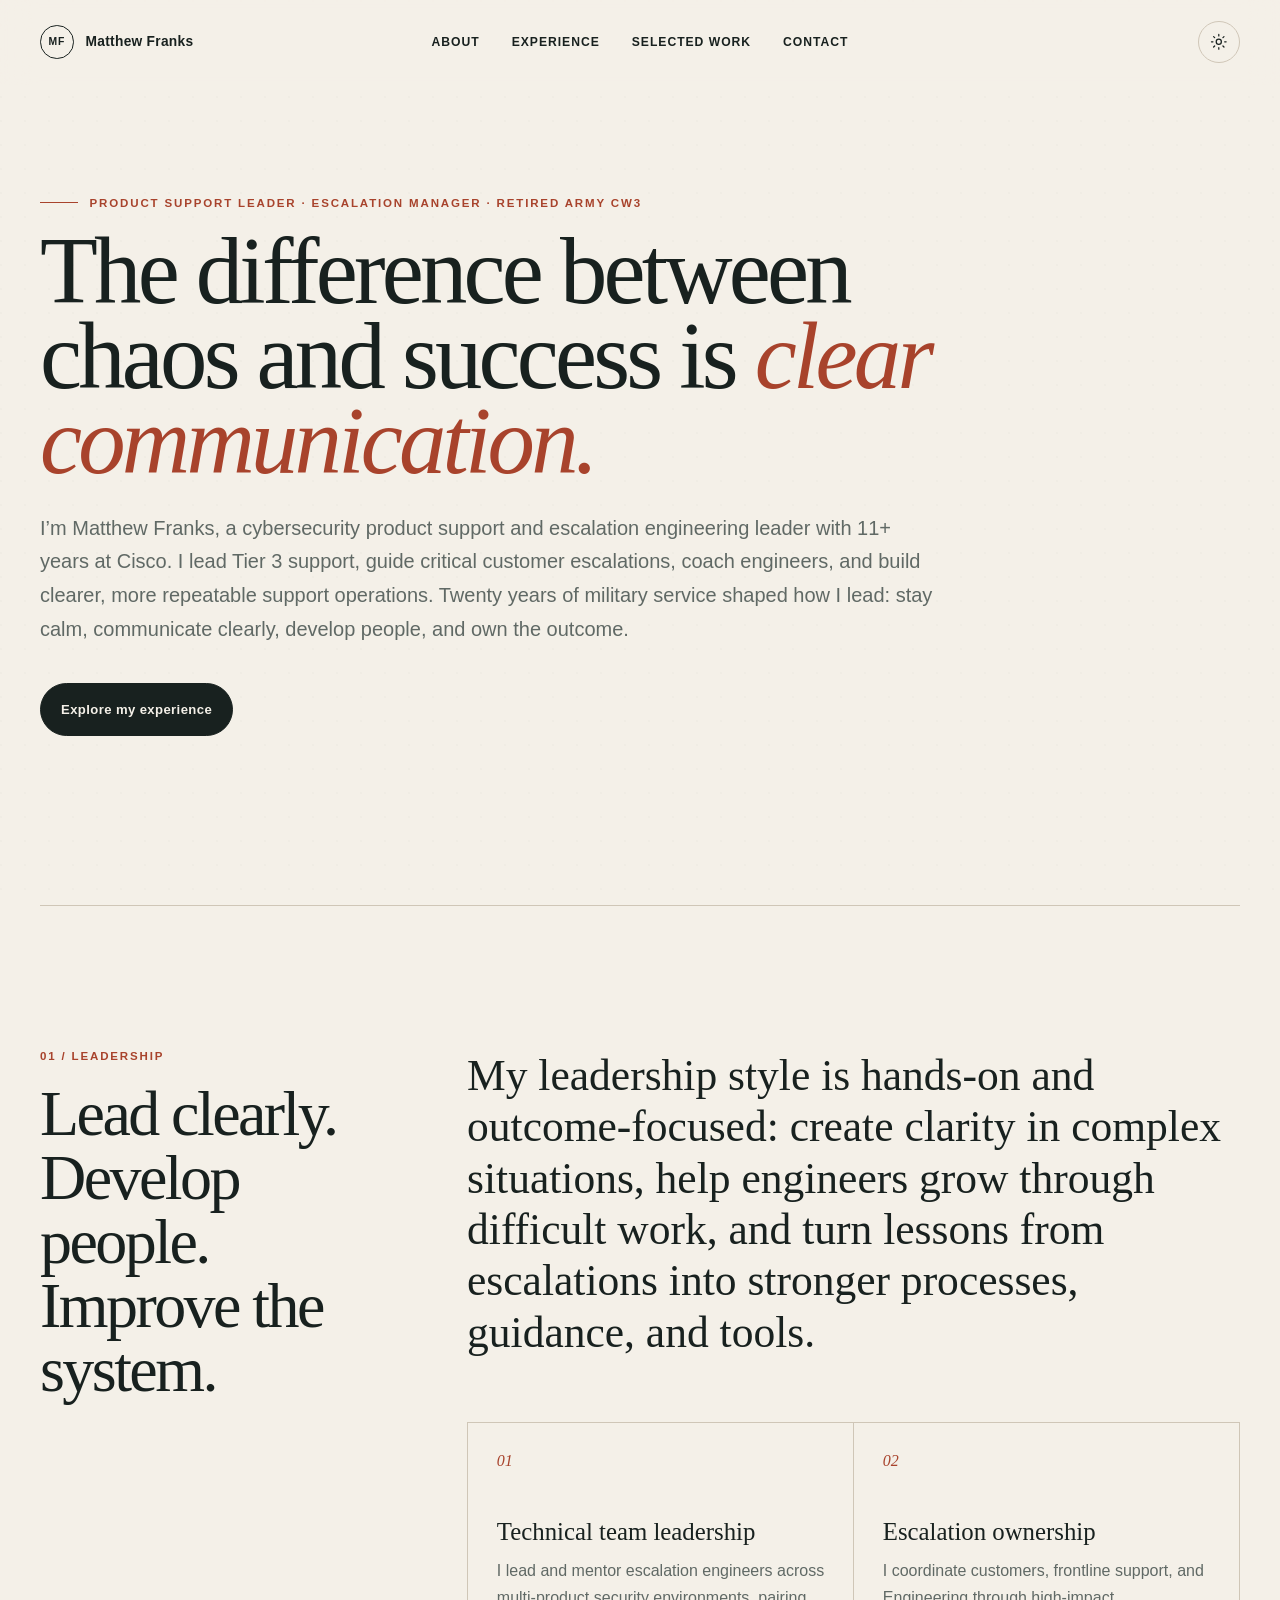
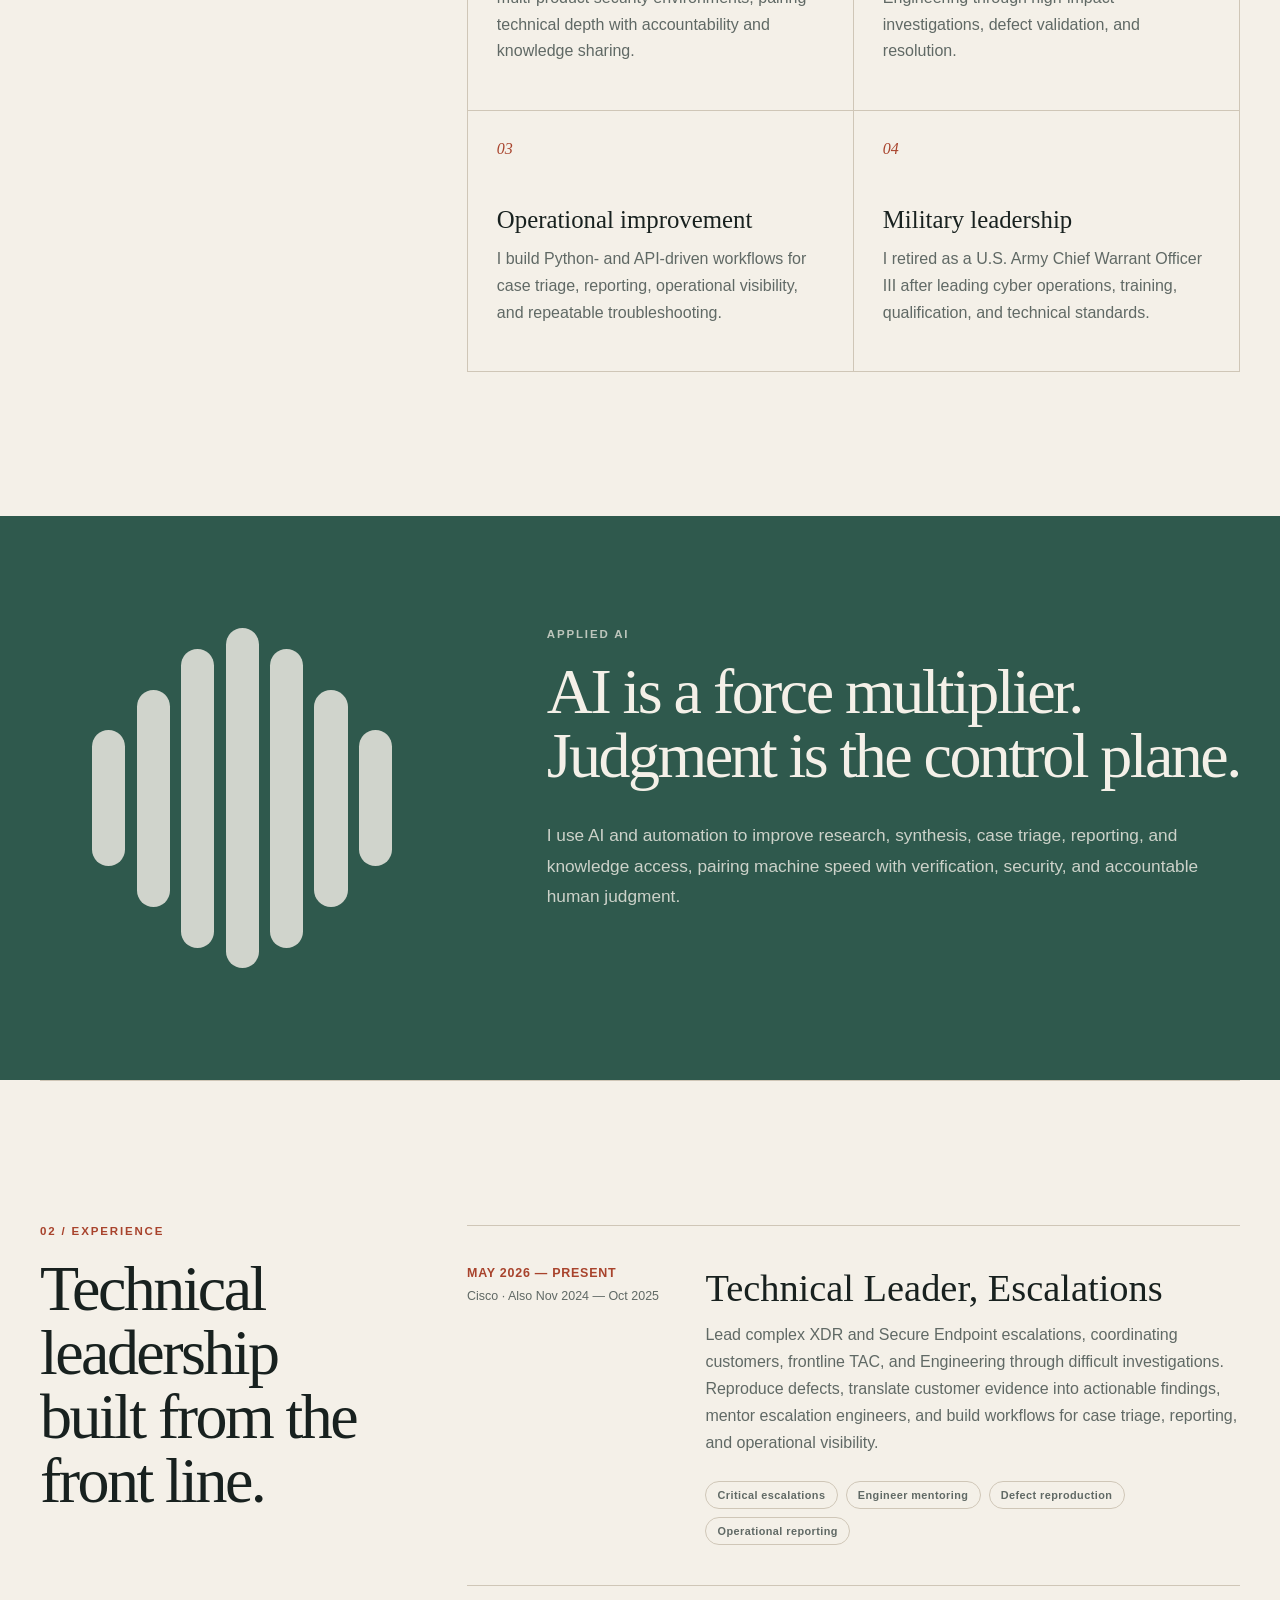
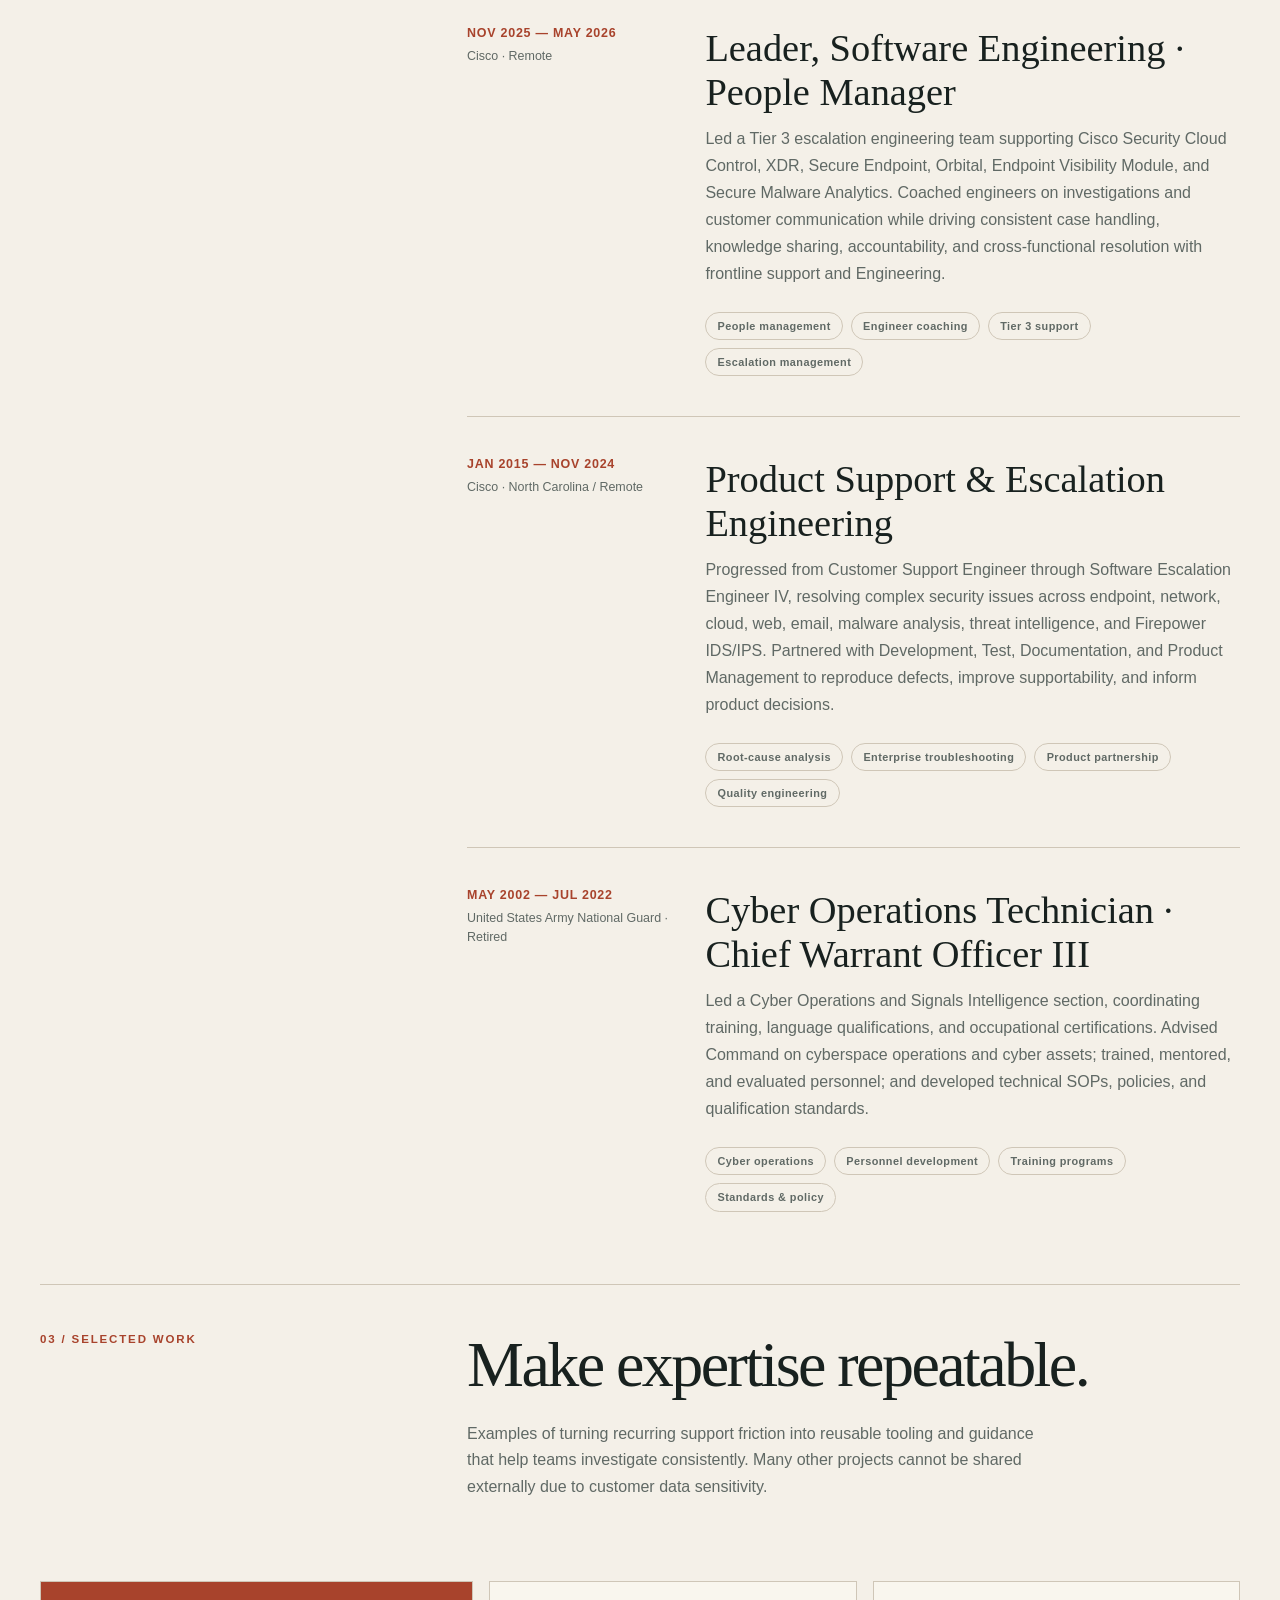
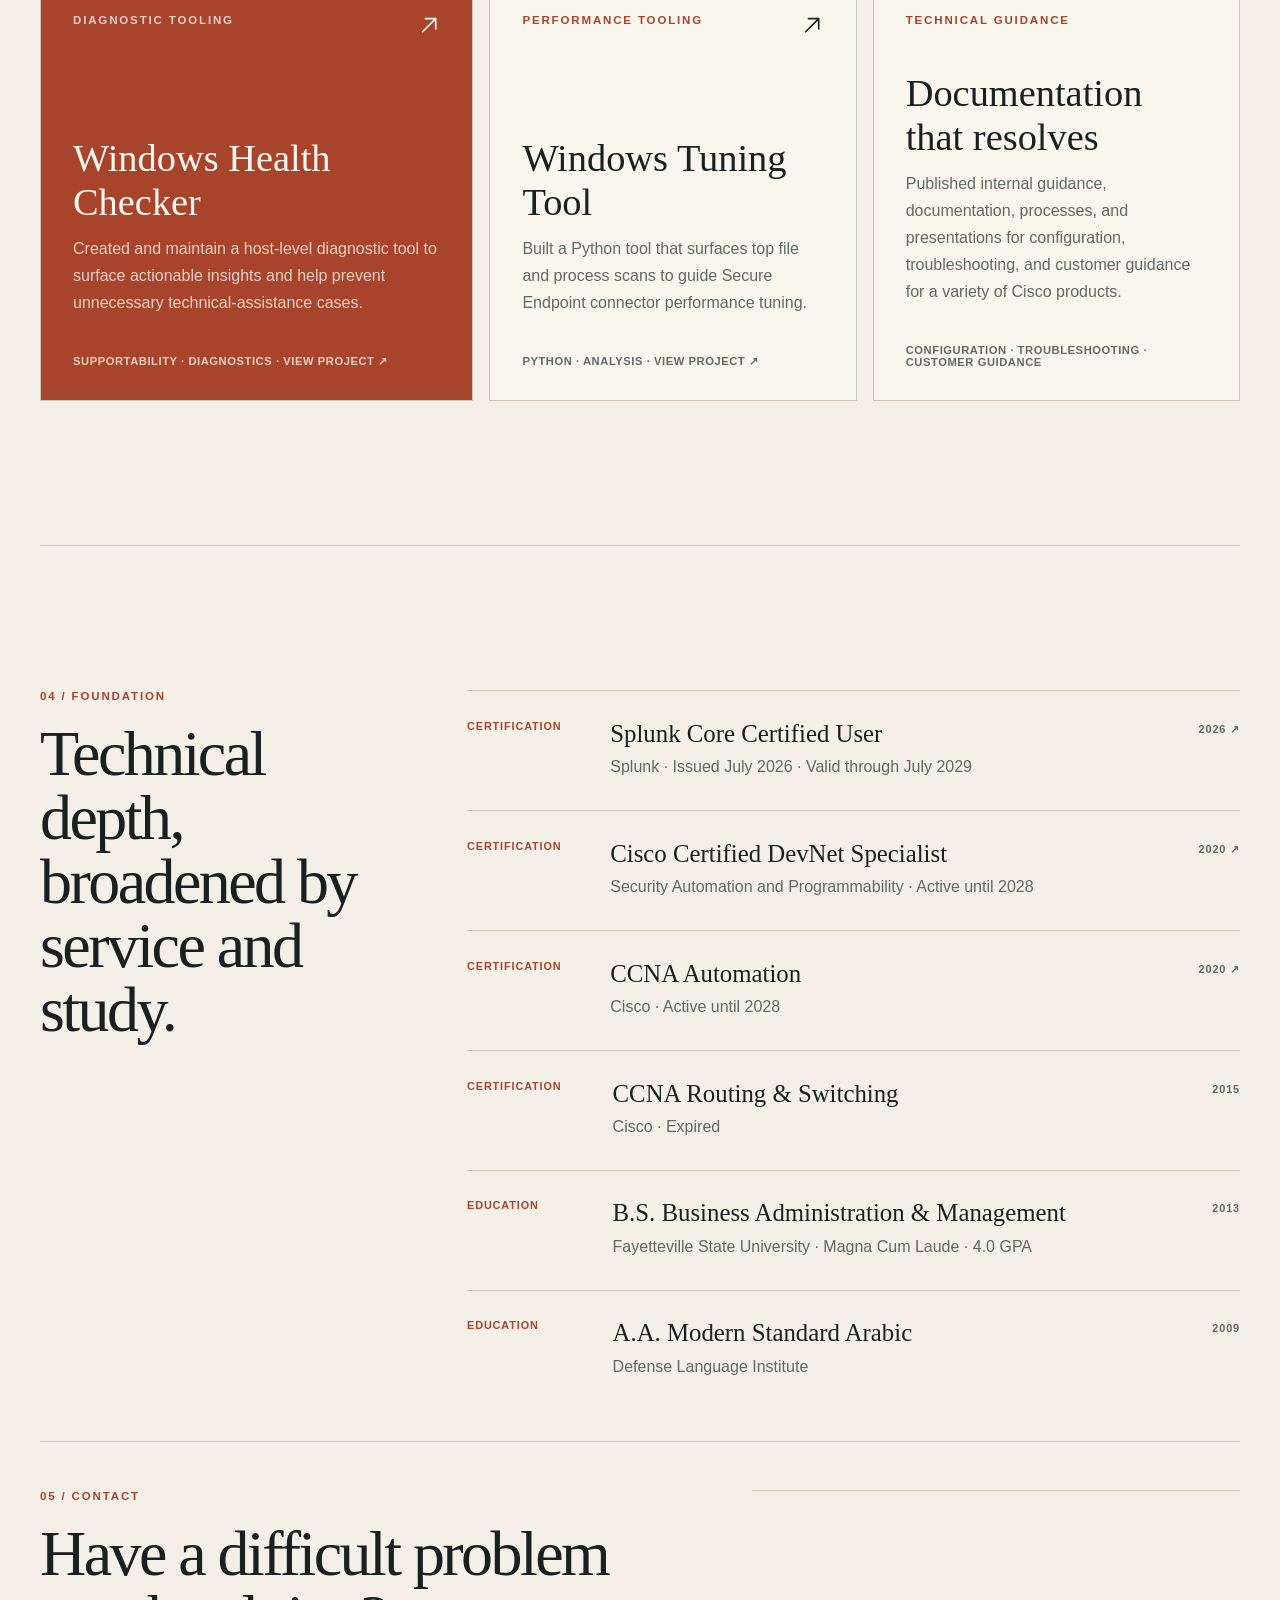
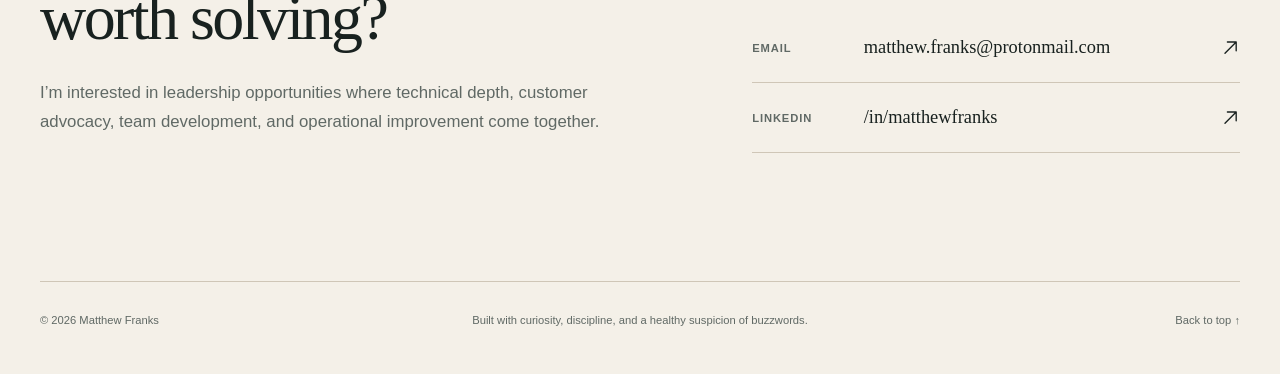
==== commit 1cb67fd9: "Restore resume website" ====
--- a/index.html
+++ b/index.html
@@ -1,231 +1,378 @@
 <!doctype html>
-<html lang="en">
+<html lang="en" data-theme="light">
   <head>
     <meta charset="utf-8" />
     <meta name="viewport" content="width=device-width, initial-scale=1" />
     <meta
       name="description"
-      content="Franks' AV Warehouse: antivirus confidence without all the detecting. A parody website."
+      content="Matthew Franks is a cybersecurity product support and escalation engineering leader with 11+ years at Cisco and 20 years of military service and cyber leadership."
     />
-    <meta name="theme-color" content="#f5b82e" />
-    <meta property="og:title" content="Franks' AV Warehouse" />
-    <meta property="og:description" content="We don't mark anything malicious!" />
+    <meta name="theme-color" content="#f4f0e8" />
+    <meta property="og:title" content="Matthew Franks | Cybersecurity Product Support Leader" />
+    <meta
+      property="og:description"
+      content="Technical team leadership, critical escalation management, support operations, practical AI, and military service."
+    />
     <meta property="og:type" content="website" />
     <meta property="og:url" content="https://matthew-franks.com/" />
     <link rel="canonical" href="https://matthew-franks.com/" />
     <link rel="icon" href="assets/favicon.svg" type="image/svg+xml" />
     <link rel="stylesheet" href="styles.css" />
     <script src="app.js" defer></script>
-    <title>Franks' AV Warehouse | Suspiciously Reassuring Antivirus</title>
+    <script type="application/ld+json">
+      {
+        "@context": "https://schema.org",
+        "@type": "Person",
+        "name": "Matthew Franks",
+        "url": "https://matthew-franks.com/",
+        "jobTitle": "Cybersecurity Product Support and Escalation Engineering Leader",
+        "email": "mailto:matthew.franks@protonmail.com",
+        "address": {
+          "@type": "PostalAddress",
+          "addressLocality": "Clayton",
+          "addressRegion": "NC",
+          "addressCountry": "US"
+        },
+        "sameAs": ["https://www.linkedin.com/in/matthewfranks"]
+      }
+    </script>
+    <title>Matthew Franks | Cybersecurity Product Support Leader</title>
   </head>
   <body>
     <a class="skip-link" href="#main">Skip to content</a>
-
-    <header class="site-header">
-      <a class="brand" href="#top" aria-label="Franks' AV Warehouse, home">
-        <span class="brand-mark" aria-hidden="true">F/AV</span>
-        <span class="brand-copy">
-          <strong>Franks' AV Warehouse</strong>
-          <small>Bulk confidence. Wholesale protection-ish.</small>
-        </span>
+    <header class="site-header" data-header>
+      <a class="brand" href="#top" aria-label="Matthew Franks, home">
+        <span class="brand-mark" aria-hidden="true">MF</span>
+        <span class="brand-name">Matthew Franks</span>
       </a>
 
       <nav class="desktop-nav" aria-label="Primary navigation">
-        <a href="#inventory">Inventory</a>
-        <a href="#scanner">Free scan</a>
-        <a href="#guarantee">Our guarantee</a>
+        <a href="#about">About</a>
+        <a href="#experience">Experience</a>
+        <a href="#work">Selected work</a>
+        <a href="#contact">Contact</a>
       </nav>
 
-      <button class="menu-button" type="button" data-menu-toggle aria-expanded="false" aria-controls="mobile-nav">
-        <span></span><span></span>
-        <span class="sr-only">Open menu</span>
-      </button>
+      <div class="header-actions">
+        <button class="icon-button" type="button" data-theme-toggle aria-label="Switch to dark theme">
+          <svg class="sun-icon" viewBox="0 0 24 24" aria-hidden="true">
+            <circle cx="12" cy="12" r="3.5"></circle>
+            <path d="M12 2v2M12 20v2M4.93 4.93l1.42 1.42M17.65 17.65l1.42 1.42M2 12h2M20 12h2M4.93 19.07l1.42-1.42M17.65 6.35l1.42-1.42"></path>
+          </svg>
+          <svg class="moon-icon" viewBox="0 0 24 24" aria-hidden="true">
+            <path d="M20.5 15.7A8.5 8.5 0 0 1 8.3 3.5a8.5 8.5 0 1 0 12.2 12.2Z"></path>
+          </svg>
+        </button>
+        <button class="menu-button" type="button" data-menu-toggle aria-expanded="false" aria-controls="mobile-nav">
+          <span></span><span></span>
+          <span class="sr-only">Open menu</span>
+        </button>
+      </div>
 
       <nav class="mobile-nav" id="mobile-nav" data-mobile-nav aria-label="Mobile navigation">
-        <a href="#inventory">Inventory</a>
-        <a href="#scanner">Free scan</a>
-        <a href="#guarantee">Our guarantee</a>
+        <a href="#about">About</a>
+        <a href="#experience">Experience</a>
+        <a href="#work">Selected work</a>
+        <a href="#contact">Contact</a>
       </nav>
     </header>
 
     <main id="main">
       <section class="hero" id="top" aria-labelledby="hero-title">
-        <div class="hero-copy">
-          <p class="eyebrow"><span>Warehouse direct</span> Antivirus, probably</p>
-          <h1 id="hero-title">We don't mark anything <em>malicious!</em></h1>
+        <div class="hero-copy reveal">
+          <p class="eyebrow"><span></span> Product support leader · escalation manager · retired Army CW3</p>
+          <h1 id="hero-title">The difference between chaos and success is <em>clear communication.</em></h1>
           <p class="hero-intro">
-            Stop letting antivirus software ruin a perfectly good download. Our patented Zero-Detection Engine™
-            delivers the result you wanted before the scan even starts.
+            I’m Matthew Franks, a cybersecurity product support and escalation engineering leader with 11+ years at
+            Cisco. I lead Tier 3 support, guide critical customer escalations, coach engineers, and build clearer,
+            more repeatable support operations. Twenty years of military service shaped how I lead: stay calm,
+            communicate clearly, develop people, and own the outcome.
           </p>
           <div class="hero-actions">
-            <a class="button button-primary" href="#scanner">Scan something harmless</a>
-            <a class="button button-secondary" href="#inventory">Shop the warehouse</a>
+            <a class="button button-primary" href="#experience">Explore my experience</a>
           </div>
-          <p class="fine-print">* Results guaranteed to be reassuring. Accuracy sold separately.</p>
-        </div>
-
-        <div class="hero-visual" aria-label="A fake antivirus scan showing zero threats">
-          <div class="warehouse-label">
-            <span>LOT 000</span>
-            <span>INSPECTED-ISH</span>
+        </div>
+
+      </section>
+
+      <section class="section about" id="about" aria-labelledby="about-title">
+        <div class="section-heading reveal">
+          <p class="section-number">01 / Leadership</p>
+          <h2 id="about-title">Lead clearly.<br />Develop people.<br />Improve the system.</h2>
+        </div>
+        <div class="about-content">
+          <p class="lead reveal">
+            My leadership style is hands-on and outcome-focused: create clarity in complex situations, help engineers
+            grow through difficult work, and turn lessons from escalations into stronger processes, guidance, and tools.
+          </p>
+          <div class="strength-grid">
+            <article class="strength-card reveal">
+              <span class="card-number">01</span>
+              <h3>Technical team leadership</h3>
+              <p>I lead and mentor escalation engineers across multi-product security environments, pairing technical depth with accountability and knowledge sharing.</p>
+            </article>
+            <article class="strength-card reveal">
+              <span class="card-number">02</span>
+              <h3>Escalation ownership</h3>
+              <p>I coordinate customers, frontline support, and Engineering through high-impact investigations, defect validation, and resolution.</p>
+            </article>
+            <article class="strength-card reveal">
+              <span class="card-number">03</span>
+              <h3>Operational improvement</h3>
+              <p>I build Python- and API-driven workflows for case triage, reporting, operational visibility, and repeatable troubleshooting.</p>
+            </article>
+            <article class="strength-card reveal">
+              <span class="card-number">04</span>
+              <h3>Military leadership</h3>
+              <p>I retired as a U.S. Army Chief Warrant Officer III after leading cyber operations, training, qualification, and technical standards.</p>
+            </article>
           </div>
-          <div class="scanner-window">
-            <div class="window-bar">
-              <div class="window-dots" aria-hidden="true"><span></span><span></span><span></span></div>
-              <span>FRANKS_AV.EXE</span>
-              <span>v0.0.0</span>
-            </div>
-            <div class="scanner-body">
-              <div class="status-orbit" aria-hidden="true">
-                <span class="status-shield">✓</span>
-              </div>
-              <p class="status-label">Warehouse status</p>
-              <p class="status-value">EVERYTHING'S FINE</p>
-              <div class="status-row">
-                <span>Files thoughtfully ignored</span>
-                <strong>42,069</strong>
-              </div>
-              <div class="status-row">
-                <span>Threats detected</span>
-                <strong>0</strong>
-              </div>
-              <div class="status-row">
-                <span>Questions asked</span>
-                <strong>0</strong>
-              </div>
-            </div>
-          </div>
-          <div class="stamp" aria-hidden="true">TRUST US</div>
-        </div>
-      </section>
-
-      <section class="ticker" aria-label="Company highlights">
-        <div>
-          <span>0 threats detected</span>
-          <span>100% files approved</span>
-          <span>30-day no-questions-because-we-didn't-look guarantee</span>
-          <span>0 threats detected</span>
-          <span>100% files approved</span>
-        </div>
-      </section>
-
-      <section class="section inventory" id="inventory" aria-labelledby="inventory-title">
-        <div class="section-heading">
-          <p class="section-kicker">Aisle 01 / Inventory</p>
-          <h2 id="inventory-title">Protection for every level of denial.</h2>
-          <p>Every plan includes our industry-leading promise to never inconvenience you with bad news.</p>
-        </div>
-
-        <div class="product-grid">
-          <article class="product-card">
-            <div class="product-code">SKU: NAH-001</div>
-            <p class="product-tier">Home Basic</p>
-            <h3>AV Pallet</h3>
-            <p>Perfect for one computer and the one folder you definitely did not download from a forum.</p>
-            <ul>
-              <li>One-click optimism</li>
-              <li>Weekly decorative scans</li>
-              <li>Zero alarming pop-ups</li>
-            </ul>
-            <p class="price"><span>$</span>0<small>/forever-ish</small></p>
-            <a href="#scanner" class="product-link">Try absolutely nothing →</a>
-          </article>
-
-          <article class="product-card product-card-featured">
-            <div class="featured-label">Most trusted by people who don't read dialogs</div>
-            <div class="product-code">SKU: NOPE-404</div>
-            <p class="product-tier">Professional</p>
-            <h3>Threat Blindfold Pro</h3>
-            <p>Advanced peace of mind for power users with too many browser toolbars and nothing to hide.</p>
-            <ul>
-              <li>Real-time non-monitoring</li>
-              <li>Unlimited false reassurance</li>
-              <li>Priority hold music</li>
-            </ul>
-            <p class="price"><span>$</span>19<small>/questionable decision</small></p>
-            <a href="#scanner" class="product-link">Become unbothered →</a>
-          </article>
-
-          <article class="product-card">
-            <div class="product-code">SKU: YOLO-9000</div>
-            <p class="product-tier">Enterprise</p>
-            <h3>Compliance Theater</h3>
-            <p>For organizations that need a green dashboard before the auditor reaches the parking lot.</p>
-            <ul>
-              <li>Executive-grade pie charts</li>
-              <li>One enormous green checkmark</li>
-              <li>PDF reports with tiny footnotes</li>
-            </ul>
-            <p class="price"><span>$</span>Call<small>/your procurement maze</small></p>
-            <a href="#scanner" class="product-link">Schedule a vague demo →</a>
-          </article>
-        </div>
-      </section>
-
-      <section class="section scan-section" id="scanner" aria-labelledby="scanner-title">
-        <div class="scan-copy">
-          <p class="section-kicker">Aisle 02 / Free scan</p>
-          <h2 id="scanner-title">Put our indifference to the test.</h2>
+        </div>
+      </section>
+
+      <section class="ai-band" aria-labelledby="ai-title">
+        <div class="ai-signal reveal" aria-hidden="true">
+          <span></span><span></span><span></span><span></span><span></span><span></span><span></span>
+        </div>
+        <div class="ai-copy reveal">
+          <p class="section-number">Applied AI</p>
+          <h2 id="ai-title">AI is a force multiplier.<br />Judgment is the control plane.</h2>
           <p>
-            Our scanner uses a proprietary algorithm consisting primarily of a timer and a predetermined answer.
-            No files are uploaded, inspected, judged, or even acknowledged.
+            I use AI and automation to improve research, synthesis, case triage, reporting, and knowledge access,
+            pairing machine speed with verification, security, and accountable human judgment.
           </p>
-          <div class="scan-badges" aria-label="Fake scanner features">
-            <span>No installation</span>
-            <span>No file access</span>
-            <span>No useful output</span>
-          </div>
-        </div>
-
-        <div class="scan-console" data-scan-console>
-          <div class="console-header">
-            <span>FRANKS' RAPID THREAT ASSESSMENT</span>
-            <span class="console-light" aria-hidden="true"></span>
-          </div>
-          <div class="console-screen" aria-live="polite">
-            <p data-scan-line>&gt; Ready to inspect absolutely nothing.</p>
-            <div class="progress-track" aria-hidden="true"><span data-scan-progress></span></div>
-            <div class="scan-result" data-scan-result hidden>
-              <span class="result-icon">✓</span>
-              <div>
-                <strong>ALL CLEAR!</strong>
-                <p>We didn't look, but confidence is high.</p>
-              </div>
-            </div>
-          </div>
-          <button class="scan-button" type="button" data-scan-button>Run highly scientific scan</button>
-        </div>
-      </section>
-
-      <section class="section guarantee" id="guarantee" aria-labelledby="guarantee-title">
-        <div class="guarantee-mark" aria-hidden="true">0</div>
-        <div class="guarantee-copy">
-          <p class="section-kicker">Aisle 03 / The guarantee</p>
-          <h2 id="guarantee-title">Zero detections.<br />Zero interruptions.<br />Zero idea what's happening.</h2>
-          <p>
-            If Franks' AV Warehouse ever marks a file as malicious, send us a screenshot. We'll frame it, apologize,
-            and immediately retrain the detection engine to mind its own business.
-          </p>
-          <blockquote>
-            “Finally, antivirus that treats every executable with the benefit of the doubt.”
-            <cite>— A definitely real customer</cite>
-          </blockquote>
-        </div>
-      </section>
-
-      <section class="warning-strip" aria-label="Important parody disclaimer">
-        <strong>Important:</strong>
-        <p>This is a parody website. Franks' AV Warehouse is not a real antivirus company or security product. Please use actual security software.</p>
+        </div>
+      </section>
+
+      <section class="section experience" id="experience" aria-labelledby="experience-title">
+        <div class="section-heading reveal">
+          <p class="section-number">02 / Experience</p>
+          <h2 id="experience-title">Technical leadership built from the front line.</h2>
+        </div>
+        <div class="timeline">
+          <article class="timeline-item reveal">
+            <div class="timeline-meta">
+              <p>May 2026 — Present</p>
+              <span>Cisco · Also Nov 2024 — Oct 2025</span>
+            </div>
+            <div class="timeline-body">
+              <h3>Technical Leader, Escalations</h3>
+              <p>
+                Lead complex XDR and Secure Endpoint escalations, coordinating customers, frontline TAC, and
+                Engineering through difficult investigations. Reproduce defects, translate customer evidence into
+                actionable findings, mentor escalation engineers, and build workflows for case triage, reporting, and
+                operational visibility.
+              </p>
+              <ul class="tag-list" aria-label="Technical Leader focus areas">
+                <li>Critical escalations</li><li>Engineer mentoring</li><li>Defect reproduction</li><li>Operational reporting</li>
+              </ul>
+            </div>
+          </article>
+
+          <article class="timeline-item reveal">
+            <div class="timeline-meta">
+              <p>Nov 2025 — May 2026</p>
+              <span>Cisco · Remote</span>
+            </div>
+            <div class="timeline-body">
+              <h3>Leader, Software Engineering · People Manager</h3>
+              <p>
+                Led a Tier 3 escalation engineering team supporting Cisco Security Cloud Control, XDR, Secure Endpoint,
+                Orbital, Endpoint Visibility Module, and Secure Malware Analytics. Coached engineers on investigations
+                and customer communication while driving consistent case handling, knowledge sharing, accountability,
+                and cross-functional resolution with frontline support and Engineering.
+              </p>
+              <ul class="tag-list" aria-label="Software Engineering Leader focus areas">
+                <li>People management</li><li>Engineer coaching</li><li>Tier 3 support</li><li>Escalation management</li>
+              </ul>
+            </div>
+          </article>
+
+          <article class="timeline-item reveal">
+            <div class="timeline-meta">
+              <p>Jan 2015 — Nov 2024</p>
+              <span>Cisco · North Carolina / Remote</span>
+            </div>
+            <div class="timeline-body">
+              <h3>Product Support & Escalation Engineering</h3>
+              <p>
+                Progressed from Customer Support Engineer through Software Escalation Engineer IV, resolving complex
+                security issues across endpoint, network, cloud, web, email, malware analysis, threat intelligence, and
+                Firepower IDS/IPS. Partnered with Development, Test, Documentation, and Product Management to reproduce
+                defects, improve supportability, and inform product decisions.
+              </p>
+              <ul class="tag-list" aria-label="Product support focus areas">
+                <li>Root-cause analysis</li><li>Enterprise troubleshooting</li><li>Product partnership</li><li>Quality engineering</li>
+              </ul>
+            </div>
+          </article>
+
+          <article class="timeline-item reveal">
+            <div class="timeline-meta">
+              <p>May 2002 — Jul 2022</p>
+              <span>United States Army National Guard · Retired</span>
+            </div>
+            <div class="timeline-body">
+              <h3>Cyber Operations Technician · Chief Warrant Officer III</h3>
+              <p>
+                Led a Cyber Operations and Signals Intelligence section, coordinating training, language qualifications,
+                and occupational certifications. Advised Command on cyberspace operations and cyber assets; trained,
+                mentored, and evaluated personnel; and developed technical SOPs, policies, and qualification standards.
+              </p>
+              <ul class="tag-list" aria-label="Military leadership focus areas">
+                <li>Cyber operations</li><li>Personnel development</li><li>Training programs</li><li>Standards & policy</li>
+              </ul>
+            </div>
+          </article>
+
+        </div>
+      </section>
+
+      <section class="section work" id="work" aria-labelledby="work-title">
+        <div class="section-heading reveal">
+          <p class="section-number">03 / Selected work</p>
+          <h2 id="work-title">Make expertise repeatable.</h2>
+          <p class="section-intro">Examples of turning recurring support friction into reusable tooling and guidance that help teams investigate consistently. Many other projects cannot be shared externally due to customer data sensitivity.</p>
+        </div>
+        <div class="work-grid">
+          <a
+            class="work-card work-card-featured reveal"
+            href="https://github.com/mafranks/CSE_Health_Checker"
+            target="_blank"
+            rel="noreferrer"
+          >
+            <div class="work-card-top">
+              <span class="work-type">Diagnostic tooling</span>
+              <svg viewBox="0 0 24 24" aria-hidden="true"><path d="M5 19 19 5M8 5h11v11"></path></svg>
+            </div>
+            <h3>Windows Health Checker</h3>
+            <p>Created and maintain a host-level diagnostic tool to surface actionable insights and help prevent unnecessary technical-assistance cases.</p>
+            <span class="work-tech">Supportability · Diagnostics · View project ↗</span>
+          </a>
+
+          <a
+            class="work-card reveal"
+            href="https://github.com/CiscoSecurity/amp-05-windows-tune"
+            target="_blank"
+            rel="noreferrer"
+          >
+            <div class="work-card-top">
+              <span class="work-type">Performance tooling</span>
+              <svg viewBox="0 0 24 24" aria-hidden="true"><path d="M5 19 19 5M8 5h11v11"></path></svg>
+            </div>
+            <h3>Windows Tuning Tool</h3>
+            <p>Built a Python tool that surfaces top file and process scans to guide Secure Endpoint connector performance tuning.</p>
+            <span class="work-tech">Python · Analysis · View project ↗</span>
+          </a>
+
+          <article class="work-card work-card-static reveal">
+            <div class="work-card-top">
+              <span class="work-type">Technical guidance</span>
+            </div>
+            <h3>Documentation that resolves</h3>
+            <p>Published internal guidance, documentation, processes, and presentations for configuration, troubleshooting, and customer guidance for a variety of Cisco products.</p>
+            <span class="work-tech">Configuration · Troubleshooting · Customer guidance</span>
+          </article>
+        </div>
+      </section>
+
+      <section class="section credentials" aria-labelledby="credentials-title">
+        <div class="section-heading reveal">
+          <p class="section-number">04 / Foundation</p>
+          <h2 id="credentials-title">Technical depth, broadened by service and study.</h2>
+        </div>
+        <div class="credential-list">
+          <a
+            class="credential credential-link reveal"
+            href="https://www.credly.com/badges/99fcb1b1-d630-49a5-93c2-310d454e0733/linked_in_profile"
+            target="_blank"
+            rel="noreferrer"
+          >
+            <span>Certification</span>
+            <div>
+              <h3>Splunk Core Certified User</h3>
+              <p>Splunk · Issued July 2026 · Valid through July 2029</p>
+            </div>
+            <p class="credential-year">2026</p>
+          </a>
+          <a
+            class="credential credential-link reveal"
+            href="https://www.credly.com/badges/4f5cfa66-0d8d-4920-82dc-45a0ebe1dcce/linked_in_profile"
+            target="_blank"
+            rel="noreferrer"
+          >
+            <span>Certification</span>
+            <div>
+              <h3>Cisco Certified DevNet Specialist</h3>
+              <p>Security Automation and Programmability · Active until 2028</p>
+            </div>
+            <p class="credential-year">2020</p>
+          </a>
+          <a
+            class="credential credential-link reveal"
+            href="https://www.credly.com/badges/6548aad6-54a6-44ff-acab-68859383d7c9/linked_in_profile"
+            target="_blank"
+            rel="noreferrer"
+          >
+            <span>Certification</span>
+            <div>
+              <h3>CCNA Automation</h3>
+              <p>Cisco · Active until 2028</p>
+            </div>
+            <p class="credential-year">2020</p>
+          </a>
+          <article class="credential reveal">
+            <span>Certification</span>
+            <div>
+              <h3>CCNA Routing & Switching</h3>
+              <p>Cisco · Expired</p>
+            </div>
+            <p class="credential-year">2015</p>
+          </article>
+          <article class="credential reveal">
+            <span>Education</span>
+            <div>
+              <h3>B.S. Business Administration & Management</h3>
+              <p>Fayetteville State University · Magna Cum Laude · 4.0 GPA</p>
+            </div>
+            <p class="credential-year">2013</p>
+          </article>
+          <article class="credential reveal">
+            <span>Education</span>
+            <div>
+              <h3>A.A. Modern Standard Arabic</h3>
+              <p>Defense Language Institute</p>
+            </div>
+            <p class="credential-year">2009</p>
+          </article>
+        </div>
+      </section>
+
+      <section class="contact" id="contact" aria-labelledby="contact-title">
+        <div class="contact-copy reveal">
+          <p class="section-number">05 / Contact</p>
+          <h2 id="contact-title">Have a difficult problem worth solving?</h2>
+          <p>I’m interested in leadership opportunities where technical depth, customer advocacy, team development, and operational improvement come together.</p>
+        </div>
+        <div class="contact-actions reveal">
+          <a class="contact-link" href="mailto:matthew.franks@protonmail.com">
+            <span>Email</span>
+            <strong>matthew.franks@protonmail.com</strong>
+            <svg viewBox="0 0 24 24" aria-hidden="true"><path d="M5 19 19 5M8 5h11v11"></path></svg>
+          </a>
+          <a class="contact-link" href="https://www.linkedin.com/in/matthewfranks" target="_blank" rel="noreferrer">
+            <span>LinkedIn</span>
+            <strong>/in/matthewfranks</strong>
+            <svg viewBox="0 0 24 24" aria-hidden="true"><path d="M5 19 19 5M8 5h11v11"></path></svg>
+          </a>
+        </div>
       </section>
     </main>
 
     <footer class="site-footer">
-      <div>
-        <strong>Franks' AV Warehouse</strong>
-        <p>Serving the greater Internet with reckless confidence since five minutes ago.</p>
-      </div>
-      <p>© <span data-year></span> Franks' AV Warehouse-ish</p>
-      <a href="#top">Back to loading dock ↑</a>
+      <p>© <span data-year></span> Matthew Franks</p>
+      <p>Built with curiosity, discipline, and a healthy suspicion of buzzwords.</p>
+      <a href="#top">Back to top ↑</a>
     </footer>
   </body>
 </html>
--- a/styles.css
+++ b/styles.css
@@ -1,17 +1,32 @@
 :root {
-  --yellow: #f5b82e;
-  --yellow-soft: #ffe7a1;
-  --ink: #11130f;
-  --paper: #f4f0e5;
-  --white: #fffdf7;
-  --muted: #68695f;
-  --line: #c9c3b3;
-  --green: #36d07c;
-  --red: #dc4b3f;
-  --shadow: 12px 12px 0 var(--ink);
-  --max-width: 1240px;
-  --sans: "Arial Narrow", "Avenir Next Condensed", "Roboto Condensed", Arial, sans-serif;
-  --mono: "SFMono-Regular", Consolas, "Liberation Mono", monospace;
+  color-scheme: light;
+  --bg: #f4f0e8;
+  --surface: #fbf8f1;
+  --ink: #18211f;
+  --muted: #606965;
+  --soft: #e5ded1;
+  --line: #cfc6b7;
+  --accent: #a8432c;
+  --accent-strong: #84331f;
+  --forest: #2f594d;
+  --shadow: 0 24px 70px rgba(33, 42, 38, 0.11);
+  --max: 1240px;
+  --serif: Iowan Old Style, Baskerville, "Times New Roman", serif;
+  --sans: "Avenir Next", Avenir, "Segoe UI", Helvetica, Arial, sans-serif;
+}
+
+[data-theme="dark"] {
+  color-scheme: dark;
+  --bg: #14201d;
+  --surface: #1b2925;
+  --ink: #f1eadc;
+  --muted: #adb8b1;
+  --soft: #243630;
+  --line: #3a4c46;
+  --accent: #e17a5f;
+  --accent-strong: #f08c70;
+  --forest: #b9d6ca;
+  --shadow: 0 24px 70px rgba(0, 0, 0, 0.32);
 }
 
 *,
@@ -22,13 +37,12 @@
 
 html {
   scroll-behavior: smooth;
-  scroll-padding-top: 96px;
+  scroll-padding-top: 100px;
 }
 
 body {
   margin: 0;
-  overflow-x: hidden;
-  background: var(--paper);
+  background: var(--bg);
   color: var(--ink);
   font-family: var(--sans);
   -webkit-font-smoothing: antialiased;
@@ -38,11 +52,11 @@
   position: fixed;
   inset: 0;
   z-index: -1;
-  background-image: linear-gradient(rgba(17, 19, 15, 0.035) 1px, transparent 1px),
-    linear-gradient(90deg, rgba(17, 19, 15, 0.035) 1px, transparent 1px);
-  background-size: 28px 28px;
+  background-image: radial-gradient(circle at 1px 1px, color-mix(in srgb, var(--ink) 8%, transparent) 1px, transparent 0);
+  background-size: 24px 24px;
   content: "";
   pointer-events: none;
+  opacity: 0.18;
 }
 
 a {
@@ -60,8 +74,707 @@
   font: inherit;
 }
 
-[hidden] {
-  display: none !important;
+svg {
+  fill: none;
+  stroke: currentColor;
+  stroke-linecap: round;
+  stroke-linejoin: round;
+  stroke-width: 1.7;
+}
+
+::selection {
+  background: var(--accent);
+  color: #fffaf2;
+}
+
+.skip-link {
+  position: fixed;
+  top: 1rem;
+  left: 1rem;
+  z-index: 100;
+  padding: 0.8rem 1rem;
+  background: var(--ink);
+  color: var(--bg);
+  transform: translateY(-160%);
+}
+
+.skip-link:focus {
+  transform: translateY(0);
+}
+
+.site-header {
+  position: sticky;
+  top: 0;
+  z-index: 50;
+  display: grid;
+  grid-template-columns: 1fr auto 1fr;
+  align-items: center;
+  width: 100%;
+  max-width: calc(var(--max) + 80px);
+  margin: 0 auto;
+  padding: 1.3rem 40px;
+  border-bottom: 1px solid transparent;
+  background: color-mix(in srgb, var(--bg) 88%, transparent);
+  backdrop-filter: blur(16px);
+  transition: border-color 180ms ease, padding 180ms ease;
+}
+
+.site-header.is-scrolled {
+  border-color: var(--line);
+  padding-top: 0.9rem;
+  padding-bottom: 0.9rem;
+}
+
+.brand {
+  display: inline-flex;
+  align-items: center;
+  width: fit-content;
+  gap: 0.75rem;
+  font-size: 0.86rem;
+  font-weight: 650;
+  letter-spacing: 0.02em;
+}
+
+.brand-mark {
+  display: grid;
+  width: 2.1rem;
+  height: 2.1rem;
+  place-items: center;
+  border: 1px solid var(--ink);
+  border-radius: 50%;
+  font-size: 0.65rem;
+  letter-spacing: 0.08em;
+}
+
+.desktop-nav {
+  display: flex;
+  align-items: center;
+  gap: 2rem;
+  font-size: 0.76rem;
+  font-weight: 600;
+  letter-spacing: 0.08em;
+  text-transform: uppercase;
+}
+
+.desktop-nav a,
+.site-footer a {
+  position: relative;
+}
+
+.desktop-nav a::after,
+.site-footer a::after {
+  position: absolute;
+  right: 0;
+  bottom: -0.35rem;
+  left: 0;
+  height: 1px;
+  background: var(--accent);
+  content: "";
+  transform: scaleX(0);
+  transform-origin: right;
+  transition: transform 180ms ease;
+}
+
+.desktop-nav a:hover::after,
+.desktop-nav a:focus-visible::after,
+.site-footer a:hover::after,
+.site-footer a:focus-visible::after {
+  transform: scaleX(1);
+  transform-origin: left;
+}
+
+.header-actions {
+  display: flex;
+  justify-content: flex-end;
+  gap: 0.6rem;
+}
+
+.icon-button,
+.menu-button {
+  display: grid;
+  width: 2.65rem;
+  height: 2.65rem;
+  padding: 0;
+  place-items: center;
+  border: 1px solid var(--line);
+  border-radius: 50%;
+  background: transparent;
+  cursor: pointer;
+  transition: background 160ms ease, border-color 160ms ease, transform 160ms ease;
+}
+
+.icon-button:hover,
+.menu-button:hover {
+  border-color: var(--ink);
+  background: var(--surface);
+  transform: translateY(-2px);
+}
+
+.icon-button svg {
+  width: 1.1rem;
+  height: 1.1rem;
+}
+
+.moon-icon,
+[data-theme="dark"] .sun-icon {
+  display: none;
+}
+
+[data-theme="dark"] .moon-icon {
+  display: block;
+}
+
+.menu-button,
+.mobile-nav {
+  display: none;
+}
+
+.hero,
+.section,
+.contact {
+  width: min(calc(100% - 80px), var(--max));
+  margin: 0 auto;
+}
+
+.hero {
+  position: relative;
+  min-height: calc(100vh - 80px);
+  padding: 7rem 0 8rem;
+  overflow: hidden;
+}
+
+.hero-copy {
+  max-width: 1040px;
+}
+
+.eyebrow,
+.section-number,
+.work-type {
+  margin: 0 0 1.25rem;
+  color: var(--accent);
+  font-size: 0.72rem;
+  font-weight: 700;
+  letter-spacing: 0.16em;
+  text-transform: uppercase;
+}
+
+.eyebrow {
+  display: flex;
+  align-items: center;
+  gap: 0.7rem;
+}
+
+.eyebrow span {
+  width: 2.4rem;
+  height: 1px;
+  background: currentColor;
+}
+
+h1,
+h2,
+h3,
+p {
+  margin-top: 0;
+}
+
+h1,
+h2 {
+  font-family: var(--serif);
+  font-weight: 500;
+  letter-spacing: -0.04em;
+}
+
+h1 {
+  max-width: 990px;
+  margin-bottom: 1.7rem;
+  font-size: clamp(4rem, 7.4vw, 7.2rem);
+  line-height: 0.9;
+}
+
+h1 em {
+  color: var(--accent);
+  font-weight: 400;
+}
+
+.hero-intro {
+  max-width: 900px;
+  margin-bottom: 2.3rem;
+  color: var(--muted);
+  font-size: clamp(1.04rem, 1.6vw, 1.25rem);
+  line-height: 1.68;
+}
+
+.hero-actions {
+  display: flex;
+  flex-wrap: wrap;
+  gap: 0.9rem;
+}
+
+.button {
+  display: inline-flex;
+  min-height: 3.3rem;
+  align-items: center;
+  justify-content: center;
+  gap: 0.6rem;
+  padding: 0.8rem 1.25rem;
+  border: 1px solid var(--ink);
+  border-radius: 999px;
+  font-size: 0.82rem;
+  font-weight: 700;
+  letter-spacing: 0.03em;
+  transition: transform 160ms ease, background 160ms ease, color 160ms ease;
+}
+
+.button svg {
+  width: 1rem;
+}
+
+.button:hover,
+.button:focus-visible {
+  transform: translateY(-3px);
+}
+
+.button-primary {
+  background: var(--ink);
+  color: var(--bg);
+}
+
+.button-primary:hover,
+.button-primary:focus-visible {
+  background: var(--accent);
+  border-color: var(--accent);
+  color: #fff8ee;
+}
+
+.button-secondary:hover,
+.button-secondary:focus-visible {
+  background: var(--surface);
+}
+
+.section {
+  display: grid;
+  grid-template-columns: 0.42fr 1fr;
+  gap: clamp(3rem, 8vw, 8rem);
+  padding: 9rem 0;
+  border-top: 1px solid var(--line);
+}
+
+.section-heading h2,
+.ai-copy h2,
+.contact h2 {
+  margin-bottom: 0;
+  font-size: clamp(2.8rem, 5vw, 5.2rem);
+  line-height: 1;
+}
+
+.about-content .lead {
+  max-width: 780px;
+  margin-bottom: 4rem;
+  font-family: var(--serif);
+  font-size: clamp(1.8rem, 3.4vw, 3.1rem);
+  line-height: 1.18;
+}
+
+.strength-grid {
+  display: grid;
+  grid-template-columns: 1fr 1fr;
+  border-top: 1px solid var(--line);
+  border-left: 1px solid var(--line);
+}
+
+.strength-card {
+  min-height: 260px;
+  padding: 1.8rem;
+  border-right: 1px solid var(--line);
+  border-bottom: 1px solid var(--line);
+  transition: background 180ms ease, transform 180ms ease;
+}
+
+.strength-card:hover {
+  background: var(--surface);
+  transform: translateY(-4px);
+}
+
+.card-number {
+  display: block;
+  margin-bottom: 3rem;
+  color: var(--accent);
+  font-family: var(--serif);
+  font-style: italic;
+}
+
+.strength-card h3,
+.timeline-body h3,
+.work-card h3,
+.credential h3 {
+  margin-bottom: 0.75rem;
+  font-family: var(--serif);
+  font-size: 1.55rem;
+  font-weight: 500;
+}
+
+.strength-card p,
+.timeline-body p,
+.work-card p,
+.credential p,
+.section-intro {
+  color: var(--muted);
+  line-height: 1.68;
+}
+
+.ai-band {
+  display: grid;
+  grid-template-columns: minmax(320px, 0.7fr) minmax(0, 1.2fr);
+  gap: clamp(3rem, 8vw, 8rem);
+  padding: 7rem max(40px, calc((100vw - var(--max)) / 2));
+  overflow: hidden;
+  background: var(--forest);
+  color: var(--bg);
+}
+
+[data-theme="dark"] .ai-band {
+  background: #a94f39;
+  color: #fff9ee;
+}
+
+.ai-band .section-number {
+  color: color-mix(in srgb, currentColor 72%, transparent);
+}
+
+.ai-copy p:last-child {
+  max-width: 720px;
+  margin: 2rem 0 0;
+  color: color-mix(in srgb, currentColor 80%, transparent);
+  font-size: 1.08rem;
+  line-height: 1.75;
+}
+
+.ai-signal {
+  display: flex;
+  min-height: 340px;
+  align-items: center;
+  justify-content: center;
+  gap: 0.7rem;
+}
+
+.ai-signal span {
+  width: clamp(1.2rem, 2.6vw, 2.5rem);
+  height: 40%;
+  border-radius: 999px;
+  background: currentColor;
+  opacity: 0.82;
+  transform-origin: center;
+  animation: signal 2.8s ease-in-out infinite;
+}
+
+.ai-signal span:nth-child(2),
+.ai-signal span:nth-child(6) { height: 64%; animation-delay: -0.25s; }
+.ai-signal span:nth-child(3),
+.ai-signal span:nth-child(5) { height: 88%; animation-delay: -0.5s; }
+.ai-signal span:nth-child(4) { height: 100%; animation-delay: -0.75s; }
+
+@keyframes signal {
+  0%, 100% { transform: scaleY(0.88); opacity: 0.64; }
+  50% { transform: scaleY(1); opacity: 0.92; }
+}
+
+.experience .section-heading {
+  position: sticky;
+  top: 120px;
+  align-self: start;
+}
+
+.experience {
+  padding-bottom: 2rem;
+}
+
+.timeline {
+  border-top: 1px solid var(--line);
+}
+
+.timeline-item {
+  display: grid;
+  grid-template-columns: 0.38fr 1fr;
+  gap: 2.2rem;
+  padding: 2.5rem 0;
+  border-bottom: 1px solid var(--line);
+}
+
+.timeline-item:last-child {
+  border-bottom: 0;
+}
+
+.timeline-meta p {
+  margin-bottom: 0.35rem;
+  color: var(--accent);
+  font-size: 0.78rem;
+  font-weight: 700;
+  letter-spacing: 0.06em;
+  text-transform: uppercase;
+}
+
+.timeline-meta span {
+  color: var(--muted);
+  font-size: 0.78rem;
+  line-height: 1.45;
+}
+
+.timeline-body h3 {
+  font-size: clamp(1.7rem, 3vw, 2.45rem);
+}
+
+.timeline-body p {
+  max-width: 740px;
+}
+
+.tag-list {
+  display: flex;
+  flex-wrap: wrap;
+  gap: 0.5rem;
+  margin: 1.5rem 0 0;
+  padding: 0;
+  list-style: none;
+}
+
+.tag-list li {
+  padding: 0.45rem 0.7rem;
+  border: 1px solid var(--line);
+  border-radius: 999px;
+  color: var(--muted);
+  font-size: 0.68rem;
+  font-weight: 650;
+  letter-spacing: 0.04em;
+}
+
+.work {
+  display: block;
+  padding-top: 3rem;
+}
+
+.work .section-heading {
+  display: grid;
+  grid-template-columns: 0.42fr 1fr;
+  column-gap: clamp(3rem, 8vw, 8rem);
+}
+
+.work .section-number {
+  grid-row: 1 / 3;
+}
+
+.section-intro {
+  max-width: 580px;
+  margin: 1.5rem 0 0;
+}
+
+.work-grid {
+  display: grid;
+  grid-template-columns: 1.18fr 1fr 1fr;
+  gap: 1rem;
+  margin-top: 5rem;
+}
+
+.work-card {
+  display: flex;
+  min-height: 420px;
+  flex-direction: column;
+  padding: 2rem;
+  border: 1px solid var(--line);
+  background: color-mix(in srgb, var(--surface) 70%, transparent);
+  transition: transform 180ms ease, box-shadow 180ms ease;
+}
+
+.work-card-static:hover {
+  box-shadow: none;
+  transform: none;
+}
+
+.work-card:hover {
+  box-shadow: var(--shadow);
+  transform: translateY(-7px);
+}
+
+.work-card-featured {
+  background: var(--accent);
+  color: #fff8ee;
+}
+
+.work-card-featured p,
+.work-card-featured .work-type,
+.work-card-featured .work-tech {
+  color: color-mix(in srgb, currentColor 78%, transparent);
+}
+
+.work-card-top {
+  display: flex;
+  align-items: flex-start;
+  justify-content: space-between;
+}
+
+.work-card-top svg {
+  width: 1.4rem;
+  transition: transform 180ms ease;
+}
+
+.work-card:hover .work-card-top svg {
+  transform: translate(3px, -3px);
+}
+
+.work-card h3 {
+  max-width: 300px;
+  margin-top: auto;
+  font-size: clamp(1.8rem, 3vw, 2.8rem);
+}
+
+.work-tech {
+  display: block;
+  margin-top: 1.4rem;
+  color: var(--muted);
+  font-size: 0.7rem;
+  font-weight: 700;
+  letter-spacing: 0.05em;
+  text-transform: uppercase;
+}
+
+.credential-list {
+  border-top: 1px solid var(--line);
+}
+
+.credentials {
+  padding-bottom: 2rem;
+}
+
+.credential {
+  display: grid;
+  grid-template-columns: 0.2fr 1fr auto;
+  align-items: start;
+  gap: 2rem;
+  padding: 1.8rem 0;
+  border-bottom: 1px solid var(--line);
+}
+
+.credential:last-child {
+  border-bottom: 0;
+}
+
+.credential-link {
+  transition: background 180ms ease, color 180ms ease;
+}
+
+.credential-link:hover,
+.credential-link:focus-visible {
+  background: var(--surface);
+}
+
+.credential-link .credential-year::after {
+  content: " ↗";
+}
+
+.credential > span,
+.credential-year {
+  color: var(--accent);
+  font-size: 0.68rem;
+  font-weight: 700;
+  letter-spacing: 0.08em;
+  text-transform: uppercase;
+}
+
+.credential h3 {
+  margin-bottom: 0.4rem;
+}
+
+.credential p {
+  margin-bottom: 0;
+}
+
+.contact {
+  display: grid;
+  grid-template-columns: 1fr 0.8fr;
+  gap: clamp(3rem, 8vw, 8rem);
+  padding: 3rem 0 8rem;
+  border-top: 1px solid var(--line);
+}
+
+.contact h2 {
+  max-width: 720px;
+  margin-bottom: 1.8rem;
+}
+
+.contact-copy > p:last-child {
+  max-width: 650px;
+  color: var(--muted);
+  font-size: 1.05rem;
+  line-height: 1.7;
+}
+
+.contact-actions {
+  display: flex;
+  flex-direction: column;
+  justify-content: flex-end;
+  border-top: 1px solid var(--line);
+}
+
+.contact-link {
+  display: grid;
+  grid-template-columns: 0.28fr 1fr auto;
+  align-items: center;
+  gap: 1rem;
+  padding: 1.5rem 0;
+  border-bottom: 1px solid var(--line);
+}
+
+.contact-link span {
+  color: var(--muted);
+  font-size: 0.7rem;
+  font-weight: 700;
+  letter-spacing: 0.08em;
+  text-transform: uppercase;
+}
+
+.contact-link strong {
+  overflow-wrap: anywhere;
+  font-family: var(--serif);
+  font-size: 1.15rem;
+  font-weight: 500;
+}
+
+.contact-link svg {
+  width: 1.2rem;
+  transition: color 160ms ease, transform 160ms ease;
+}
+
+.contact-link:hover svg {
+  color: var(--accent);
+  transform: translate(3px, -3px);
+}
+
+.site-footer {
+  display: grid;
+  grid-template-columns: 1fr auto 1fr;
+  width: min(calc(100% - 80px), var(--max));
+  margin: 0 auto;
+  padding: 2rem 0 3rem;
+  border-top: 1px solid var(--line);
+  color: var(--muted);
+  font-size: 0.7rem;
+}
+
+.site-footer p {
+  margin: 0;
+}
+
+.site-footer a {
+  justify-self: end;
+}
+
+.reveal {
+  opacity: 0;
+  transform: translateY(24px);
+  transition: opacity 700ms cubic-bezier(0.16, 1, 0.3, 1), transform 700ms cubic-bezier(0.16, 1, 0.3, 1);
+}
+
+.reveal.is-visible {
+  opacity: 1;
+  transform: none;
 }
 
 .sr-only {
@@ -76,1067 +789,292 @@
   border: 0;
 }
 
-.skip-link {
-  position: fixed;
-  top: 12px;
-  left: 12px;
-  z-index: 100;
-  padding: 12px 16px;
-  transform: translateY(-150%);
-  background: var(--ink);
-  color: var(--white);
-  font-family: var(--mono);
-  font-size: 0.8rem;
-}
-
-.skip-link:focus {
-  transform: translateY(0);
-}
-
 :focus-visible {
-  outline: 3px solid var(--red);
+  outline: 2px solid var(--accent);
   outline-offset: 4px;
 }
 
-.site-header {
-  position: sticky;
-  top: 0;
-  z-index: 20;
-  display: grid;
-  grid-template-columns: 1fr auto;
-  align-items: center;
-  min-height: 84px;
-  padding: 12px max(24px, calc((100vw - var(--max-width)) / 2));
-  border-bottom: 2px solid var(--ink);
-  background: color-mix(in srgb, var(--paper) 94%, transparent);
-  backdrop-filter: blur(14px);
-}
-
-.brand {
-  display: flex;
-  align-items: center;
-  gap: 14px;
-  width: fit-content;
-}
-
-.brand-mark {
-  display: grid;
-  width: 48px;
-  height: 48px;
-  place-items: center;
-  border: 2px solid var(--ink);
-  background: var(--yellow);
-  font-family: var(--mono);
-  font-size: 0.72rem;
-  font-weight: 900;
-  letter-spacing: -0.08em;
-  box-shadow: 4px 4px 0 var(--ink);
-}
-
-.brand-copy {
-  display: flex;
-  flex-direction: column;
-  gap: 1px;
-}
-
-.brand-copy strong {
-  font-size: 1rem;
-  letter-spacing: -0.02em;
-  text-transform: uppercase;
-}
-
-.brand-copy small {
-  color: var(--muted);
-  font-family: var(--mono);
-  font-size: 0.64rem;
-}
-
-.desktop-nav {
-  display: flex;
-  align-items: center;
-  gap: 34px;
-}
-
-.desktop-nav a {
-  position: relative;
-  font-family: var(--mono);
-  font-size: 0.73rem;
-  font-weight: 800;
-  letter-spacing: 0.05em;
-  text-transform: uppercase;
-}
-
-.desktop-nav a::after {
-  position: absolute;
-  right: 0;
-  bottom: -7px;
-  left: 0;
-  height: 3px;
-  transform: scaleX(0);
-  transform-origin: left;
-  background: var(--yellow);
-  content: "";
-  transition: transform 180ms ease;
-}
-
-.desktop-nav a:hover::after {
-  transform: scaleX(1);
-}
-
-.menu-button,
-.mobile-nav {
-  display: none;
-}
-
-.hero {
-  display: grid;
-  grid-template-columns: minmax(0, 1.05fr) minmax(420px, 0.95fr);
-  gap: clamp(48px, 8vw, 112px);
-  align-items: center;
-  width: min(calc(100% - 48px), var(--max-width));
-  min-height: calc(100vh - 84px);
-  margin: 0 auto;
-  padding: 80px 0 92px;
-}
-
-.eyebrow,
-.section-kicker {
-  margin: 0 0 24px;
-  font-family: var(--mono);
-  font-size: 0.72rem;
-  font-weight: 800;
-  letter-spacing: 0.08em;
-  text-transform: uppercase;
-}
-
-.eyebrow span {
-  display: inline-block;
-  padding: 6px 9px;
-  margin-right: 8px;
-  background: var(--yellow);
-}
-
-h1,
-h2,
-h3,
-p {
-  text-wrap: pretty;
-}
-
-h1,
-h2,
-h3 {
-  margin-top: 0;
-}
-
-h1 {
-  max-width: 760px;
-  margin-bottom: 28px;
-  font-size: clamp(4.1rem, 8.1vw, 7.4rem);
-  font-stretch: condensed;
-  font-weight: 900;
-  letter-spacing: -0.075em;
-  line-height: 0.84;
-  text-transform: uppercase;
-}
-
-h1 em {
-  position: relative;
-  z-index: 0;
-  display: inline-block;
-  font-style: normal;
-}
-
-h1 em::after {
-  position: absolute;
-  right: -0.04em;
-  bottom: -0.02em;
-  left: -0.01em;
-  z-index: -1;
-  height: 0.2em;
-  transform: rotate(-1deg);
-  background: var(--yellow);
-  content: "";
-}
-
-.hero-intro {
-  max-width: 690px;
-  margin: 0;
-  color: #45473f;
-  font-size: clamp(1.08rem, 1.5vw, 1.28rem);
-  line-height: 1.65;
-}
-
-.hero-actions {
-  display: flex;
-  flex-wrap: wrap;
-  gap: 14px;
-  margin-top: 34px;
-}
-
-.button {
-  display: inline-flex;
-  min-height: 52px;
-  align-items: center;
-  justify-content: center;
-  padding: 14px 20px;
-  border: 2px solid var(--ink);
-  font-family: var(--mono);
-  font-size: 0.76rem;
-  font-weight: 900;
-  text-transform: uppercase;
-  transition: transform 150ms ease, box-shadow 150ms ease;
-}
-
-.button:hover {
-  transform: translate(-3px, -3px);
-  box-shadow: 6px 6px 0 var(--ink);
-}
-
-.button-primary {
-  background: var(--ink);
-  color: var(--white);
-}
-
-.button-secondary {
-  background: transparent;
-}
-
-.fine-print {
-  margin: 18px 0 0;
-  color: var(--muted);
-  font-family: var(--mono);
-  font-size: 0.64rem;
-}
-
-.hero-visual {
-  position: relative;
-  min-width: 0;
-  padding: 34px 26px 42px;
-  border: 2px solid var(--ink);
-  background: var(--yellow);
-  box-shadow: var(--shadow);
-}
-
-.hero-visual::before,
-.hero-visual::after {
-  position: absolute;
-  width: 56px;
-  height: 14px;
-  background: var(--ink);
-  content: "";
-}
-
-.hero-visual::before {
-  top: -8px;
-  left: 28px;
-}
-
-.hero-visual::after {
-  right: 28px;
-  bottom: -8px;
-}
-
-.warehouse-label {
-  display: flex;
-  justify-content: space-between;
-  margin-bottom: 16px;
-  font-family: var(--mono);
-  font-size: 0.64rem;
-  font-weight: 900;
-  letter-spacing: 0.08em;
-}
-
-.scanner-window {
-  overflow: hidden;
-  border: 2px solid var(--ink);
-  background: var(--ink);
-  color: var(--white);
-}
-
-.window-bar {
-  display: grid;
-  grid-template-columns: 1fr auto 1fr;
-  align-items: center;
-  min-height: 44px;
-  padding: 0 13px;
-  border-bottom: 1px solid #42453e;
-  font-family: var(--mono);
-  font-size: 0.6rem;
-}
-
-.window-bar > :last-child {
-  justify-self: end;
-  color: #8d9188;
-}
-
-.window-dots {
-  display: flex;
-  gap: 5px;
-}
-
-.window-dots span {
-  width: 7px;
-  height: 7px;
-  border-radius: 50%;
-  background: #60645c;
-}
-
-.window-dots span:first-child {
-  background: var(--red);
-}
-
-.scanner-body {
-  padding: 32px 30px 28px;
-}
-
-.status-orbit {
-  display: grid;
-  width: 120px;
-  height: 120px;
-  margin: 0 auto 20px;
-  place-items: center;
-  border: 1px solid #5c6258;
-  border-radius: 50%;
-  background: radial-gradient(circle, rgba(54, 208, 124, 0.18), transparent 62%);
-  box-shadow: 0 0 0 13px rgba(54, 208, 124, 0.05), 0 0 60px rgba(54, 208, 124, 0.15);
-}
-
-.status-shield {
-  display: grid;
-  width: 66px;
-  height: 72px;
-  place-items: center;
-  border-radius: 12px 12px 32px 32px;
-  background: var(--green);
-  color: var(--ink);
-  font-family: var(--mono);
-  font-size: 2.2rem;
-  font-weight: 900;
-}
-
-.status-label,
-.status-value {
-  text-align: center;
-}
-
-.status-label {
-  margin: 0 0 4px;
-  color: #92968e;
-  font-family: var(--mono);
-  font-size: 0.62rem;
-  letter-spacing: 0.08em;
-  text-transform: uppercase;
-}
-
-.status-value {
-  margin: 0 0 28px;
-  color: var(--green);
-  font-family: var(--mono);
-  font-size: clamp(1.15rem, 2.2vw, 1.6rem);
-  font-weight: 900;
-}
-
-.status-row {
-  display: flex;
-  align-items: center;
-  justify-content: space-between;
-  gap: 20px;
-  padding: 11px 0;
-  border-top: 1px solid #373a35;
-  color: #b7bbb2;
-  font-family: var(--mono);
-  font-size: 0.66rem;
-}
-
-.status-row strong {
-  color: var(--white);
-}
-
-.stamp {
-  position: absolute;
-  right: -25px;
-  bottom: 34px;
-  padding: 8px 12px;
-  transform: rotate(-8deg);
-  border: 4px double var(--red);
-  color: var(--red);
-  font-family: var(--mono);
-  font-size: 0.9rem;
-  font-weight: 900;
-  letter-spacing: 0.08em;
-}
-
-.ticker {
-  overflow: hidden;
-  border-top: 2px solid var(--ink);
-  border-bottom: 2px solid var(--ink);
-  background: var(--ink);
-  color: var(--yellow);
-}
-
-.ticker div {
-  display: flex;
-  width: max-content;
-  animation: ticker 28s linear infinite;
-}
-
-.ticker span {
-  display: inline-flex;
-  align-items: center;
-  gap: 24px;
-  padding: 18px 34px;
-  font-family: var(--mono);
-  font-size: 0.74rem;
-  font-weight: 900;
-  letter-spacing: 0.04em;
-  text-transform: uppercase;
-}
-
-.ticker span::after {
-  color: var(--white);
-  content: "✦";
-}
-
-@keyframes ticker {
-  to {
-    transform: translateX(-50%);
-  }
-}
-
-.section {
-  width: min(calc(100% - 48px), var(--max-width));
-  margin: 0 auto;
-  padding: 120px 0;
-}
-
-.section-heading {
-  display: grid;
-  grid-template-columns: minmax(0, 1.1fr) minmax(280px, 0.55fr);
-  column-gap: 80px;
-  align-items: end;
-  margin-bottom: 58px;
-}
-
-.section-heading .section-kicker {
-  grid-column: 1 / -1;
-}
-
-.section h2 {
-  margin-bottom: 0;
-  font-size: clamp(3.3rem, 6.5vw, 6.2rem);
-  font-weight: 900;
-  letter-spacing: -0.065em;
-  line-height: 0.9;
-  text-transform: uppercase;
-}
-
-.section-heading > p:last-child,
-.scan-copy > p:not(.section-kicker),
-.guarantee-copy > p:not(.section-kicker) {
-  margin: 0;
-  color: var(--muted);
-  font-size: 1.05rem;
-  line-height: 1.65;
-}
-
-.product-grid {
-  display: grid;
-  grid-template-columns: repeat(3, minmax(0, 1fr));
-  border-top: 2px solid var(--ink);
-  border-left: 2px solid var(--ink);
-}
-
-.product-card {
-  position: relative;
-  display: flex;
-  min-height: 560px;
-  flex-direction: column;
-  padding: 34px 30px 30px;
-  border-right: 2px solid var(--ink);
-  border-bottom: 2px solid var(--ink);
-  background: var(--white);
-}
-
-.product-card-featured {
-  background: var(--yellow-soft);
-}
-
-.featured-label {
-  position: absolute;
-  top: 0;
-  right: 0;
-  left: 0;
-  padding: 8px 12px;
-  transform: translateY(-100%);
-  background: var(--ink);
-  color: var(--yellow);
-  font-family: var(--mono);
-  font-size: 0.62rem;
-  font-weight: 900;
-  text-align: center;
-  text-transform: uppercase;
-}
-
-.product-code,
-.product-tier {
-  font-family: var(--mono);
-  font-size: 0.67rem;
-  font-weight: 800;
-  letter-spacing: 0.06em;
-  text-transform: uppercase;
-}
-
-.product-code {
-  display: inline-flex;
-  width: fit-content;
-  padding: 5px 7px;
-  margin-bottom: 46px;
-  background: var(--ink);
-  color: var(--white);
-}
-
-.product-tier {
-  margin: 0 0 8px;
-  color: var(--red);
-}
-
-.product-card h3 {
-  margin-bottom: 18px;
-  font-size: clamp(2rem, 3vw, 3rem);
-  letter-spacing: -0.05em;
-  line-height: 0.95;
-  text-transform: uppercase;
-}
-
-.product-card > p:not(.product-tier, .price) {
-  min-height: 78px;
-  margin: 0;
-  color: var(--muted);
-  line-height: 1.55;
-}
-
-.product-card ul {
-  display: grid;
-  gap: 10px;
-  padding: 20px 0 20px 18px;
-  margin: 24px 0 0;
-  border-top: 1px solid var(--line);
-  font-family: var(--mono);
-  font-size: 0.7rem;
-  line-height: 1.4;
-}
-
-.product-card li::marker {
-  color: var(--red);
-}
-
-.price {
-  margin: auto 0 24px;
-  font-size: 4rem;
-  font-weight: 900;
-  letter-spacing: -0.07em;
-}
-
-.price span {
-  vertical-align: top;
-  font-family: var(--mono);
-  font-size: 1rem;
-}
-
-.price small {
-  margin-left: 8px;
-  color: var(--muted);
-  font-family: var(--mono);
-  font-size: 0.62rem;
-  font-weight: 500;
-  letter-spacing: 0;
-}
-
-.product-link {
-  padding-top: 18px;
-  border-top: 2px solid var(--ink);
-  font-family: var(--mono);
-  font-size: 0.72rem;
-  font-weight: 900;
-  text-transform: uppercase;
-}
-
-.product-link:hover {
-  color: var(--red);
-}
-
-.scan-section {
-  display: grid;
-  grid-template-columns: minmax(0, 0.8fr) minmax(480px, 1.2fr);
-  gap: clamp(60px, 10vw, 140px);
-  align-items: center;
-  border-top: 2px solid var(--ink);
-}
-
-.scan-copy h2 {
-  margin-bottom: 30px;
-}
-
-.scan-badges {
-  display: flex;
-  flex-wrap: wrap;
-  gap: 8px;
-  margin-top: 28px;
-}
-
-.scan-badges span {
-  padding: 8px 10px;
-  border: 1px solid var(--ink);
-  font-family: var(--mono);
-  font-size: 0.65rem;
-  font-weight: 800;
-  text-transform: uppercase;
-}
-
-.scan-console {
-  border: 2px solid var(--ink);
-  background: var(--ink);
-  box-shadow: var(--shadow);
-}
-
-.console-header {
-  display: flex;
-  min-height: 52px;
-  align-items: center;
-  justify-content: space-between;
-  padding: 0 18px;
-  border-bottom: 1px solid #41453f;
-  color: #b7bbb2;
-  font-family: var(--mono);
-  font-size: 0.66rem;
-}
-
-.console-light {
-  width: 9px;
-  height: 9px;
-  border-radius: 50%;
-  background: var(--green);
-  box-shadow: 0 0 16px var(--green);
-}
-
-.console-screen {
-  min-height: 260px;
-  padding: 30px;
-  color: #a9ffcb;
-  font-family: var(--mono);
-  font-size: 0.8rem;
-  line-height: 1.7;
-}
-
-.console-screen > p {
-  margin: 0 0 28px;
-}
-
-.progress-track {
-  height: 12px;
-  overflow: hidden;
-  border: 1px solid #596057;
-  background: #22251f;
-}
-
-.progress-track span {
-  display: block;
-  width: 0;
-  height: 100%;
-  background: var(--green);
-  transition: width 180ms linear;
-}
-
-.scan-result {
-  display: flex;
-  align-items: center;
-  gap: 18px;
-  margin-top: 28px;
-}
-
-.result-icon {
-  display: grid;
-  width: 56px;
-  height: 56px;
-  flex: 0 0 auto;
-  place-items: center;
-  border-radius: 50%;
-  background: var(--green);
-  color: var(--ink);
-  font-size: 1.8rem;
-  font-weight: 900;
-}
-
-.scan-result strong {
-  display: block;
-  color: var(--green);
-  font-size: 1.4rem;
-}
-
-.scan-result p {
-  margin: 3px 0 0;
-  color: #b7bbb2;
-}
-
-.scan-button {
-  width: 100%;
-  min-height: 62px;
-  border: 0;
-  border-top: 2px solid var(--yellow);
-  background: var(--yellow);
-  color: var(--ink);
-  font-family: var(--mono);
-  font-size: 0.74rem;
-  font-weight: 900;
-  text-transform: uppercase;
-  cursor: pointer;
-}
-
-.scan-button:hover:not(:disabled) {
-  background: var(--white);
-}
-
-.scan-button:disabled {
-  cursor: wait;
-  opacity: 0.7;
-}
-
-.guarantee {
-  display: grid;
-  grid-template-columns: minmax(300px, 0.75fr) minmax(0, 1.25fr);
-  gap: clamp(60px, 10vw, 130px);
-  align-items: center;
-  border-top: 2px solid var(--ink);
-}
-
-.guarantee-mark {
-  display: grid;
-  aspect-ratio: 1;
-  place-items: center;
-  border: 2px solid var(--ink);
-  border-radius: 50%;
-  background: var(--yellow);
-  font-size: clamp(9rem, 18vw, 16rem);
-  font-weight: 900;
-  letter-spacing: -0.12em;
-  line-height: 1;
-  box-shadow: var(--shadow);
-}
-
-.guarantee-copy h2 {
-  margin-bottom: 32px;
-  font-size: clamp(3rem, 5.8vw, 5.5rem);
-}
-
-blockquote {
-  padding: 24px 0 0 24px;
-  margin: 42px 0 0;
-  border-top: 2px solid var(--ink);
-  border-left: 8px solid var(--yellow);
-  font-size: 1.25rem;
-  font-weight: 700;
-  line-height: 1.45;
-}
-
-blockquote cite {
-  display: block;
-  margin-top: 12px;
-  color: var(--muted);
-  font-family: var(--mono);
-  font-size: 0.66rem;
-  font-style: normal;
-  font-weight: 500;
-  text-transform: uppercase;
-}
-
-.warning-strip {
-  display: grid;
-  grid-template-columns: auto 1fr;
-  gap: 20px;
-  align-items: center;
-  padding: 24px max(24px, calc((100vw - var(--max-width)) / 2));
-  border-top: 2px solid var(--ink);
-  border-bottom: 2px solid var(--ink);
-  background: var(--yellow);
-}
-
-.warning-strip strong {
-  padding: 6px 8px;
-  background: var(--ink);
-  color: var(--white);
-  font-family: var(--mono);
-  font-size: 0.7rem;
-  text-transform: uppercase;
-}
-
-.warning-strip p {
-  margin: 0;
-  font-family: var(--mono);
-  font-size: 0.7rem;
-  line-height: 1.5;
-}
-
-.site-footer {
-  display: grid;
-  grid-template-columns: 1.2fr 1fr auto;
-  gap: 44px;
-  align-items: end;
-  padding: 58px max(24px, calc((100vw - var(--max-width)) / 2));
-  background: var(--ink);
-  color: var(--white);
-}
-
-.site-footer strong {
-  font-size: 1.15rem;
-  text-transform: uppercase;
-}
-
-.site-footer p,
-.site-footer a {
-  margin: 8px 0 0;
-  color: #a9ada4;
-  font-family: var(--mono);
-  font-size: 0.65rem;
-  line-height: 1.5;
-}
-
-.site-footer a:hover {
-  color: var(--yellow);
-}
-
 @media (max-width: 980px) {
+  .site-header {
+    grid-template-columns: 1fr auto;
+  }
+
+  .desktop-nav {
+    display: none;
+  }
+
+  .menu-button {
+    display: grid;
+    position: relative;
+  }
+
+  .menu-button > span:not(.sr-only) {
+    position: absolute;
+    display: block;
+    width: 1rem;
+    height: 1px;
+    background: currentColor;
+    transition: transform 180ms ease;
+  }
+
+  .menu-button > span:first-child {
+    transform: translateY(-3px);
+  }
+
+  .menu-button > span:nth-child(2) {
+    transform: translateY(3px);
+  }
+
+  .menu-button[aria-expanded="true"] > span:first-child {
+    transform: rotate(45deg);
+  }
+
+  .menu-button[aria-expanded="true"] > span:nth-child(2) {
+    transform: rotate(-45deg);
+  }
+
+  .mobile-nav {
+    position: absolute;
+    top: 100%;
+    right: 24px;
+    left: 24px;
+    display: none;
+    padding: 1rem;
+    border: 1px solid var(--line);
+    background: var(--surface);
+    box-shadow: var(--shadow);
+  }
+
+  .mobile-nav.is-open {
+    display: grid;
+  }
+
+  .mobile-nav a {
+    padding: 1rem;
+    border-bottom: 1px solid var(--line);
+    font-family: var(--serif);
+    font-size: 1.4rem;
+  }
+
+  .mobile-nav a:last-child {
+    border-bottom: 0;
+  }
+
   .hero {
     grid-template-columns: 1fr;
     min-height: auto;
-    padding-top: 74px;
-  }
-
-  .hero-copy {
-    max-width: 820px;
-  }
-
-  .hero-visual {
-    width: min(100%, 620px);
-  }
-
-  .section-heading {
+    gap: 4rem;
+  }
+
+  .section,
+  .contact {
     grid-template-columns: 1fr;
-    row-gap: 28px;
-  }
-
-  .product-grid {
+  }
+
+  .experience .section-heading {
+    position: static;
+  }
+
+  .work .section-heading {
     grid-template-columns: 1fr;
-    gap: 0;
-  }
-
-  .product-card {
-    min-height: 0;
-  }
-
-  .product-card > p:not(.product-tier, .price) {
-    min-height: 0;
-  }
-
-  .price {
-    margin-top: 40px;
-  }
-
-  .product-card-featured {
-    margin-top: 28px;
-  }
-
-  .scan-section,
-  .guarantee {
-    grid-template-columns: 1fr;
-  }
-
-  .scan-copy,
-  .guarantee-copy {
-    max-width: 780px;
-  }
-
-  .guarantee-mark {
-    width: min(72vw, 430px);
-  }
-}
-
-@media (max-width: 720px) {
-  html {
-    scroll-padding-top: 78px;
-  }
-
+  }
+
+  .work .section-number {
+    grid-row: auto;
+  }
+
+  .work-grid {
+    grid-template-columns: 1fr 1fr;
+  }
+
+  .work-card-featured {
+    grid-column: 1 / -1;
+  }
+
+  .ai-band {
+    grid-template-columns: 0.65fr 1fr;
+  }
+
+  .site-footer {
+    grid-template-columns: 1fr auto;
+    gap: 0.8rem;
+  }
+
+  .site-footer p:nth-child(2) {
+    grid-column: 1 / -1;
+    grid-row: 2;
+  }
+}
+
+@media (max-width: 680px) {
   .site-header {
-    min-height: 74px;
-    padding: 10px 20px;
-  }
-
-  .brand-mark {
-    width: 42px;
-    height: 42px;
-    box-shadow: 3px 3px 0 var(--ink);
-  }
-
-  .brand-copy small,
-  .desktop-nav {
+    padding-right: 20px;
+    padding-left: 20px;
+  }
+
+  .brand-name {
     display: none;
   }
 
-  .brand-copy strong {
-    font-size: 0.82rem;
-  }
-
-  .menu-button {
-    display: flex;
-    width: 44px;
-    height: 44px;
+  .hero,
+  .section,
+  .contact,
+  .site-footer {
+    width: min(calc(100% - 40px), var(--max));
+  }
+
+  .hero {
+    padding: 5rem 0 6rem;
+  }
+
+  h1 {
+    font-size: clamp(3.3rem, 16vw, 5.3rem);
+  }
+
+  .hero-actions {
+    align-items: stretch;
     flex-direction: column;
-    align-items: center;
-    justify-content: center;
-    gap: 7px;
-    border: 2px solid var(--ink);
-    background: transparent;
-    cursor: pointer;
-  }
-
-  .menu-button span:not(.sr-only) {
-    width: 18px;
-    height: 2px;
-    background: var(--ink);
-    transition: transform 160ms ease;
-  }
-
-  .menu-button[aria-expanded="true"] span:first-child {
-    transform: translateY(4.5px) rotate(45deg);
-  }
-
-  .menu-button[aria-expanded="true"] span:nth-child(2) {
-    transform: translateY(-4.5px) rotate(-45deg);
-  }
-
-  .mobile-nav {
-    position: absolute;
-    top: 100%;
-    right: 0;
-    left: 0;
-    display: none;
-    padding: 12px 20px 20px;
-    border-bottom: 2px solid var(--ink);
-    background: var(--yellow);
-  }
-
-  .mobile-nav.is-open {
-    display: grid;
-  }
-
-  .mobile-nav a {
-    padding: 14px 0;
-    border-bottom: 1px solid rgba(17, 19, 15, 0.35);
-    font-family: var(--mono);
-    font-size: 0.74rem;
-    font-weight: 900;
-    text-transform: uppercase;
-  }
-
-  .hero,
-  .section {
-    width: min(calc(100% - 40px), var(--max-width));
-  }
-
-  .hero {
-    gap: 58px;
-    padding: 60px 0 72px;
-  }
-
-  h1 {
-    font-size: clamp(3.65rem, 19vw, 5.2rem);
-  }
-
-  .hero-intro {
-    font-size: 1rem;
-  }
-
-  .hero-actions {
-    display: grid;
   }
 
   .button {
     width: 100%;
   }
 
-  .hero-visual {
-    padding: 24px 16px 30px;
-    box-shadow: 8px 8px 0 var(--ink);
-  }
-
-  .scanner-body {
-    padding: 28px 18px 24px;
-  }
-
-  .stamp {
-    right: -12px;
-    bottom: 25px;
-  }
-
   .section {
-    padding: 86px 0;
-  }
-
-  .section h2,
-  .guarantee-copy h2 {
-    font-size: clamp(3rem, 15vw, 4.2rem);
-  }
-
-  .section-heading {
-    margin-bottom: 42px;
-  }
-
-  .product-card {
-    padding: 30px 24px;
-  }
-
-  .scan-section,
-  .guarantee {
-    gap: 52px;
-  }
-
-  .scan-console {
-    box-shadow: 8px 8px 0 var(--ink);
-  }
-
-  .console-screen {
-    min-height: 300px;
-    padding: 24px 20px;
-  }
-
-  .guarantee-mark {
-    width: calc(100% - 16px);
-    box-shadow: 8px 8px 0 var(--ink);
-  }
-
-  .warning-strip {
+    gap: 3rem;
+    padding: 6rem 0;
+  }
+
+  .strength-grid,
+  .work-grid {
     grid-template-columns: 1fr;
-    padding: 22px 20px;
-  }
-
-  .warning-strip strong {
-    width: fit-content;
+  }
+
+  .work-card-featured {
+    grid-column: auto;
+  }
+
+  .strength-card {
+    min-height: 230px;
+  }
+
+  .ai-band {
+    grid-template-columns: 1fr;
+    padding: 5rem 20px;
+  }
+
+  .ai-signal {
+    min-height: 210px;
+  }
+
+  .timeline-item {
+    grid-template-columns: 1fr;
+    gap: 1.2rem;
+  }
+
+  .credential {
+    grid-template-columns: 1fr auto;
+  }
+
+  .credential > span {
+    grid-column: 1 / -1;
+  }
+
+  .contact {
+    padding: 6rem 0;
+  }
+
+  .contact-link {
+    grid-template-columns: 1fr auto;
+  }
+
+  .contact-link span {
+    grid-column: 1 / -1;
   }
 
   .site-footer {
     grid-template-columns: 1fr;
-    gap: 26px;
-    padding: 44px 20px;
+  }
+
+  .site-footer a {
+    justify-self: start;
+  }
+
+  .site-footer p:nth-child(2) {
+    grid-column: auto;
+    grid-row: auto;
   }
 }
 
 @media (prefers-reduced-motion: reduce) {
+  html {
+    scroll-behavior: auto;
+  }
+
   *,
   *::before,
   *::after {
-    scroll-behavior: auto !important;
     animation-duration: 0.01ms !important;
     animation-iteration-count: 1 !important;
+    scroll-behavior: auto !important;
     transition-duration: 0.01ms !important;
   }
-}
+
+  .reveal {
+    opacity: 1;
+    transform: none;
+  }
+}
+
+@media print {
+  :root {
+    --bg: #fff;
+    --surface: #fff;
+    --ink: #111;
+    --muted: #444;
+    --line: #ccc;
+    --accent: #8c3522;
+  }
+
+  body::before,
+  .site-header,
+  .ai-band,
+  .hero-actions,
+  .site-footer {
+    display: none;
+  }
+
+  .hero,
+  .section,
+  .contact {
+    width: 100%;
+    min-height: auto;
+    padding: 2rem 0;
+  }
+
+  .hero {
+    display: block;
+  }
+
+  h1 {
+    font-size: 42pt;
+  }
+
+  .section,
+  .contact {
+    grid-template-columns: 1fr;
+    gap: 1.5rem;
+  }
+
+  .strength-card,
+  .work-card,
+  .timeline-item,
+  .credential {
+    break-inside: avoid;
+  }
+
+  .reveal {
+    opacity: 1;
+    transform: none;
+  }
+}
